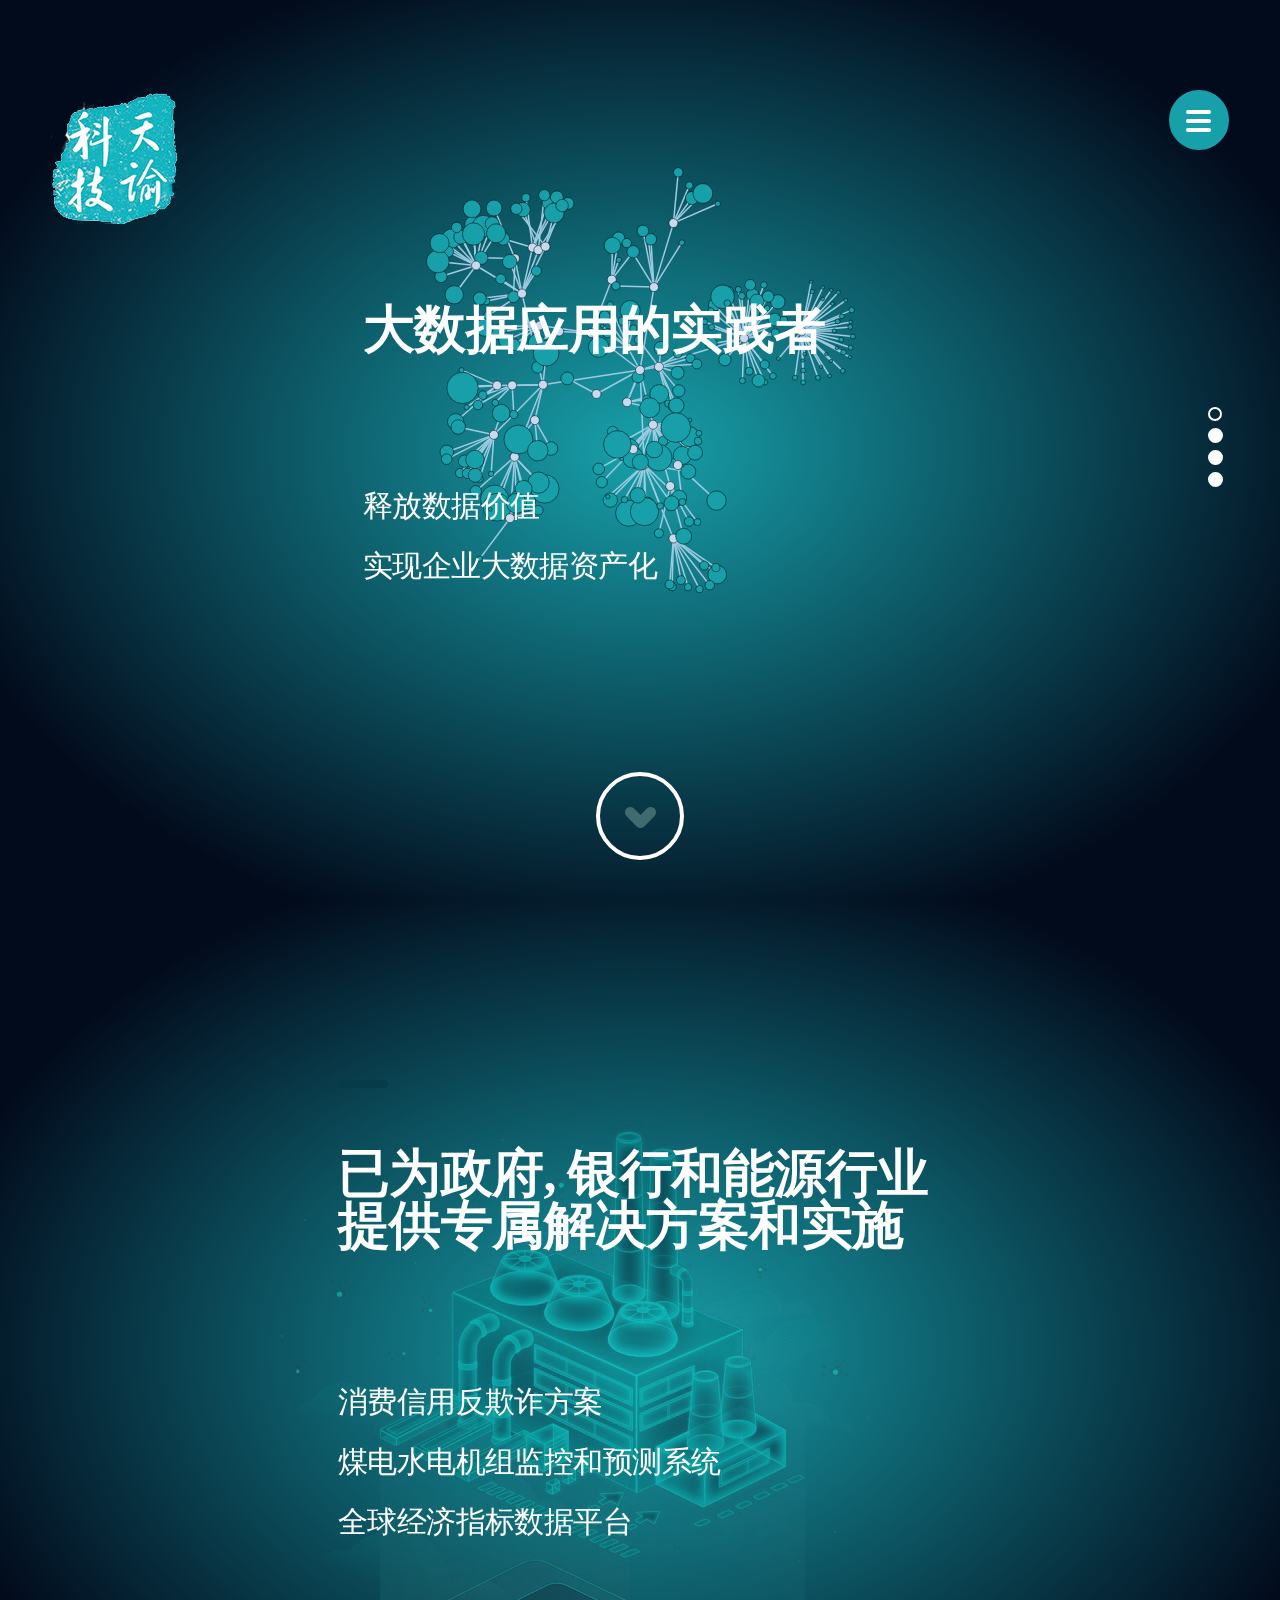
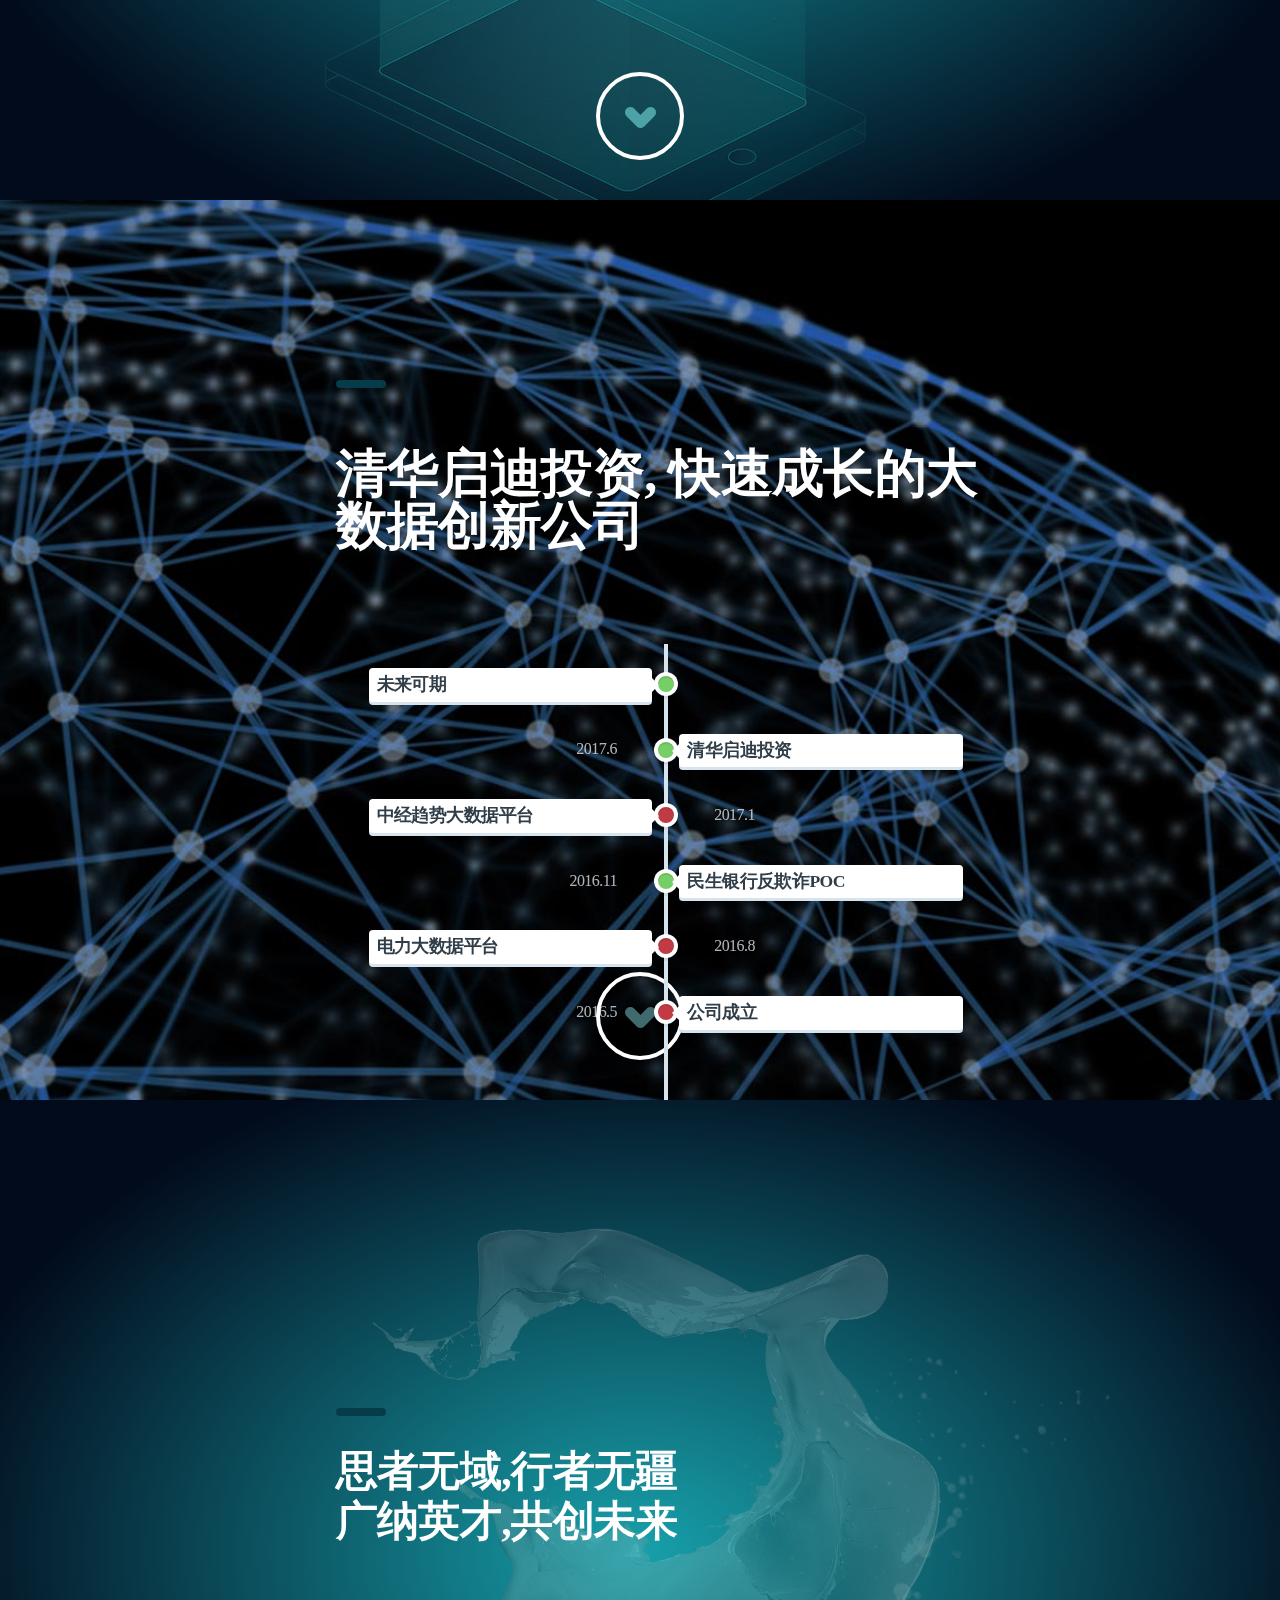
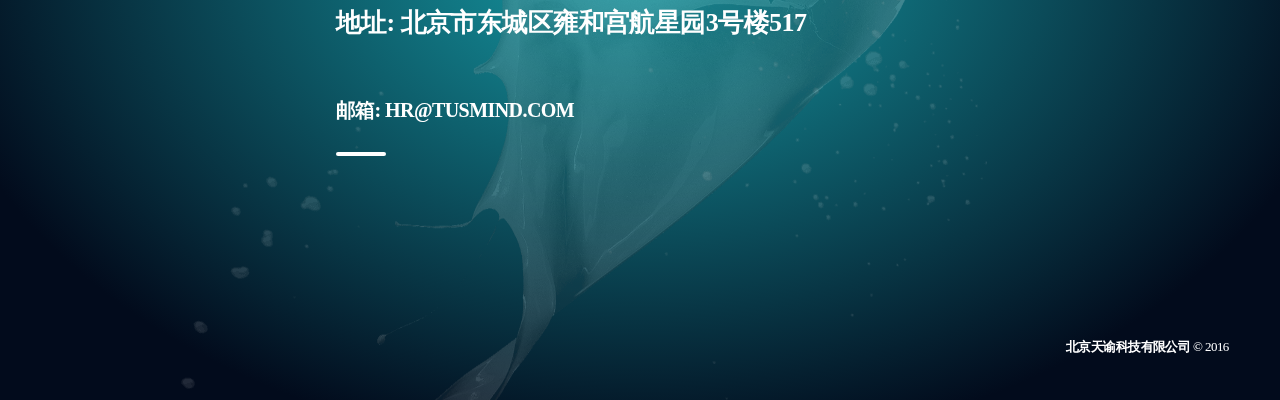
==== index.html @ 037a9b05 "第一次上传" ====
<!DOCTYPE html>
<html>

	<head>
		<meta http-equiv="Content-Type" content="text/html; charset=utf-8">
		<meta content="width=device-width; initial-scale=1.0; maximum-scale=1.0; user-scalable=0;" name="viewport">
		<title>北京天谕科技有限公司</title>

		<link href="css/reset.css" rel="stylesheet">
		<link href="css/css.css" rel="stylesheet">
		<link href="css/responsive.css" rel="stylesheet">
		<!--<link href="fonts/fonts.css" rel="stylesheet">-->
		<link rel="stylesheet" type="text/css" href="css/style.css" />
		<script src="js/jquery1.9.1.min.js"></script>
		<script src="js/jquery.easing.js"></script>
		<script src="js/jquery.flexslider-min.js"></script>
		<style type="text/css">
				body {
				font-family: "微软雅黑";
			}
			
			circle.node {
				cursor: pointer;
				stroke: #000;
				stroke-width: .5px;
			}
			
			line.link {
				fill: none;
				stroke: #9ecae1;
				stroke-width: 1.5px;
			}
			
			#header {
				width: 980px;
				height: 90px;
				margin: 0px auto;
				position: relative;
			}
			
			#logo {
				width: 240px;
				height: 90px;
				background: url(../images/logo_demo.gif) no-repeat
			}
			
			#logo h1 {
				text-indent: -999em
			}
			
			#logo h1 a {
				display: block;
				width: 240px;
				height: 90px
			}
			
			#main {
				width: 980px;
				min-height: 600px;
				margin: 30px auto 0 auto;
				border: 1px solid #d3d3d3;
				background: #fff;
				-moz-border-radius: 5px;
				-khtml-border-radius: 5px;
				-webkit-border-radius: 5px;
				border-radius: 5px;
			}
			
			h2.top_title {
				margin: 4px 20px;
				padding-top: 15px;
				padding-left: 20px;
				padding-bottom: 10px;
				border-bottom: 1px solid #d3d3d3;
				font-size: 18px;
				color: #a84c10;
				background: url(../images/arrL.gif) no-repeat 2px 16px
			}
			
			#footer {
				height: 60px;
			}
			
			#footer p {
				padding: 10px 2px;
				line-height: 24px;
				text-align: center
			}
			
			#footer p a:hover {
				color: #51555C
			}
			
			#stat {
				display: none
			}
			
			.google_ad {
				width: 728px;
				height: 90px;
				margin: 50px auto
			}
			
			.ad_76090,
			.ad_demo {
				width: 760px;
				height: 90px;
				margin: 40px auto
			}
			
			.demo_topad {
				position: absolute;
				top: 15px;
				right: 0px;
				width: 472px;
				height: 60px;
			}
			
			#cd-timeline {
				font-size: 16px;
			}
			
			@media screen and (min-width: 320px) and (max-width: 480px) {
				html {
					-webkit-text-size-adjust: none;
				}
				#header {
					width: 100%
				}
				#main {
					width: 100%;
					margin: 10px auto;
					-moz-border-radius: 0px;
					-khtml-border-radius: 0px;
					-webkit-border-radius: 0px;
					border-radius: 0px;
				}
				.demo_topad {
					display: none
				}
				.google_ad {
					width: 100%;
					margin: 40px auto;
					text-align: center
				}
				.ad_76090,
				.ad_demo {
					width: 100%;
					height: auto;
					margin: 40px auto;
					text-align: center
				}
				.demo {
					width: 98%;
					margin: 10px auto
				}
		</style>
	</head>

	<body id="home">
		<div id="loading" style="transform: scale(1.4); display: none;">
			<img src="img/loading.png" id="load">
			<div id="latido" class="loadingGlow"></div>
			<div id="circle"></div>
		</div>
		<header>
			<div class="logo">
				<a href="index.html">
					<img src="img/LOGO1.png" class="salmon">
					<img src="img/LOGO1.png" class="blue">
				</a>
			</div>
			<div class="btnMenu"><i></i><i></i><i></i></div>
			<nav>
				<div class="botonera">
					<i></i>
					<ul>
						<li>
							<a href="index.html" class="act">首页<i></i></a>
						</li>
						<li>
							<a href="#slide1">产品和解决方案<i></i></a>
						</li>
						<li>
							<a href="#slide2">公司动态<i></i></a>
						</li>
						<li>
							<a href="#slide3">加入我们<i></i></a>
						</li>
					</ul>
					<i></i>
				</div>
			</nav>
		</header>
		<div id="nav_main">
			<div class="nav-main active" data-section="inicio"></div>
			<div class="nav-main" data-section="slide1"></div>
			<div class="nav-main" data-section="slide2"></div>
			<div class="nav-main" data-section="slide3"></div>
		</div>
		<section id="inicio" class="blueGlow1" data-rel="#slide1" style="transform: translate3d(0px, 0px, 0px); transform-style: preserve-3d; backface-visibility: hidden;">
			<div class="splash layer" data-depth="0.60" style="z-index: 9999; margin-top: 10%; margin-left: 1%; transform: translate3d(-2.73125%, -3.04615%, 0px); transform-style: preserve-3d; backface-visibility: hidden; position: relative; display: block; height: 100%; width: 100%; left: 0px; top: 0px;">
				<div class="welcome" style="height:500px; width:580px; text-align:left"><br>
					<p>
						<strong>大数据应用的实践者</strong>
					</p>
					<p style="font-size: 30px;line-height: 2;">释放数据价值<br /> 实现企业大数据资产化</p>
				</div>
			</div>
			<div class="splash layer" data-depth="0" style="z-index: 2; transform: translate3d(-1.36562%, -1.52308%, 0px); transform-style: preserve-3d; backface-visibility: hidden; position: absolute; display: block; height: 100%; width: 100%; left: 0px; top: 0px;margin: 0;padding: 0;">
				<div id="chart2" class="chart " style=""></div>
			</div>

			<a href="#slide1" class="arrowDown"><img src="img/arrow-home.png"></a>
		</section>
		<section id="slide1" class="salmonGlow" data-rel="#slide2" style="transform: translate3d(0px, 0px, 0px); transform-style: preserve-3d; backface-visibility: hidden;">
			<div class="splash layer" data-depth="0.60" style="z-index: 9999; margin-left: 1%; transform: translate3d(-2.73125%, -3.04615%, 0px); transform-style: preserve-3d; backface-visibility: hidden; position: relative; display: block; height: 100%; width: 100%; left: 0px;margin-top: 5%;">
				<div class="welcome" style="height:500px; width:630px; text-align:left;"><br>
					<hr class="fat blue">
					<p>
						<strong>已为政府, 银行和能源行业提供专属解决方案和实施</strong>
					</p>
					<p style="font-size: 30px;line-height: 2;">
						消费信用反欺诈方案 <br /> 煤电水电机组监控和预测系统 <br /> 全球经济指标数据平台
						<br />
					</p>
				</div>
			</div>
			<div class="splash layer" data-depth="0.20" style="z-index: 2; transform: translate3d(-0.910417%, -1.01538%, 0px); transform-style: preserve-3d; backface-visibility: hidden; position: absolute; display: block; height: 100%; width: 100%; left: 0px; top: 0px;"><img src="img/dianchang.png" style="opacity:0.4"></div>
			<div class="splash layer" data-depth="0.30" style="z-index: 1; transform: translate3d(-1.36562%, -1.52308%, 0px); transform-style: preserve-3d; backface-visibility: hidden; position: absolute; display: block; height: 100%; width: 100%; left: 0px; top: 0px;margin: 20% auto;">
				<div id="chart1" class="chart " style="width: 65%;margin: 3% auto 0;max-height: 600px;"></div>
			</div>

			<a href="#slide2" class="arrowDown"><img src="img/arrow-home-salmon.png"></a>
		</section>
		<section id="slide2" class="salmonGlow" data-rel="#slide3" style="transform: translate3d(0px, 0px, 0px); transform-style: preserve-3d; backface-visibility: hidden;">
			<div class="splash layer" data-depth="0.60" style="z-index: 9999; margin-top: 5%; margin-left: 2%; transform: translate3d(-2.73125%, -3.04615%, 0px); transform-style: preserve-3d; backface-visibility: hidden; position: relative; display: block; height: 100%; width: 100%; left: 0px; top: 0px;">
				<div class="welcome" style="height:400px; width:660px; text-align:left; margin-top:0"><br>
					<hr class="fat blue">
					<p>
						<strong>清华启迪投资, 快速成长的大数据创新公司</strong>
					</p>
					<section id="cd-timeline" class="cd-container">
						<div class="cd-timeline-block">
							<div class="cd-timeline-img cd-picture">
								<!--<img src="img/cd-icon-picture.svg" alt="Picture">-->
							</div>

							<div class="cd-timeline-content">
								<h2>未来可期  </h2>
								<span class="cd-date"> </span>
							</div>
						</div>
						<div class="cd-timeline-block">
							<div class="cd-timeline-img cd-picture">
								<!--<img src="img/cd-icon-picture.svg" alt="Picture">-->
							</div>

							<div class="cd-timeline-content">
								<h2>清华启迪投资  </h2>
								<span class="cd-date">2017.6 </span>
							</div>
						</div>
						<div class="cd-timeline-block">
							<div class="cd-timeline-img cd-movie">
								<!--<img src="img/cd-icon-movie.svg" alt="Movie">-->
							</div>

							<div class="cd-timeline-content">
								<h2>中经趋势大数据平台</h2>
								<span class="cd-date">2017.1 </span>
							</div>
						</div>
						<div class="cd-timeline-block">
							<div class="cd-timeline-img cd-picture">
								<!--<img src="img/cd-icon-picture.svg" alt="Picture">-->
							</div>

							<div class="cd-timeline-content">
								<h2>民生银行反欺诈POC </h2>
								<span class="cd-date">2016.11 </span>
							</div>
						</div>
						<div class="cd-timeline-block">
							<div class="cd-timeline-img cd-movie">
								<!--<img src="img/cd-icon-movie.svg" alt="Movie">-->
							</div>

							<div class="cd-timeline-content">
								<h2>电力大数据平台</h2>
								<span class="cd-date">2016.8 </span>
							</div>
						</div>
						<div class="cd-timeline-block">
							<div class="cd-timeline-img cd-movie">
								<!--<img src="img/cd-icon-location.svg" alt="Location">-->
							</div>

							<div class="cd-timeline-content">
								<h2>公司成立</h2>
								<span class="cd-date">2016.5</span>
							</div>
						</div>
					</section>
					<hr>
				</div>
			</div>
			<div class="splash layer" data-depth="0.10" style="z-index: 1; margin-top: 20%; transform: translate3d(-0.910417%, -1.01538%, 0px); transform-style: preserve-3d; backface-visibility: hidden; position: absolute; display: block; height: 100%; width: 100%; left: 0px; top: 0px;margin: 0;padding: 0;">
				<!--<div id="chart3" class="chart " style=""></div>-->
				<img src="img/screen3.jpg" style="transform:scale(1.1,1.1)" />
			</div>

			<a href="#slide3" class="arrowDown"><img src="img/arrow-home.png"></a>
		</section>

		<section id="slide3" class="salmonGlow" style="transform: translate3d(0px, 0px, 0px); transform-style: preserve-3d; backface-visibility: hidden;">
			<div class="splash layer" data-depth="0.60" style="z-index: 9999; margin-top: 10%; margin-left: 2%; transform: translate3d(-2.73125%, -3.04615%, 0px); transform-style: preserve-3d; backface-visibility: hidden; position: relative; display: block; height: 100%; width: 100%; left: 0px; top: 0px;">
				<div class="welcome" style="height:400px; width:660px; text-align:left; margin-top:5%"><br>
					<hr class="fat blue">
					<p style="font-size: 42px;line-height: 1.2;padding: 30px 0;">
						<strong>思者无域,行者无疆</strong>
						<strong>广纳英才,共创未来</strong>
					</p>
					<p style="font-size: 26px;line-height: 1.2;padding: 30px 0;">
						<strong>地址: 北京市东城区雍和宫航星园3号楼517
</strong>
					</p>
					<p style="font-size: 20px;line-height: 1.2;padding: 30px 0;">
						<strong>邮箱: hr@tusmind.com
</strong>
					</p>
					<hr>
				</div>
			</div>
			<div class="splash layer" data-depth="0.50" style="margin-top: 15%; transform: translate3d(-2.27604%, -2.53846%, 0px); transform-style: preserve-3d; backface-visibility: hidden; position: relative; display: block; height: 100%; width: 100%; left: 0px; top: 0px;"><img src="img/particles-jobs.png"></div>
			<div class="splash layer" data-depth="0.20" style="margin-top: 5%; transform: translate3d(-0.910417%, -1.01538%, 0px); transform-style: preserve-3d; backface-visibility: hidden; position: absolute; display: block; height: 100%; width: 100%; left: 0px; top: 0px;"><img src="img/splash-jobs.png" width="600"></div>
		</section>

		<footer id="footer">
			<div class="legal"><strong>北京天谕科技有限公司</strong> &copy; 2016</div>
		</footer>
		<script src="js/parallax.js"></script>
		<script src="js/js.js"></script>
		<script src="js/echarts.min.js" type="text/javascript" charset="utf-8"></script>
		<script src="js/echarts-gl.min.js" type="text/javascript"></script>
		<script src="js/d3.js" type="text/javascript" charset="utf-8"></script>
		<script src="js/d3.geom.js" type="text/javascript" charset="utf-8"></script>
		<script src="js/d3.layout.js" type="text/javascript" charset="utf-8"></script>
		<script src="js/echart_public.js" type="text/javascript" charset="utf-8"></script>
		<script>
			$(document).ready(function() {
				var scene = document.getElementById('inicio');
				var scene1 = document.getElementById('slide1');
				var scene2 = document.getElementById('slide2');
				var scene3 = document.getElementById('slide3');
				var parallax = new Parallax(scene);
				var parallax = new Parallax(slide1);
				var parallax = new Parallax(slide2);
				var parallax = new Parallax(slide3);
				var cantSlide = $('.flexManifiesto ul.slides li').length;
				$('#cant').html('/' + cantSlide);
				$('.flexSivori').flexslider({
					animation: "fade"
				});
				$('.flexManifiesto').flexslider({
					animation: "slide"
				});
				lixue();
				$(window).scroll(function(e) {
					var scrol = $(window).scrollTop();
					var section = $('section').height() - 100;
					if(scrol >= section && scrol < (section * 2)) {
						$('#home header').addClass('headSalmon');
						$('nav').addClass('navBlue');
					} else if(scrol > (section * 3)) {
						$('#home header').addClass('headSalmon');
						$('nav').addClass('navBlue');
						lixue();
					} else {
						$('#home header').removeClass('headSalmon');
						$('nav').removeClass('navBlue');
					}
					navMainScroll()
				});
			});
			navMainScroll()

			$(".nav-main").on('click', function(e) {
				e.preventDefault();
				var newtop = $("#" + $(this).data("section")).offset().top;
				scrolling = true;
				$("html,body").stop(true, true).animate({
					scrollTop: newtop + "px"
				}, 300, function() {
					scrolling = false;
				});
			});

			function navMainScroll() {
				var scrol = $(window).scrollTop();
				$(".nav-main").each(function(e, i) {
					var sec = $("#" + $(this).data("section"));

					if(!sec.offset()) return
					if((scrol + $(window).height() / 2) >= sec.offset().top && (sec.offset().top + $(window).height()) > scrol && !sec.hasClass("active")) {
						$(".nav-main").removeClass("active");
						$(this).addClass("active");
					}
				});
			}
			if($(window).width() > 768) {

				var scrol = 0;
				var handleAvailable = true;

				function handle(delta) {

					if(handleAvailable == true) {

						if(delta < 0) {
							handleAvailable = false;

							if(scrol == 0) {
								playSection('slide1', 0);
								scrol = 1;
							} else if(scrol == 1) {
								playSection('slide2', 0);
								scrol = 2;

							} else if(scrol == 2) {
								playSection('slide3', 0);
								scrol = 3;

							} else if(scrol == 3) {
								window.onmousewheel = document.onmousewheel = null;
								window.removeEventListener('DOMMouseScroll', wheel, false);
								// sube();

								scrol = 4;
							} else if(scrol == 4) {
								playSection('footer', 0);
								scrol = 4;
							}
						} else if(delta > 0) {
							console.log(scrol);
							handleAvailable = false;

							if(scrol == 4) {
								playSection('slide3', 350);
								scrol = 3;
							} else if(scrol == 3) {
								playSection('slide3', 0);
								scrol = 2;
							} else if(scrol == 2) {
								playSection('slide2', 0);
								scrol = 1;
							} else if(scrol == 1) {
								playSection('slide1', 0);
								scrol = 0;
							} else if(scrol == 0) {
								playSection('inicio', 0);
								scrol = 0;
							}
						}
					}
				}

				function playSection(section, x) {
					$('html, body').animate({
						scrollTop: $('#' + section).offset().top + x
					}, 300);
					setTimeout(function() {
						handleAvailable = true;
					}, 1000);
				}

				function wheel(event) {
					var delta = 0;
					if(!event)
						event = window.event;
					if(event.wheelDelta) {
						delta = event.wheelDelta / 120;
					} else if(event.detail) {
						delta = -event.detail / 3;
					}
					if(delta)
						handle(delta);

					if(event.preventDefault)
						event.preventDefault();
					event.returnValue = false;
				}
				if(window.addEventListener)
					window.addEventListener('DOMMouseScroll', wheel, false);
				window.onmousewheel = document.onmousewheel = wheel;

			}
		</script>

		<div id="qq-sendUrl-btn"></div>
	</body>

</html>
---- css/css.css ----
@charset "UTF-8";
/* CSS Document */
body, html{margin: 0;padding: 0;height: 100%;width: 100%;font-family: "微软雅黑", sans-serif;color:#FFF;line-height:1;letter-spacing:-0.035em}
i{font-style:normal}
.overflow{overflow:hidden}
#home{background:#ff5859}
h1, h2, h3{font-family:"微软雅黑";text-transform:uppercase}
a {color:inherit;transition:all ease 0.3s;-webkit-transition:all ease 0.3s;text-decoration:none;-webkit-appearance:none;outline:none}
a:focus{outline:none;-webkit-appearance:none;}
.clear{clear:both}
strong{font-family: "微软雅黑";outline:none;}
section{min-height:100%;background-attachment:fixed;position:relative;overflow:hidden;transition:all ease-out 1s;-webkit-transition:all ease-out 1s;opacity:1}
section.in{transform:scale(0.5);-webkit-transform:scale(0.5);opacity:0}
.arrowIr{width:50px;height:50px;border:4px solid rgba(255,255,255,0.5);display:block;background-image:url(../img/arrow-ir.png);background-repeat:no-repeat;background-position:center;border-radius:50px;transition:all ease 0.3s;-webkit-transition:all ease 0.3s;}
/*LOADING*/
#loading{height:100%;background:#063c4a;display:;z-index:999;position:fixed;top:0;left:0;width:100%;height:100%;transition:all ease 0.5s;-webkit-transition:all ease 0.5s}
#latido{animation:5s latido infinite;-webkit-animation:5s latido infinite;height:500px;width:500px;position:absolute;left:50%;top:50%;margin-top:-250px;margin-left:-250px;}
#load{animation:0.4s load infinite;-webkit-animation:0.4s load infinite;position:absolute;position:absolute;left:50%;top:50%;margin-top:-81px;margin-left:-81px;z-index:1}
#circle{width:140px;height:140px;margin:-70px 0 0 -70px;top:50%;left:50%;position:absolute;background:url(../img/logo-load.png) no-repeat center #17a0aa;border-radius:140px;z-index:2}
/*HEADER*/
header .logo{position:fixed;top:10%;left:4%;z-index:9}
header .logo img{position:absolute;top:0;left:0;transition:all ease 0.3s;-webkit-transition:all ease 0.3s}
header .btnMenu{width:52px;height:41px;position:fixed;border:4px solid #17a0aa;border-radius:50px;background:#17a0aa;padding-top:11px;cursor:pointer;z-index:99;transition:all ease 0.3s;-webkit-transition:all ease 0.3s;top:10%;right:4%}
header .btnMenu i{width:25px;height:4px;background:#FFF;display:block;border-radius:4px;margin:5px auto;transition:all ease 0.3s;-webkit-transition:all ease 0.3s}
header .btnMenu.open{background:#17a0aa;border:4px solid #17a0aa;width:52px;height:41px;}
header .btnMenu.open i{position:absolute;transform:rotate(45deg);-webkit-transform:rotate(45deg);top:20px;left:12px;}
header .btnMenu.open i:first-child{transform:rotate(135deg);-webkit-transform:rotate(135deg);}
header .btnMenu.open i:last-child{opacity:0}
header .btnMenu:hover{background:none;border-color:#FFF}
header .btnMenu:hover i{background:#17a0aa}
header.headSalmon .btnMenu{background:#17a0aa;border:4px solid #17a0aa}
header.headSalmon .btnMenu.open{background:#17a0aa;border:4px solid #17a0aa}
header.headSalmon .btnMenu:hover{background:none;border:4px solid #FFF}
header.headSalmon .btnMenu:hover i{background:#17a0aa}
header.headSalmon img.blue{opacity:0}
header.headSalmon img.white{opacity:0}
header.headWhite .btnMenu{background:#FFF;border:4px solid #FFF}
header.headWhite .btnMenu.open{background:#FFF;border:4px solid #FFF}
header.headWhite .btnMenu:hover{background:none;border:4px solid #FFF}
header.headWhite .btnMenu:hover i{background:#FFF}
header.headWhite img.salmon{opacity:0}
/*nav*/
nav{position:fixed;width:100%;height:100%;top:0;left:0;z-index:98;background:rgba(23,160,170,0.8);display:none}
nav.navBlue{background:rgba(23,160,170,0.8)}
nav .botonera{width:100%;position:absolute}
nav ul{padding:50px 0;width:100%;text-align:center;font-size:30px;text-transform:uppercase;}
nav ul li{width:100%;display:inline-block;margin:22px 0;}
nav i{width:30px;height:1px;background:#FFF;margin:auto;display:block}
nav ul li.blur{text-shadow:#FFF 0 0 10px;color:rgba(255,255,255,0.1)}
nav a:hover,
nav a.act{font-family:"微软雅黑", sans-serif}
nav a:hover > i{opacity:1;right:-20px}
nav ul li a{position:relative}
nav ul li a i{width:10px;height:13px;position:absolute;top:7px;right:0;border:none;margin:0;background:none;opacity:0;transition:all ease 0.3s;-webkit-transition:all ease 0.3s;font-style:normal;background:url(../img/arrow-menu.png) no-repeat}
/*NAV MAIN*/
#nav_main{height: 100px;margin-top: -50px;position: fixed;right: 60px;top: 50%;width: 12px;z-index:9;}
#nav_main div{background:#fff;border: 2px solid #fff;border-radius: 100%;height: 11px;margin:7px auto;transition: all 0.3s ease 0s;-webkit-transition: all 0.3s ease 0s;width:11px;cursor:pointer}
#nav_main div.active{background:none;border-width: 2px;height: 10px;width: 10px;}
/*HOME*/
hr{width:50px;border-radius:4px;height:4px;background:#FFF;margin:0;border:0}
hr.fat{height:8px;background:#17a0aa}
hr.blue{background:#063c4a}
#inicio, #slide1, #slide2{cursor:pointer}
.welcome{font-size:52px;text-transform:uppercase;position:relative;width:735px;z-index:2;margin-left:auto;margin-right:auto}
.welcome p{display:block;padding:60px 0;font-family:"微软雅黑";line-height:1}
.welcome strong{display:block}
/*splash*/
.splash{width:80%;text-align:center;position:absolute;z-index:-1;left:0;padding:5% 0}
#inicio .splash{margin-left:-6%;margin-top:10%}
#slide1 .splash{margin-left:-4%;margin-top:8%}
#slide2 .splash{margin-left:-4%;margin-top:8%}
/*arrowDown*/
.arrowDown{position:absolute;width:80px;height:80px;border:4px solid #FFF;z-index:5;left:50%;margin-left:-44px;border-radius:80px;bottom:40px;font-family:"微软雅黑", sans-serif;font-size:32px;text-align:center;}
.arrowDown img{margin-top:39%}
.arrowDown:hover{background:#fff}
/*SLIDE 3*/
#slide3 .wpJobs{width:960px;margin:160px auto 0;position:relative;height:20px}
.job{position:absolute;border-radius:5px;}
.flexSivori{width:270px;height:760px;overflow:hidden;text-transform:uppercase;}
.flexSivori .flex-direction-nav{display:none;}
.flexSivori li{width:100%;height:760px;position:relative;background:#18aa9d;border-radius:5px;cursor:pointer;transition:0.3s all ease;-webkit-transition:0.3s all ease}
.flexSivori li:hover{background:#fc8782;}
#Sivori {background:#18aa9d;}
#Sivori:hover {background:#118177;}
#Rukan {background:#17bbe1;}
#Rukan:hover {background:#1299b8;}
#Legala {background:#f69b2f;}
#Legala:hover {background:#bb731e;}
.flexSivori li a{display:block;}
.flexSivori li img{position:absolute;bottom:0;left:0;z-index:4}
.flexSivori span{color:#FFF;font-size:14px;font-family:"微软雅黑", sans-serif;position:absolute;left:35px;top:40px;opacity:0.6}
.flexSivori p{font-size:30px;position:absolute;left:35px;top:85px;padding-right:30px; letter-spacing:-2px}
.flexSivori .flex-control-nav{position:absolute;bottom:40px;right:30px;z-index:9}
.flexSivori .flex-control-nav li{float:left;width:15px;height:15px;margin:0 2px;background:none}
.flexSivori .flex-control-nav li a{display:block;border-radius:100%;width:11px;height:11px;border:2px solid #FFF;opacity:0.7;transition:all ease 0.3s;-webkit-transition:all ease 0.3s;font-size:0;cursor:pointer}
.flexSivori .flex-control-nav li a.flex-active{opacity:1;background:#fff}
.flexAwwwards{background:#FFF url(../img/Awwward.png) no-repeat center;text-align:center;width:370px;height:370px;cursor:pointer;transition:0.3s all ease;-webkit-transition:0.3s all ease}
.flexAwwwards:hover{background:#fc8782 url(../img/Awwward-blanco.png) no-repeat center}
.flexAwwwards .copy{width:370px;height:370px;display:table-cell;vertical-align:middle}
.flexAwwwards h2{font-size:40px;color:#003a49;letter-spacing:-4px}
.flexAwwwards p{font-size:12px;color:#003a49;padding:0 20px;line-height:1.3}
.flexMole{border:1px solid #FFF;width:470px;height:265px;cursor:pointer;transition:0.3s all ease;-webkit-transition:0.3s all ease}
.flexMole:hover{background:#FFF;}
.flexMole:hover p, .flexMole:hover span{color:#ff5859 !important}
.flexMole:hover .arrowIr{background-image:url(../img/arrow-ir-salmon.png);border:4px solid rgba(255, 88, 89, 0.5);}
.flexMole .copy{width:270px;position:absolute;top:40px;text-align:right;font-size:30px;text-transform:uppercase}
.flexMole .copy p{letter-spacing:-2px;padding-left:30px}
.flexMole span{color:#FFF;font-size:14px;font-family:"微软雅黑", sans-serif;opacity:0.6;display:block;margin-bottom:15px}
.flexMole img.phone{position:absolute;right:-110px;top:-60px}
.flexMole .arrowIr{float:right;margin-top:20px}
.flexMole .arrowIr:hover{background-color:#FFF;background-image:url(../img/arrow-ir-salmon.png)}
.flexFoodpro{width:200px;height:570px;overflow:hidden;background:#282424;color:#FFF;cursor:pointer;transition:0.3s all ease;-webkit-transition:0.3s all ease}
.flexFoodpro img.caja{float:right;margin-top:45px}
.flexFoodpro .copy{text-transform:uppercase;padding:20px 0 0 25px;clear:both}
.flexFoodpro span{font-size:14px;font-family:"微软雅黑", sans-serif;opacity:0.6;display:block;margin-bottom:8px}
.flexFoodpro h2{font-size:48px;line-height:0.9;margin-bottom:10px;letter-spacing:-3px;}
.flexFoodpro .arrowIr{border-color:rgba(255,255,255,0.3);background-image:url(../img/arrow-ir.png);}
.flexFoodpro:hover{background:#171414;}
.flexFoodpro:hover h2, .flexFoodpro:hover span{color:#FFF !important}
.flexFoodpro:hover .arrowIr{border-color:rgba(255,255,255,0.5);background-image:url(../img/arrow-ir.png);}
.flexBehance{width:200px;height:245px;background:#003a49;text-transform:uppercase;transition:all ease 0.3s;-webkit-transition:all ease 0.3s}
.flexBehance img.behance{display:block;margin:25px auto 0}
.flexBehance .date{text-align:center;font-size:75px;color:#ff5859;letter-spacing:-3px;margin:15px 0}
.flexBehance .arrowIr{transform:scale(0.7);-webkit-transform:scale(0.7);margin-left:15px}
.flexBehance:hover .arrowIr{background-color:#FFF;background-image:url(../img/arrow-ir-blue.png)}
.flexBehance:hover .date{color:#003a49}
.flexBehance:hover{background:#ff5859;}
.flexBehance span{font-family:"微软雅黑", sans-serif;position:absolute;font-size:15px;bottom:36px;right:50px}
.flexManifiesto{width:277px;min-height:130px;border:1px solid #FFF;padding:40px;font-family:"微软雅黑", sans-serif;padding-bottom:80px;background:url(../img/bg-flexManifiesto.png) no-repeat;background-position:40px 70px}
.flexManifiesto span{color:#FFF;font-size:14px;font-family:"微软雅黑", sans-serif;opacity:0.6;display:block;margin-bottom:45px;text-transform:uppercase}
.flexManifiesto ul.slides li{font-size:28px;}
.flexManifiesto .flex-control-nav{position:absolute;font-family:"微软雅黑", sans-serif;opacity:0.6;font-size:17px;right:195px;bottom:45px}
.flexManifiesto .flex-control-nav li{position:absolute;top:0;left:0;}
.flexManifiesto .flex-control-nav a{opacity:0;display:block;}
.flexManifiesto .flex-control-nav a.flex-active{opacity:1;}
.flexManifiesto .flex-direction-nav{position:absolute;bottom:18px;right:65px;z-index:7;}
.flexManifiesto .flex-direction-nav li{float:left;margin:0 3px;}
.flexManifiesto .flex-direction-nav li:first-child{transform:rotate(180deg);-webkit-transform:rotate(180deg)}
.flexManifiesto .flex-direction-nav li a{display:block;border:4px solid #FFF;width:32px;height:32px;background-color:#FFF;border-radius:40px;background-image:url(../img/arrow-menu-salmon.png);background-repeat:no-repeat;background-position:center;font-size:0}
.flexManifiesto .flex-direction-nav li a:hover{background-color:transparent;background-image:url(../img/arrow-menu.png);}
#cant{position:absolute;right:165px;bottom:28px;font-family:"微软雅黑", sans-serif;opacity:0.6;font-size:17px;}
.flexManifiesto .plus{border:4px solid rgba(255,255,255,0.5);width:32px;height:32px;position:absolute;bottom:18px;right:22px;border-radius:40px}
.flexManifiesto .plus i{width:16px;height:4px;border-radius:4px;background:#FFF;position:absolute;left:8px;top:14px;}
.flexManifiesto .plus i:first-child{transform:rotate(90deg);-webkit-transform:rotate(90deg);}
.flexManifiesto .plus:hover{background:#FFF;transform:rotate(90deg);-webkit-transform:rotate(90deg)}
.flexManifiesto .plus:hover i{background:#17a0aa}
/*posision flex*/
.job.flexSivori{left:90px;top:70px;}
.job.flexAwwwards{left:390px;top:0px;}
.job.flexMole{left:390px;top:400px;}
.job.flexFoodpro{left:390px;top:700px;}
.job.flexBehance{left:620px;top:700px;}
.job.flexManifiesto{left:0px;top:860px;}
/*MANIFIESTO*/
#manifiesto .welcome{margin-top:12%;width:650px}
#manifiesto .boxManifiesto{width:650px;height:200px;margin:40px auto;position:relative;z-index:2}
#manifiesto .boxManifiesto .bgComillas{font-size:210px;font-family:"微软雅黑", sans-serif;opacity:0.15;position:absolute;bottom:20px;left:70px;transform:rotate(180deg);-webkit-transform:rotate(180deg);z-index:-1}
#manifiesto .boxManifiesto hr{position:absolute;bottom:0;left:0;}
#manifiesto .boxManifiesto .num{float:left;width:90px;font-family:"微软雅黑", sans-serif;font-size:100px;color:#063c4a;padding-top:38px}
#manifiesto .boxManifiesto .txt{overflow:hidden;}
#manifiesto .boxManifiesto .txt p{font-size:21px;line-height:1.6;}
.boxManifiesto .txt .comillas{font-size:85px;height:45px}
#manifiesto .splash{margin-top:40%}
.arrowsManifiesto{position:fixed;right:53px;top:50%;margin-top:-90px;z-index:10}
.arrowsManifiesto .arrowIr{background-image:url(../img/arrow-ir-blue.png);margin:20px 0;cursor:pointer}
.arrowsManifiesto .arrowIr:hover{background-color:#FFF}
.arrowsManifiesto .arrowIr.up{transform:rotate(-90deg);-webkit-transform:rotate(-90deg)}
.arrowsManifiesto .arrowIr.down{transform:rotate(90deg);-webkit-transform:rotate(90deg)}
.boxManifiesto a.arrowIr.m8{width:35px;height:35px;position:absolute;top:74px;right:295px;}
.boxManifiesto a.arrowIr.m8:hover{background-color:#FFF;background-image:url(../img/arrow-ir-blue.png);}
/*POLITICAS*/
#politicas .welcome{margin-top:12%;width:650px;margin-bottom:50px;}
#politicas .welcome p{line-height:0.9 !important}
#politicas .wpPolit{margin-bottom:100px}
#politicas p{width:650px;margin:auto;line-height:1.4}
#politicas h3{font-size:16px;margin:40px auto 10px;width:650px;}
#politicas .splash{margin-top:10%;}
/*ESTUDIO*/
.wp960{width:960px;margin:auto;position:relative;}
.number{position:absolute;font-family:"微软雅黑", sans-serif;font-size:170px;z-index:5}
.number hr{background:#FFF;width:76px;margin-bottom:70px;margin-left:12px;margin-right:12px}
#estudio_01{padding-bottom:70px}
#estudio_01 .welcome,
#estudio_01 .holaTxt{width:570px;margin-left:auto;margin-right:auto;padding:1px 0}
#estudio_01 .welcome{margin-top:12%;margin-bottom:50px}
#estudio_01 .holaTxt p{font-size:21px;line-height:1.4;margin:50px 0}
#estudio_01 .splash{margin-top:5%}
#estudio_01 .box01{position:absolute;border-radius:5px}
#estudio_01 .number{left:100px;top:0}
.box01.lucasNK{width:470px;top:150px;left:0;}
.box01.lucasNK .dataLucas{padding-left:100px;position:relative;top:-90px}
.box01.lucasNK img{border-radius:5px}
.box01.lucasNK span{color:#FFF;font-size:14px;font-family:"微软雅黑", sans-serif;opacity:0.6;display:block;margin-bottom:15px;text-transform:uppercase}
.box01.lucasNK h6{font-size:40px;text-transform:uppercase;margin-bottom:30px;font-family:"微软雅黑", sans-serif;}
.box01.lucasNK p{line-height:1.3;font-size:16px;font-family:"微软雅黑", sans-serif;}
.box01.lucasNK .redes{position:absolute;top:0;right:25px;}
.box01.lucasNK .redes a{display:inline-block;width:32px;height:32px;border-radius:30px;margin:0 3px}
.box01.lucasNK .redes a.tw{background:#FFF url(../img/twiiter-NK.png) center no-repeat;}
.box01.lucasNK .redes a.lin{background:#FFF url(../img/in-NK.png) center no-repeat;}
.box01.lucasNK .redes a.tw:hover{background:#FFF url(../img/twitter-NK-color.png) center no-repeat;}
.box01.lucasNK .redes a.lin:hover{background:#FFF url(../img/in-NK-color.png) center no-repeat;}
.box01.flexManifiesto{top:50px;left:490px}
.box01.flexManifiesto .flex-direction-nav li a{background-image:url(../img/arrow-menu-blue.png);}
.box01.flexManifiesto .flex-direction-nav li a:hover{background-image:url(../img/arrow-menu.png);}
.box01.flexManifiesto .plus:hover i{background:#003a49}
.box01.flexImages{width:470px;height:222px;overflow:hidden;left:490px;top:420px}
.box01.flexImages .slides img{border-radius:5px}
.box01.flexImages .flex-direction-nav{display:none}
.box01.flexImages .flex-control-nav{position:absolute;bottom:20px;left:20px}
.box01.flexImages .flex-control-nav li {float: left;height: 15px;margin: 0 2px;width: 15px;}
.box01.flexImages .flex-control-nav li a{cursor:pointer;border: 2px solid #fff;border-radius: 100%;display: block;font-size: 0;height: 11px;opacity: 0.7;transition: all 0.3s ease 0s;-webkit-transition: all 0.3s ease 0s;width: 11px;}
.box01.flexImages .flex-control-nav li a.flex-active {background:#fff;opacity: 1;}

#estudio_02{overflow:visible}
#estudio_02 .strip{height:315px;width:100%;background:#235a67}
#estudio_02 .number{right:100px;top:-140px;text-align:right;width:220px;}
#estudio_02 .number hr{float:right}
.number span{display:block;font-size:37px;text-transform:uppercase;line-height:1;letter-spacing: -1px;}
#estudio_02 .clientList{padding:70px 0;background:#003a49}
#estudio_02 .clientList h2{text-align:center;font-size:26px;margin-bottom:40px;}
#estudio_02 .clientList .columns{width:760px;margin:auto;column-gap:10px;columns:4;-moz-column-gap:10px;-moz-columns:4;-webkit-column-gap:10px;-webkit-columns:4;}
#estudio_02 .clientList .columns b{display:block;line-height:2.2;font-family:"微软雅黑", sans-serif;color:#FFF;font-size:14px;opacity:0.4;letter-spacing:0.01em}
#estudio_02 .textuales{height:270px;background:#FFF;widht:100%;text-align:center;}
#estudio_02 .slides{padding-top:70px}
#estudio_02 .slides li strong{color:#418595;font-size:36px;display:block;margin-bottom:15px;}
#estudio_02 .slides li small{font-family:"微软雅黑", sans-serif;color:#779198;font-size:14px;}
#estudio_02 .flex-direction-nav{display:none}
#estudio_02 .flex-control-nav{position:absolute;bottom:50px;left:0px;width:100%}
#estudio_02 .flex-control-nav li{display:inline-block;height: 15px;margin: 0 2px;width: 15px;}
#estudio_02 .flex-control-nav li a{border: 2px solid #418595;border-radius: 100%;display: block;font-size: 0;height: 11px;opacity: 0.7;transition: all 0.3s ease 0s;-webkit-transition: all 0.3s ease 0s;width: 11px;cursor:pointer}
#estudio_02 .flex-control-nav li a.flex-active {background:#418595;opacity: 1;}
#estudio_02 .carrusel .flex-control-nav{display:none}
#estudio_02 .carrusel{position:relative;width:450px;padding:30px 45px 0}
#estudio_02 .carrusel .flex-direction-nav{display:block;}
#estudio_02 .carrusel .flex-direction-nav li{position:absolute;font-size:0;right:0;bottom:35px;}
#estudio_02 .carrusel .flex-direction-nav li:first-child{left:0;right:auto;transform:scale(-1);-webkit-transform:scale(-1);}
#estudio_02 .carrusel .flex-direction-nav li a{display:block;width:32px;height:32px;border-radius:100%;border:4px solid #FFF;background:#FFF url(../img/arrow-menu-salmon.png) no-repeat center}
#estudio_02 .carrusel .flex-direction-nav li a:hover{background:url(../img/arrow-menu.png) no-repeat center;background-color:transparent}

#estudio_03 .wp960{padding-top:85px;}
#estudio_03 .number{float:left;width:200px;position:static;margin-right:30px;letter-spacing: -3px;}
.number span em{display:block;font-family:"微软雅黑", sans-serif;font-size:14px;opacity:0.6;font-style:normal;margin-bottom:15px}
#estudio_03 .box03{float:left;margin:90px 20px 50px;}
#estudio_03 .box03 strong{font-size:13px;text-transform:uppercase;opacity:0.6;}
#estudio_03 .box03 h2{font-size:30px;}
#estudio_03 .box03 ul{margin-top:40px;line-height:1.4;font-size:13px}
#estudio_03 .boxProceso{clear:both; margin-left:20px;}
#estudio_03 .boxProceso h3{font-size:17px;margin-bottom:30px}
#estudio_03 .boxProceso p{width:15%;font-size:13px;float:left;box-sizing:border-box;padding-right:30px; line-height: 16px;}

#estudio_04{padding:100px 0;background:#00303d}
#estudio_04 .number{width:330px;position:static;margin-left:230px}
#manchas{position:relative;padding:40px 0;height:755px}
#manchas .border{width:705px;height:705px;border-radius:100%;border:1px solid #FFF;margin:16px auto 0;transition:all ease 0.3s;-webkit-transition:all ease 0.3s;}
#manchas .circle{position:absolute;border-radius:100%;transition:all ease 0.5s;-webkit-transition:all ease 0.5s;}
#manchas .circle.blancoBig{width:310px;height:310px;background:rgba(255,255,255,0.3);top:0px;right:140px;z-index:1}
#manchas .circle.blanco{width:150px;height:150px;background:rgba(255,255,255,0.3);top:10px;right:380px;z-index:1}
#manchas .circle.rosa{width:100px;height:100px;background:rgba(255,88,89,0.3);top:520px;left:160px;z-index:6}
#manchas .circle.blanco.focus, #manchas .circle.blancoBig.focus{transform:scale(1.1);-webkit-transform:scale(1.3);background:rgba(255,255,255,0.7);}
#manchas .circle.rosa.focus{transform:scale(1.3);-webkit-transform:scale(1.3);background:rgba(255,88,89,0.9);}
#manchas .mancha{position:absolute;z-index:4;transition:all ease 0.5s;-webkit-transition:all ease 0.5s;}
#manchas .mancha.rosaBack{top:80px;left:100px}
#manchas .mancha.rosaFront{z-index:5;top:166px;left:103px}
#manchas .mancha.blanca{top:40px;left:185px;transition:all ease 0.3s;-webkit-transition:all ease 0.3s;}
#manchas .mancha.rosaBack.hidden,
#manchas .mancha.rosaFront.hidden{left:-150%}
#manchas .mancha.blanca.hidden{left:150%}

#manchas .boxInfo{position:absolute;top:170px;width:175px;font-family:"微软雅黑";transition:all ease 0.5s;-webkit-transition:all ease 0.5s;}
#manchas .boxInfo h2{font-size:54px;}
#manchas .boxInfo hr{margin:20px 0;width:20px;height:2px;display:inline-block}
#manchas .boxInfo strong, #manchas .boxInfo span{font-size:24px;text-transform:uppercase;display:block}
#manchas .boxInfo p{line-height:2.5;font-size:14px;}
#manchas .boxInfo.estudio{color:#ff5859;left:-100px;text-align:right}
#manchas .boxInfo.agencia{color:#dbdbdb;right:-100px}
#manchas .boxInfo.estudio p, #manchas .boxInfo.agencia p{color:#FFF}
#manchas .boxInfo.focusOff{opacity:0.5;transform:scale(0.8);-webkit-transform:scale(0.8)}
#manchas .boxInfo.hidden{opacity:0;top:300px}

#estudio_05{padding:100px 0;}
#estudio_05 .number{width:330px;position:static;color:#FFF;float:left}
#estudio_05 .number hr.fat{background:#FFF}
#estudio_05 .number span{color:#FFF}
#estudio_05 .instituciones{float:left;margin-left:100px;width:330px;margin-top:80px}
#estudio_05 .wpInst{margin-bottom:50px}
#estudio_05 .wpInst img{display:block;margin-bottom:25px;}
#estudio_05 .wpInst p{font-size:14px;opacity:0.4;line-height:1.5}
#estudio_05 hr{clear:both;width:76px}

#estudio_06{min-height:600px}
#estudio_06 .number{width:260px;right:0;top:0}
#estudio_06 .awards{margin-top:140px;margin-bottom:80px;}
#estudio_06 .awards .premio{width:180px;float:left}
#estudio_06 .awards .premio.mid{margin:0 45px}
#estudio_06 .awards .icoPremio{height:190px;display:table-cell;position:relative;vertical-align:bottom;width:180px;text-align:center}
#estudio_06 .awards .icoPremio span{position:absolute;width:100%;font-family:"微软雅黑";font-size:84px;bottom:-40px;left:0}
#estudio_06 .awards .logro{font-family:"微软雅黑";font-size:12px;margin-bottom:15px}
#estudio_06 .awards .logro small{float:right;font-family:"微软雅黑";opacity:0.6}
#estudio_06 .space{width:32px;height:32px;clear:both;margin:40px auto 25px;border:4px solid rgba(255,255,255,0.5);border-radius:100%;position:relative;cursor:pointer;transition:all ease 0.3s;-webkit-transition:all ease 0.3s}
#estudio_06 .space i{width:16px;height:4px;border-radius:4px;background:#FFF;position:absolute;top:14px;left:8px;transition:all ease 0.3s;-webkit-transition:all ease 0.3s}
#estudio_06 .space i:first-child{transform:rotate(90deg);-webkit-transform:rotate(90deg)}
#estudio_06 .space:hover{background:#FFF;transform:rotate(180deg);-webkit-transform:rotate(180deg)}
#estudio_06 .space:hover i{background:#ff5859;}
#estudio_06 .space.actv i:first-child{opacity:0}
#estudio_06 .awards .logros{display:none;line-height: 11px; padding-bottom: 50px;}
#estudio_06 .awards .logros a:hover{color:#063c4a}


/*CONTACTO*/
#contacto {padding-bottom:150px}
#contacto .welcome{margin-top:12%;width:490px;margin-bottom:50px}
#contacto .bajada{font-size:23px;width:480px;margin:50px auto;font-family:"微软雅黑";line-height:1.4}
#contacto .bajada a:hover{color:#ff5859}
#contacto .wpBoxCont{width:750px;margin:auto;padding:20px 0}
#contacto .wpBoxCont .boxCont{width:210px;margin:20px;float:left}
#contacto .boxCont h2{font-size:26px;margin-bottom:20px;}
#contacto .boxCont p{font-family:"微软雅黑";line-height:1.4;font-size:14px;opacity:0.6;margin-bottom:20px}
#contacto .boxCont .arrowIr{width:25px;height:25px;background-image:url(../img/arrow-menu-salmon.png);border-width:2px;float:left}
#contacto .boxCont span{margin-top:6px;font-family:"微软雅黑";line-height:1.4;font-size:14px;opacity:1;float:left;margin-left:10px}
#contacto .mailOver:hover a{color:#ff5859; opacity:1;}
#contacto .mailOver:hover .arrowIr{background-color:#FFF}
/*PROYECTOS*/
#proyectos .welcome{margin-bottom:50px;margin-top:12%;width:490px;}
#proyectos .wpProy{width:1020px;margin:auto;height:1500px;position:relative}
#proyectos .proy{display:block;border-radius:5px;overflow:hidden;position:absolute;}
#proyectos .proy .imgProy{position:absolute;transition:all ease 0.3s;-webkit-transition:all ease 0.3s;}
#proyectos .proy .copy{position:absolute;color:#FFF;width:100%;box-sizing:border-box;padding:0 30px;left:0;transition:all ease 0.5s;-webkit-transition:all ease 0.5s;text-transform:uppercase;font-family:"微软雅黑";}
#proyectos .proy span{font-family:"微软雅黑";font-size:14px;display:block;display:block;transition:all ease 0.5s;-webkit-transition:all ease 0.5s;transition-delay:0.4s;-webkit-transition-delay:0.4s;position:relative;top:-7px;opacity:0.3}
#proyectos .proy p{margin:10px 0;transition:all ease 0.5s;-webkit-transition:all ease 0.5s;transition-delay:0.2s;-webkit-transition-delay:0.2s;position:relative;top:-7px;opacity:0.7;letter-spacing:-0.07em}
#proyectos .proy strong{display:block}
#proyectos .proy .arrowIr{display:inline-block;overflow:hidden}
#proyectos .proy:hover .arrowIr{background:url(../img/arrow-ir-trans.png) center no-repeat;border-color:#FFF}

#proyectos .proy.omega{width:305px;height:455px;background:#e7bc1e;font-size:38px;left:280px}
#proyectos .proy.omega .imgProy{bottom:40px;right:0;}
#proyectos .proy.omega .copy{top:40px;}

#proyectos .proy.omega:hover{background:#e7b602}
#proyectos .proy.omega:hover .imgProy{bottom:0px}
#proyectos .proy.omega:hover p{top:0;opacity:1}
#proyectos .proy.omega:hover span{top:0;opacity:0.5}

#proyectos .proy.sivori{width:340px;height:525px;background:#18aa9d;font-size:47px;left:615px;top:150px}
#proyectos .proy.sivori .imgProy{bottom:0;left:-30px;}
#proyectos .proy.sivori .copy{top:40px;text-align:right}

#proyectos .proy.sivori:hover{background:#039c8e}
#proyectos .proy.sivori:hover .imgProy{left:0px}
#proyectos .proy.sivori:hover p{top:0;opacity:1}
#proyectos .proy.sivori:hover span{top:0;opacity:0.5}

#proyectos .proy.liderar{width:275px;height:420px;background:#733187;font-size:38px;top:480px;left:70px}
#proyectos .proy.liderar .imgProy{bottom:40px;left:-35px;}
#proyectos .proy.liderar .copy{top:40px;}
#proyectos .proy.liderar .arrowIr{transform:scale(0.85);-webkit-transform:scale(0.85)}

#proyectos .proy.liderar:hover{background:#63077f}
#proyectos .proy.liderar:hover .imgProy{left:0px}
#proyectos .proy.liderar:hover p{top:0;opacity:1}
#proyectos .proy.liderar:hover span{top:0;opacity:0.5}

#proyectos .proy.foodpro{width:210px;height:640px;background:#282424;font-size:47px;top:480px;left:375px}
#proyectos .proy.foodpro .imgProy{top:100px;right:0;}
#proyectos .proy.foodpro .copy{bottom:30px;}

#proyectos .proy.foodpro:hover{background:#171313}
#proyectos .proy.foodpro:hover .imgProy{top:50px}
#proyectos .proy.foodpro:hover p{top:0;opacity:1}
#proyectos .proy.foodpro:hover span{top:0;opacity:0.5}

#proyectos .proy.mole{width:400px;height:190px;background:#aacf42;font-size:47px;top:705px;left:615px}
#proyectos .proy.mole .imgProy{top:75px;right:0;}
#proyectos .proy.mole .copy{top:30px;z-index:1}
#proyectos .proy.mole .arrowIr{transform:scale(0.85);-webkit-transform:scale(0.85)}

#proyectos .proy.mole:hover{background:#93bc20}
#proyectos .proy.mole:hover .imgProy{right:-40px}
#proyectos .proy.mole:hover p{top:0;opacity:1}
#proyectos .proy.mole:hover span{top:0;opacity:0.5}

#proyectos .proy.emiliano{width:270px;height:345px;background:#c4002b;font-size:30px;left:615px;top:925px}
#proyectos .proy.emiliano .imgProy{bottom:-40px;right:0;}
#proyectos .proy.emiliano .copy{top:30px;z-index:1}
#proyectos .proy.emiliano .arrowIr{transform:scale(0.85);-webkit-transform:scale(0.85)}

#proyectos .proy.emiliano:hover{background:#b00127}
#proyectos .proy.emiliano:hover .imgProy{bottom:0px}
#proyectos .proy.emiliano:hover p{top:0;opacity:1}
#proyectos .proy.emiliano:hover span{top:0;opacity:0.5}

#proyectos .proy.salazar{width:250px;height:345px;background:#bfa966;font-size:38px;top:110px;left:0px}
#proyectos .proy.salazar .imgProy{bottom:0;right:-40px}
#proyectos .proy.salazar .copy{top:40px;z-index:1}

#proyectos .proy.salazar:hover{background:#b69f59}
#proyectos .proy.salazar:hover .imgProy{right:0}
#proyectos .proy.salazar:hover p{top:0;opacity:1}
#proyectos .proy.salazar:hover span{top:0;opacity:0.5}
/*PROYECTO DETALLE*/
.imgPrincipal .flex-control-nav,
.imgPrincipal .flex-direction-nav{position:absolute;width:100%;}
.imgPrincipal .flex-control-nav{text-align:center;bottom:-30px;left:0}
.imgPrincipal .flex-control-nav li{display:inline-block;width:14px;height:14px;margin:2px}
.imgPrincipal .flex-control-nav li a{display:block;width:12px;height:12px;opacity:0.5;border:1px solid #8c8c8c;border-radius:100%;font-size:0;cursor:pointer}
.imgPrincipal .flex-control-nav li a.flex-active{opacity:1;background:#8c8c8c}
.imgPrincipal .flex-direction-nav{top:50%;margin-top:-18px}
.imgPrincipal .flex-direction-nav li{position:absolute;top:50%;margin-top:-18px;width:36px;height:36px;right:-50px;}
.imgPrincipal .flex-direction-nav li:first-child{transform:scale(-1);-webkit-transform:scale(-1);right:auto;left:-50px}
.imgPrincipal .flex-direction-nav li a{width:32px;height:32px;display:block;border-radius:100%;border:2px solid rgba(140,140,140,0.6);background:url(../img/arrow-imgPrinc.png) no-repeat center;font-size:0}
.imgPrincipal .flex-direction-nav li:hover a{background-color:rgba(0,0,0,0.2)}

#casos hr{width:30px;margin:30px 0}
#casos .headCasos{height:790px;position:relative;}
#casos .headCasos hr{background:#FFF}
#casos .titCaso{width:400px;margin:auto;padding-top:10%;text-transform:uppercase}
#casos .titCaso span{font-family:"微软雅黑";font-size:12px;opacity:0.5;display:block;}
#casos .titCaso strong{display:block;margin-top:5px}
#casos .titCaso p{font-size:47px;font-family:"微软雅黑";line-height:0.8; letter-spacing: -4px;}
#casos .headCasos .arrowIr{position:absolute;bottom:40px;left:50%;margin-left:-27px;transform:rotate(90deg);-webkit-transform:rotate(90deg);cursor:pointer;}
#casos .headCasos .arrowIr:hover{background:url(../img/arrow-ir-trans.png) no-repeat center;border-color:#FFF}
#casos .drop{background:#000;padding:70px 0 110px;font-size:16px}
#casos .drop p{max-width:560px;text-align:center;margin:auto;color:#7f7f7f;line-height:1.9}
#casos .share{text-align:center;margin:30px auto}
#casos .share h3{text-transform:uppercase;}
#casos .share a{display:inline-block;width:32px;height:32px;margin:25px 2px 0;border:2px solid #FFF;border-radius:100%;transition:0.3s all ease;-webkit-transition:0.3s all ease;}
#casos .share a.fb{background:url(../img/caso-icon-face.png) no-repeat center;}
#casos .share a.tw{background:url(../img/caso-icon-tw.png) no-repeat center;}
#casos .share a.pi{background:url(../img/caso-icon-pint.png) no-repeat center;}
#casos .share a.in{background:url(../img/caso-icon-in.png) no-repeat center;}
#casos .share a.mail{background:url(../img/caso-icon-mail.png) no-repeat center;}
#casos .share a.fb:hover{background-color:#3b5998;border-color:#3b5998}
#casos .share a.tw:hover{background-color:#4099FF;border-color:#4099FF}
#casos .share a.pi:hover{background-color:#cb2027;border-color:#cb2027}
#casos .share a.in:hover{background-color:#007bb6;border-color:#007bb6}
#casos .share a.mail:hover{background-color:#dd4b39;border-color:#dd4b39}
#casos .share hr{display:inline-block;border-radius:0}
#casos .launch{min-height:980px}
#casos .launch .imgPrincipal{width:960px;margin:auto;position:relative;top:-125px}
#casos .launch p{color:#727272;font-size:15px;line-height:1.9;width:350px}
#casos .launch span{display:block;font-size:34px;font-family:"微软雅黑";margin-bottom:50px;text-transform:uppercase}
#casos .infoCase{padding-top:6%}
#casos .infoCase .imgBig{width:100%;display:block}
#casos .infoCase .wp960 p{color:#FFF;font-size:16px;line-height:1.9;width:430px}
#casos .infoCase .wp960 span{display:block;font-size:40px;font-family:"微软雅黑";margin-bottom:50px;text-transform:uppercase}
#casos .infoCase .wp960 strong{display:block; letter-spacing:-0.09em}
#casos .infoCase .wp960 .arrowIr{display:inline-block;transform:scale(0.75);-webkit-transform:scale(0.75);position:relative;top:24px}
#casos .infoCase .wp960 a:hover .arrowIr{background-color:rgba(255,255,255,0.3)}
#casos .infoCase .wp960 a{text-transform:uppercase;font-size:15px;font-family:"微软雅黑";}
#casos .placa hr{background:#FFF}
#casos .placa, #casos .placa .wp960{height:620px;}
#casos .placa .titCaso{position:absolute;padding:0;width:auto;left:0;top:50%;margin-top:-120px}
#casos .placa .share{position:absolute;margin:0;width:auto;right:0;top:50%;margin-top:-50px}
#casos .moreCase{background:#1d1d1d;padding-bottom:110px}
#casos .moreCase .wp960{top:-55px;height:465px}
#casos .moreCase .proy{width:270px;height:465px;border-radius:5px;overflow:hidden;position:absolute;bottom:0;font-size:35px}
#casos .moreCase .proy.left{right:642px;}
#casos .moreCase .proy.left .arrowIr{transform:rotate(-180deg);-webkit-transform:rotate(-180deg)}
#casos .moreCase .proy.right{left:642px;text-align:right}
#casos .moreCase .proy.mid{left:50%;margin-left:-135px;text-align:center;background:#003a49}
#casos .moreCase .proy.mid .circleBalls{border-radius:100%;border:4px solid rgba(255,255,255,0.5);width:50px;height:50px;position:absolute;left:50%;margin-left:-27px;bottom:30px}
#casos .moreCase .proy.mid .circleBalls i{width:6px;height:6px;background:#FFF;border-radius:3px;position:absolute;top:50%;left:50%;transition:all ease 0.2s;-webkit-transition:all ease 0.2s}
#casos .moreCase .proy.mid .circleBalls i:first-child{margin-left:-3px;margin-top:-3px;}
#casos .moreCase .proy.mid .circleBalls i:nth-child(2){margin-left:-10px;margin-top:-3px;}
#casos .moreCase .proy.mid .circleBalls i:nth-child(3){margin-left:4px;margin-top:-3px;}
#casos .moreCase .proy.mid .circleBalls i:nth-child(4){margin-left:-3px;margin-top:-10px;}
#casos .moreCase .proy.mid .circleBalls i:nth-child(5){margin-left:-3px;margin-top:4px;}
#casos .moreCase .proy.mid .circleBalls i:nth-child(6){margin-left:-10px;margin-top:-10px;}
#casos .moreCase .proy.mid .circleBalls i:nth-child(7){margin-left:-10px;margin-top:4px;}
#casos .moreCase .proy.mid .circleBalls i:nth-child(8){margin-left:4px;margin-top:-10px;}
#casos .moreCase .proy.mid .circleBalls i:last-child{margin-left:4px;margin-top:4px;}

#casos .moreCase .proy.mid:hover i:nth-child(2){margin-left:-14px;margin-top:-3px;}
#casos .moreCase .proy.mid:hover i:nth-child(3){margin-left:8px;margin-top:-3px;}
#casos .moreCase .proy.mid:hover i:nth-child(4){margin-left:-3px;margin-top:-14px;}
#casos .moreCase .proy.mid:hover i:nth-child(5){margin-left:-3px;margin-top:8px;}
#casos .moreCase .proy.mid:hover i:nth-child(6){margin-left:-14px;margin-top:-14px;}
#casos .moreCase .proy.mid:hover i:nth-child(7){margin-left:-14px;margin-top:8px;}
#casos .moreCase .proy.mid:hover i:nth-child(8){margin-left:8px;margin-top:-14px;}
#casos .moreCase .proy.mid:hover i:last-child{margin-left:8px;margin-top:8px;}

#casos .moreCase .proy .imgProy{position:absolute;transition:all ease 0.3s;-webkit-transition:all ease 0.3s;}
#casos .moreCase .proy.left:hover,
#casos .moreCase .proy.right:hover{width:300px}
#casos .moreCase .proy.mid:hover{height:510px}
#casos .moreCase .proy .copy{color:#FFF;width:100%;box-sizing:border-box;padding:40px 30px;transition:all ease 0.5s;-webkit-transition:all ease 0.5s;text-transform:uppercase;font-family:"微软雅黑";position:relative;z-index:1}
#casos .moreCase .proy span{font-family:"微软雅黑";font-size:14px;opacity:0.5;display:block;display:block;transition:all ease 0.5s;-webkit-transition:all ease 0.5s;transition-delay:0.4s;-webkit-transition-delay:0.4s;position:relative;top:-15px;}
#casos .moreCase .proy p{margin:10px 0;transition:all ease 0.5s;-webkit-transition:all ease 0.5s;transition-delay:0.2s;-webkit-transition-delay:0.2s;position:relative;top:-15px;letter-spacing:-0.07em}
#casos .moreCase .proy strong{display:block}
#casos .moreCase .proy .arrowIr{display:inline-block}

#casos .awards{position:absolute;bottom:80px;width:130px;right:30px;}
#casos .awards .bxAw{text-align:center;font-size:10px;text-transform:uppercase;font-family:"微软雅黑";}
#casos .awards .bxAw p{margin:5px 0 }
#casos .awards .bxAw strong{display:block}
#casos .awards .bxAw:nth-child(2){margin:40px 0}

/*caso sivori*/
header.headWhite.sivori .btnMenu i,
#casos.sivori .share hr,
#casos.sivori .infoCase{background:#18aa9d}
header.headWhite .btnMenu:hover i{background:#FFF}
#casos.sivori .headCasos{background:#18aa9d url(../img/caso-sivori-headbg.png) no-repeat center bottom}
#casos.sivori .launch span{color:#18aa9d}
#casos.sivori .launch img.thumb{position:absolute;top:-90px;right:-80px}
#casos.sivori .infoCase .wp960{top:70px;}
#casos.sivori .placa{background:url(../img/caso-sivori-placa.jpg) no-repeat center;background-size:cover}
#casos.sivori .premios{background:#128076;text-align:center;padding:50px 0}
#casos.sivori .premios .wpPremio{display:inline-block;margin:0 20px;text-align:center}
#casos.sivori .premios .wpPremio span{font-family:"微软雅黑";text-transform:uppercase;font-size:13px;margin-bottom:0px;display:block}
#casos.sivori .premios .wpPremio small{font-family:"微软雅黑";font-size:12px}

/*caso omega*/
header.headWhite.omega .btnMenu i,
#casos.omega .share hr,
#casos.omega .infoCase{background:#e7bc1e}
header.headWhite .btnMenu:hover i{background:#FFF}
#casos.omega .headCasos{background:#e7bc1e url(../img/caso-omega-headbg.png) no-repeat center}
#casos.omega .launch span{color:#e7bc1e}
#casos.omega .launch img.thumb{position:absolute;top:-90px;right:-80px}
#casos.omega .infoCase .wp960{top:-130px;}
#casos.omega .placa{background:url(../img/caso-omega-placa.jpg) no-repeat center;background-size:cover}

/*caso salazar*/
header.headWhite.salazar .btnMenu i,
#casos.salazar .share hr,
#casos.salazar .infoCase{background:#bfa966}
header.headWhite .btnMenu:hover i{background:#FFF}
#casos.salazar .headCasos{background:#bfa966 url(../img/caso-salazar-headbg.png) no-repeat bottom center}
#casos.salazar .launch span{color:#bfa966}
#casos.salazar .launch img.thumb{position:absolute;top:-90px;right:-80px}
#casos.salazar .infoCase .wp960{top:-130px;}
#casos.salazar .placa{background:url(../img/caso-salazar-placa.jpg) no-repeat center;background-size:cover}
#casos.salazar .imgBig{margin-top:-350px}
#casos.salazar .premios{background:#988753;text-align:center;padding:50px 0}
#casos.salazar .premios .wpPremio{display:inline-block;margin:0 20px;text-align:center}
#casos.salazar .premios .wpPremio span{font-family:"微软雅黑";text-transform:uppercase;font-size:13px;margin-bottom:0px;display:block}
#casos.salazar .premios .wpPremio small{font-family:"微软雅黑";font-size:12px}

/*caso emiliano*/
header.headWhite.emiliano .btnMenu i,
#casos.emiliano .share hr,
#casos.emiliano .infoCase{background:#c4002b}
header.headWhite .btnMenu:hover i{background:#FFF}
#casos.emiliano .headCasos{background:#c4002b url(../img/caso-emiliano-headbg.png) no-repeat center bottom}
#casos.emiliano .launch span{color:#c4002b;letter-spacing:-0.09em;}
#casos.emiliano .launch img.thumb{position:absolute;top:-170px;right:-80px}
#casos.emiliano .infoCase .wp960{top:70px;}
#casos.emiliano .infoCase .wp960.right{top:-120px;}
#casos.emiliano .infoCase .wp960.right p, #casos.emiliano .infoCase .wp960.right span{float:right;clear:both;text-align:right;}
#casos.emiliano .placa{background:url(../img/caso-emiliano-placa.jpg) no-repeat center;background-size:cover}

#casos.emiliano .premios{background:#970424;text-align:center;padding:50px 0}
#casos.emiliano .premios .wpPremio{display:inline-block;margin:0 20px;text-align:center}
#casos.emiliano .premios .wpPremio span{font-family:"微软雅黑";text-transform:uppercase;font-size:13px;margin-bottom:0px;display:block}
#casos.emiliano .premios .wpPremio small{font-family:"微软雅黑";font-size:12px}

/*caso foodpro*/
header.headWhite.foodpro .btnMenu i,
#casos.foodpro .share hr,
#casos.foodpro .infoCase{background:#db3643}
header.headWhite .btnMenu:hover i{background:#FFF}
#casos.foodpro .headCasos{background:#db3643 url(../img/caso-foodpro-headbg.png) no-repeat center bottom}
#casos.foodpro .launch{min-height:0}
#casos.foodpro .launch span{color:#db3643}
#casos.foodpro .launch .wp960.right{top:-120px;}
#casos.foodpro .launch .wp960.right p, #casos.foodpro .launch .wp960.right span{float:right;clear:both;text-align:right; letter-spacing:-0.05em;}
#casos.foodpro .infoCase{padding:0}
#casos.foodpro .infoCase .wp960{top:-110px;}
#casos.foodpro .placa{background:url(../img/caso-foodpro-placa.jpg) no-repeat center;background-size:cover}

/*caso liderar*/
header.headWhite.liderar .btnMenu i,
#casos.liderar .share hr,
#casos.liderar .infoCase{background:#763987}
header.headWhite .btnMenu:hover i{background:#FFF}
#casos.liderar .headCasos{background:#763987 url(../img/caso-liderar-headbg.jpg) no-repeat center bottom}
#casos.liderar .launch span{color:#763987;letter-spacing:-0.09em;}
#casos.liderar .launch .wp960{top:-90px}
#casos.liderar .launch .imgPrincipal{top:-117px}
#casos.liderar .launch img.thumb{position:absolute;top:0;right:0px}
#casos.liderar .infoCase .wp960{top:0px;padding:50px 0 90px}
#casos.liderar .infoCase img.thumb{position:absolute;top:-60px;right:0px}
#casos.liderar .infoCase .imgBig{width:auto;margin:60px auto}
#casos.liderar .placa{background:url(../img/caso-liderar-placa.jpg) no-repeat center;background-size:cover}

/*caso mole*/
header.headWhite.mole .btnMenu i,
#casos.mole .share hr,
#casos.mole .infoCase{background:#aaca41}
header.headWhite .btnMenu:hover i{background:#FFF}
#casos.mole .headCasos{background:#aaca41 url(../img/caso-mole-headbg.png) no-repeat center bottom}
#casos.mole .launch span{color:#aaca41;letter-spacing:-0.09em;}
#casos.mole .launch img.thumb{position:absolute;top:-175px;right:-80px}
#casos.mole .infoCase{padding:0 0 100px}
#casos.mole .infoCase .wp960{top:-80px;}
#casos.mole .placa{background:url(../img/caso-mole-placa.jpg) no-repeat center;background-size:cover}
#casos.mole .launch.mole{background:#89ae21;min-height:480px}
#casos.mole .launch.mole .imgBig2{position:absolute;right:230px;bottom:0}
#casos.mole .launch.mole .wp960{box-sizing:border-box;height:480px;padding:130px 0}
#casos.mole .launch.mole .wp960.right p, #casos.mole .launch.mole .wp960.right span{float:right;clear:both;text-align:right;color:#FFF !important;width:260px}

/*more cases*/
#casos .moreCase .proy.omega{background:#e7bc1e;}
#casos .moreCase .proy.omega.left .imgProy,
#casos .moreCase .proy.omega.mid .imgProy,
#casos .moreCase .proy.omega.right .imgProy{left:0px;bottom:40px}
#casos .moreCase .proy:hover .arrowIr{background:url(../img/arrow-ir-trans.png) center no-repeat;border-color:#FFF}

#casos .moreCase .proy.sivori{background:#18aa9d;}
#casos .moreCase .proy.sivori .imgProy{left:-55px;top:40px}
#casos .moreCase .proy.sivori.left .imgProy{left:55px;top:40px;transform:scaleX(-1);-webkit-transform:scaleX(-1);}

#casos .moreCase .proy.liderar{background:#733187;}
#casos .moreCase .proy.liderar.right .imgProy{right:60px;bottom:30px}
#casos .moreCase .proy.liderar.left .imgProy,
#casos .moreCase .proy.liderar.mid .imgProy{left:0px;bottom:30px}

#casos .moreCase .proy.emiliano{background:#c4002b;}
#casos .moreCase .proy.emiliano.left .imgProy,
#casos .moreCase .proy.emiliano.mid .imgProy,
#casos .moreCase .proy.emiliano.right .imgProy{right:0px;bottom:0px}

#casos .moreCase .proy.mole{background:#aacf42;}
#casos .moreCase .proy.mole.left .imgProy,
#casos .moreCase .proy.mole.mid .imgProy{left:30px;bottom:-20px}
#casos .moreCase .proy.mole.right .imgProy{right:30px;bottom:-20px;}

#casos .moreCase .proy.foodpro{background:#db3643;}
#casos .moreCase .proy.foodpro.mid .imgProy{left:-45px;bottom:20px}
#casos .moreCase .proy.foodpro.right .imgProy,
#casos .moreCase .proy.foodpro.left .imgProy{right:33px;bottom:20px}

#casos .moreCase .proy.salazar{background:#bfa966;}
#casos .moreCase .proy.salazar.mid .imgProy{left:-45px;bottom:0px}
#casos .moreCase .proy.salazar.right .imgProy,
#casos .moreCase .proy.salazar.left .imgProy{right:-45px;bottom:0px}

/*HEADERS*/
header.omega.headSalmon .btnMenu{background:#e7bc1e;border-color:#e7bc1e}
header.sivori.headSalmon .btnMenu{background:#18aa9d;border-color:#18aa9d}
header.liderar.headSalmon .btnMenu{background:#733187;border-color:#733187}
header.foodpro.headSalmon .btnMenu{background:#db3643;border-color:#db3643}
header.mole.headSalmon .btnMenu{background:#aacf42;border-color:#aacf42}
header.emiliano.headSalmon .btnMenu{background:#c4002b;border-color:#c4002b}
header.salazar.headSalmon .btnMenu{background:#bfa966;border-color:#bfa966}

/*FOOTER*/
footer{margin-top:-70px}
footer .legal{line-height:33px;font-size:13px;position:absolute;right:4%;}
footer .politicas{margin:0 -30px;top:-28px; left: 155px;font-family:"微软雅黑";font-size:12px;opacity:0.6;position:relative}
footer .politicas:hover{opacity:1}
/*social*/
.social{-webkit-transform: translate3d(0, 0, 0);-moz-transform: translate3d(0, 0, 0);-o-transform: translate3d(0, 0, 0);-ms-transform: translate3d(0, 0, 0);transform: translate3d(0, 0, 0);-webkit-backface-visibility: hidden;-webkit-perspective: 1000;position:absolute;left:4%;width:110px}
.pastille {display: inline-block;-webkit-transform: translate3d(0, 0, 0);-moz-transform: translate3d(0, 0, 0);-o-transform: translate3d(0, 0, 0);-ms-transform: translate3d(0, 0, 0);transform: translate3d(0, 0, 0);-webkit-backface-visibility: hidden;-webkit-perspective: 1000;}
.pastille, .pastille .icon {height: 33px;width: 33px;}
.pastille .icon {display: block;background: url(../img/social-normal.png) no-repeat;position: absolute;text-indent: -5000px;-webkit-transform: translate3d(0, 0, 0);-moz-transform: translate3d(0, 0, 0);-o-transform: translate3d(0, 0, 0);-ms-transform: translate3d(0, 0, 0);transform: translate3d(0, 0, 0);-webkit-backface-visibility: hidden;-webkit-perspective: 1000;-webkit-transition: all 0.3s ease-in-out;-moz-transition: all 0.3s ease-in-out;	-ms-transition: all 0.3s ease-in-out;-o-transition: all 0.3s ease-in-out;transition: all 0.3s ease-in-out;}
.pastille .icon.roll {opacity: 0;-webkit-transform: translate3d(0, 0, 0);-moz-transform: translate3d(0, 0, 0);-o-transform: translate3d(0, 0, 0);-ms-transform: translate3d(0, 0, 0);transform: translate3d(0, 0, 0);-webkit-backface-visibility: hidden;-webkit-perspective: 1000;-webkit-transform: rotate(-90deg) scale(0) skew(0deg) translate(0px);-moz-transform: rotate(-90deg);-o-transform: rotate(-90deg) scale(0) skew(0deg) translate(0px);-ms-transform: rotate(-90deg) scale(0) skew(0deg) translate(0px);transform: rotate(-90deg) scale(0) skew(0deg) translate(0px);}
.pastille:hover .icon, .pastille.active .icon {opacity: 0;-webkit-transform: rotate(90deg) scale(0.5) skew(0deg) translate(0px);-moz-transform: rotate(90deg) scale(0.5) skew(0deg) translate(0px);-o-transform: rotate(90deg) scale(0.5) skew(0deg) translate(0px);-ms-transform: rotate(90deg) scale(0.5) skew(0deg) translate(0px);transform: rotate(90deg) scale(0.5) skew(0deg) translate(0px);-webkit-backface-visibility: hidden;-webkit-perspective: 1000;}
.pastille:hover .icon.roll, .pastille.active .icon.roll {-webkit-transform: rotate(0deg) scale(1) skew(0deg) translate(0px);-moz-transform: rotate(0deg) scale(1) skew(0deg) translate(0px);-o-transform: rotate(0deg) scale(1) skew(0deg) translate(0px);-ms-transform: rotate(0deg) scale(1) skew(0deg) translate(0px);transform: rotate(0deg) scale(1) skew(0deg) translate(0px);-webkit-backface-visibility: hidden;-webkit-perspective: 1000;opacity: 1;}
.pastille.facebook span {background-position: 0px 0px;}
.pastille.facebook span.roll {background-position: 0px -33px;}
.pastille.twitter span {background-position: -33px 0px;}
.pastille.twitter span.roll {background-position: -33px -33px;}
.pastille.instagram span {background-position: -66px 0px;}
.pastille.instagram span.roll {background-position: -66px -33px;}
/*ANIMATIONS*/
@keyframes latido{
   0%{transform:scale(1);-webkit-transform:scale(1)}
   25%{transform:scale(1.2);-webkit-transform:scale(1.2)}
   50%{transform:scale(.9);-webkit-transform:scale(.9)}
   75%{transform:scale(1.2);-webkit-transform:scale(1.2)}
   100%{transform:scale(1);-webkit-transform:scale(1)}
}
@keyframes load{
   0%{transform:rotate(0deg);-webkit-transform:rotate(0deg)}   
   25%{transform:rotate(90deg);-webkit-transform:rotate(90deg)}
   50%{transform:rotate(180deg);-webkit-transform:rotate(180deg)}
   75%{transform:rotate(270deg);-webkit-transform:rotate(270deg)}
   100%{transform:rotate(360deg);-webkit-transform:rotate(360deg);}
}
@-webkit-keyframes latido{
   0%{transform:scale(1);-webkit-transform:scale(1)}
   25%{transform:scale(1.2);-webkit-transform:scale(1.2)}
   50%{transform:scale(.9);-webkit-transform:scale(.9)}
   75%{transform:scale(1.2);-webkit-transform:scale(1.2)}
   100%{transform:scale(1);-webkit-transform:scale(1)}
}
@-webkit-keyframes load{
   0%{transform:rotate(0deg);-webkit-transform:rotate(0deg)}   
   25%{transform:rotate(90deg);-webkit-transform:rotate(90deg)}
   50%{transform:rotate(180deg);-webkit-transform:rotate(180deg)}
   75%{transform:rotate(270deg);-webkit-transform:rotate(270deg)}
   100%{transform:rotate(360deg);-webkit-transform:rotate(360deg);}
}
/*GRADIENTS*/
.blueGlow{background: #020b1c;
background: -moz-radial-gradient(center, ellipse cover,  #020b1ce 0%, #000 100%); /* FF3.6+ */
background: -webkit-gradient(radial, center center, 0px, center center, 100%, color-stop(0%,#020b1c), color-stop(100%,#000)); /* Chrome,Safari4+ */
background: -webkit-radial-gradient(center, ellipse cover,  #020b1c 0%,#000 100%); /* Chrome10+,Safari5.1+ */
background: -o-radial-gradient(center, ellipse cover,  #020b1c 0%,#000 100%); /* Opera 12+ */
background: -ms-radial-gradient(center, ellipse cover,  #020b1c 0%,#000 100%); /* IE10+ */
background: radial-gradient(ellipse at center,  #020b1c 0%,#000 100%); /* W3C */}
.blueGlow1{background: #020b1c;
background: -moz-radial-gradient(center, ellipse cover,  #17a0aa 0%, #020b1c 80%); /* FF3.6+ */
background: -webkit-gradient(radial, center center, 0px, center center, 80%, color-stop(0%,#17a0aa), color-stop(80%,#020b1c)); /* Chrome,Safari4+ */
background: -webkit-radial-gradient(center, ellipse cover,  #17a0aa 0%,#020b1c 80%); /* Chrome10+,Safari5.1+ */
background: -o-radial-gradient(center, ellipse cover,  #17a0aa 0%,#020b1c 80%); /* Opera 12+ */
background: -ms-radial-gradient(center, ellipse cover,  #17a0aa 0%,#020b1c 80%); /* IE10+ */
background: radial-gradient(ellipse at center,  #17a0aa 0%,#020b1c 80%); /* W3C */}
.salmonGlow{background: #020b1c;
background: -moz-radial-gradient(center, ellipse cover,  #17a0aa 0%, #020b1c 80%); /* FF3.6+ */
background: -webkit-gradient(radial, center center, 0px, center center, 80%, color-stop(0%,#17a0aa), color-stop(80%,#020b1c)); /* Chrome,Safari4+ */
background: -webkit-radial-gradient(center, ellipse cover,  #17a0aa 0%,#020b1c 80%); /* Chrome10+,Safari5.1+ */
background: -o-radial-gradient(center, ellipse cover,  #17a0aa 0%,#020b1c 80%); /* Opera 12+ */
background: -ms-radial-gradient(center, ellipse cover,  #17a0aa 0%,#020b1c 80%); /* IE10+ */
background: radial-gradient(ellipse at center,  #17a0aa 0%,#020b1c 80%); /* W3C */}
.loadingGlow{background: rgb(124,73,81); /* Old browsers */
background: -moz-radial-gradient(center, ellipse cover,  rgba(124,73,81,1) 0%, rgba(6,60,74,1) 50%); /* FF3.6+ */
background: -webkit-gradient(radial, center center, 0px, center center, 50%, color-stop(0%,rgba(124,73,81,1)), color-stop(50%,rgba(6,60,74,1))); /* Chrome,Safari4+ */
background: -webkit-radial-gradient(center, ellipse cover,  rgba(124,73,81,1) 0%,rgba(6,60,74,1) 50%); /* Chrome10+,Safari5.1+ */
background: -o-radial-gradient(center, ellipse cover,  rgba(124,73,81,1) 0%,rgba(6,60,74,1) 50%); /* Opera 12+ */
background: -ms-radial-gradient(center, ellipse cover,  rgba(124,73,81,1) 0%,rgba(6,60,74,1) 50%); /* IE10+ */
background: radial-gradient(ellipse at center,  rgba(124,73,81,1) 0%,rgba(6,60,74,1) 50%); /* W3C */}
.gradientManchas{background: -moz-radial-gradient(center, ellipse cover,  rgba(255,88,89,1) 0%, rgba(130,83,92,0) 70%, rgba(15,78,94,0) 100%); /* FF3.6+ */
background: -webkit-gradient(radial, center center, 0px, center center, 100%, color-stop(0%,rgba(255,88,89,1)), color-stop(70%,rgba(130,83,92,0)), color-stop(100%,rgba(15,78,94,0))); /* Chrome,Safari4+ */
background: -webkit-radial-gradient(center, ellipse cover,  rgba(255,88,89,1) 0%,rgba(130,83,92,0) 70%,rgba(15,78,94,0) 100%); /* Chrome10+,Safari5.1+ */
background: -o-radial-gradient(center, ellipse cover,  rgba(255,88,89,1) 0%,rgba(130,83,92,0) 70%,rgba(15,78,94,0) 100%); /* Opera 12+ */
background: -ms-radial-gradient(center, ellipse cover,  rgba(255,88,89,1) 0%,rgba(130,83,92,0) 70%,rgba(15,78,94,0) 100%); /* IE10+ */
background: radial-gradient(ellipse at center,  rgba(255,88,89,1) 0%,rgba(130,83,92,0) 70%,rgba(15,78,94,0) 100%); /* W3C */}

.chart{
	width: 100%;
	height: 100%;
}
---- css/responsive.css ----
@media screen and (max-width: 768px){
	
	#estudio_02 .carrusel, #estudio_02 .textuales .slides li {box-sizing: border-box;}
	#estudio_02 {min-height: initial;}

	header .logo {top: 6.5%; left: 10%;}
		header .logo img {width: 100px;}
	header .btnMenu {top: 6%; right: 10%;}

	#nav_main, #estudio_02 .clientList, #manchas .border, #manchas .circle, #manchas .mancha, .arrowsManifiesto, .arrowDown, .job ul li img, #casos.salazar .launch img.thumb, #casos .moreCase .proy .imgProy, #casos .moreCase .proy .arrowIr, #casos .moreCase .proy.mid .circleBalls {display: none !important;}
		#slide3 .wpJobs {height: initial; width: 100%;}
			.job {position: relative !important; left: 0 !important; right: 0 !important; top: 0 !important; margin:0 auto; margin-bottom: 20px;}
			.job.flexBehance {padding: 10px 0;}
				.flexBehance span {bottom: 46px;}
			.job.flexMole {width: 370px; height: 235px;}
				.flexMole .copy {width: 220px; top: 25px;}
				.flexMole img.phone {width: 230px; top: -30px;}

		#slide3 .splash {display: none !important;}
	
	 #inicio .welcome, #slide1 .welcome, #slide2 .welcome {margin-top: 0 !important; width: 80% !important; margin-left: 10%; height: initial !important}
	.welcome {margin-top: 180px !important; margin-bottom: 0 !important;} 
	#inicio .splash {margin-top: 35% !important;}
	#slide1 .splash, #slide2 .splash {margin-top: 25% !important;}
	.flexSivori li, .flexSivori {height: 320px;}
	#slide3 {padding-bottom: 120px;}
	#estudio_01 {padding-bottom: 200px;}
	#estudio_01 .welcome, #estudio_01 .holaTxt, .wp960 {width: 80%;}
	#estudio_02 .strip {height: 230px;}
		#estudio_02 .number {right: 0;}
		#estudio_02 .strip .slides {padding: 0;}
		#estudio_02 .carrusel {width: 240px; margin-left: 10%; padding: 65px 45px 0;}
	#estudio_02 .textuales .slides li {padding: 0 10%;}

	#estudio_03 {padding-bottom: 100px;}
	#estudio_03 .number {float: none; width: 40%;}
	#estudio_03 .overflow {margin:0 auto; width: 100%;}
	#estudio_03 .box03 {width: 29.3%; margin: 60px 3%;}
	#estudio_03 .box03:nth-of-type(1) {margin-left:0;}
	#estudio_03 .box03:nth-of-type(3) {margin-right:0;}
	#estudio_03 .boxProceso {margin-left: 0;}
		#estudio_03 .boxProceso p {width: 50%; float: none; border-bottom: solid 1px rgba(256,256,256,.4); padding: 5px 0;}
	#estudio_05 {padding-bottom: 130px;}
	#estudio_04 {padding-bottom: 0;}
	.gradientManchas {background: initial !important;}
	#estudio_04 .number {margin-left: 0;}
	#manchas {height: initial; overflow: hidden;}
	#manchas .boxInfo {position: relative; top: 0 !important; left: 0 !important; float: left; width: 50%; text-align: left !important; opacity: 1 !important; transform: initial !important;}

	#estudio_06 {padding-top: 100px; padding-bottom: 30px;}
		#estudio_06 .number {width: 100%; position: relative; text-align: center;}
			#estudio_06 .number hr {margin-left: auto; margin-right: auto;}
		#estudio_06 .awards {text-align: center; margin: 80px 0;}
			#estudio_06 .awards .premio {width: 100%; float: none; margin:0 auto !important; margin-bottom: 60px !important; text-align: center;}
				#estudio_06 .awards .icoPremio {width: 100%; display: block;}
			#estudio_06 .awards .logros {text-align: left; width: 300px; margin:0 auto;}

	#proyectos, #manifiesto {padding-bottom: 100px;}

	#estudio_05 .instituciones {margin-left: 0;}

	#contacto .welcome, #contacto .bajada, #contacto .wpBoxCont, #manifiesto .welcome, #casos .titCaso, #casos .drop p, #casos .launch p, #proyectos .wpProy, #proyectos .welcome, #manifiesto .boxManifiesto {width: 80%;}
		#contacto .wpBoxCont .boxCont {width: 70%;  margin: 20px 0;}
	
	#manifiesto .boxManifiesto:last-of-type .num {margin-right: 50px;}

	#proyectos .wpProy {margin: 50px auto; height: initial !important}
		#proyectos .proy {position: relative !important; top: 0 !important; left: 0 !important; margin:0 auto; margin-bottom: 20px !important;}
	
	#casos.omega .headCasos {background-size: 800px; background-position: center 70%;}
		#casos .titCaso {padding-top: 200px;}
	#casos .launch {padding-bottom: 80px; min-height: initial !important}
	#casos .launch .imgPrincipal, #casos .infoCase .wp960 p {width: 100%;}
	#casos.omega .launch img.thumb {width: 130%; position: relative; top: 0; right: 0; display: block;}
	#casos .launch span {margin-bottom: 20px;}
	#casos .infoCase {padding: 80px 0;}
	#casos.omega .infoCase .wp960, #casos.salazar .infoCase .wp960 {top: 0;}
	#casos .placa .wp960 {height: initial !important; padding-top: 220px;}
		#casos .placa .titCaso {position: relative !important; text-align: center; margin-bottom: 40px;}
			#casos .placa .titCaso hr {margin: 30px auto;}
		#casos .placa .share {position: relative !important; margin-top: 0;}
	#casos .moreCase .wp960 {height: initial !important;}
		#casos .moreCase .proy {position: relative !important; display: block; top: 0 !important; text-align: center !important; left: 0 !important; height: 145px !important; right: 0 !important; width: 100%; margin:0 auto !important; margin-bottom: 20px !important;}
	#casos.salazar .imgBig {margin-top: -200px;}
	#casos.emiliano .launch img.thumb, #casos.mole .launch img.thumb, #casos.liderar .infoCase .imgBig {position: relative; top: 0; right: 0; width: 100%;}
	#casos.emiliano .infoCase .wp960.right {top: 10px;}
	#casos.mole .infoCase .wp960 {top: 20px;}
	#casos.mole .launch.mole .imgBig2 {bottom: initial; top: 0;}
	#casos.mole .launch.mole .wp960 {height: 390px;}
	#casos.foodpro .headCasos {background-size: 440px;}
	#casos.foodpro .launch .wp960.right {top: -70px;}
	#casos.foodpro .infoCase .wp960 {top: -50px;}
	#casos.liderar .launch img.thumb {position: relative; margin-bottom: 30px; width: 100%;}
	#casos.liderar .infoCase img.thumb {position: relative; width: 300px; display: block; margin:0 auto;}
	#casos.sivori .headCasos {background-size: 67%}
	#casos.sivori .launch img.thumb {top: -20px; position: relative; right: 0; width: 100%;}
	#politicas > div > h3, #politicas > div > p,  #politicas .welcome {width: 80%;}
	#politicas .wpPolit {margin-bottom: 150px;}
	#politicas .welcome {margin-bottom: 50px !important;}

	#casos + footer, #contacto + footer, #politicas + footer {margin-top: -90px !important;}
	footer .legal {right: 10%;}
	footer .social {left: 10%;}

}

@media screen and (max-width:640px){

	#estudio_02 .carrusel {margin-left: 0;}

}

@media screen and (max-width:480px){

	.number {font-size: 130px;}
		.number hr {width: 65px; margin-bottom: 40px;}
		.number span {font-size: 30px;}
		hr.fat {height: 5px;}

	.layer {position: relative !important;}
	.splash.layer {position: absolute !important;}

	#estudio_01 {min-height: 1300px; padding-bottom: 100px;}

	#estudio_02 .strip {height: 310px;}
		#estudio_02 .number {top: -90px;}
		#estudio_02 .carrusel {padding-top: 185px; margin:0 auto !important;}
	#estudio_02 .textuales {height: 310px;}

	#estudio_03 .box03 {width: 100%; margin: 20px 0;}
	#estudio_03 .box03:nth-of-type(1) {margin-top: 50px;}
	#estudio_03 .box03:nth-of-type(3) {margin-bottom: 50px;}
		#estudio_03 .box03 ul {margin-top: 10px;}
	#estudio_03 .boxProceso h3 {margin-bottom: 15px;}
	#estudio_03 .boxProceso p {width: 100%;}

	#manchas .boxInfo {width: 100%; margin-bottom: 50px;}

	#estudio_05 .instituciones {width: 100%;}
		#estudio_05 .wpInst img {max-width: 100%;}

	#contacto .wpBoxCont .boxCont {width: 100%;}

	footer {margin-top: -90px; height: 75px;}
	footer .politicas {top: -65px; left: 0; width: 150px; display: block; margin:0 auto;}
	footer .legal {line-height: 15px;}
	footer strong {display: block;}

}

@media screen and (max-width: 360px){

	.flexMole img.phone, .flexFoodpro img.caja {display: none !important;}
	
	.welcome {margin-bottom: 0; margin-top: 130px !important;}
		.welcome p {font-size: 40px; padding: 30px 0;}
	
	#slide3 .wpJobs {margin-top: 70px;}
	.job {width: 95% !important;}
		.flexMole .copy {width: 290px;}
		.flexFoodpro {height: 170px;}
			.flexFoodpro .copy {padding-left: 15px;}
		.flexBehance .arrowIr {margin-left: 85px;}
		.flexBehance span {right: 100px;}
		.job.flexManifiesto {width: 90% !important; padding: 40px 10px; background-position: 40px 50px;}
			.flexManifiesto span {margin-bottom: 20px;}

	#estudio_02 .textuales {height: 370px;}

	#proyectos .proy {width: 100% !important;}

	#casos .titCaso {padding-top: 150px;}

	#casos .launch .imgPrincipal {top: -65px;}

	#casos.sivori .headCasos {background-size: 100%}

	#estudio_06 .awards .logros {width: 100%;}

	footer {position: relative;}
		footer .social {left: 0; right: 0; margin:0 auto;}
			footer .politicas {left: -15px;}
		footer .legal {left: 0; right: 0; margin:0 auto; display: block; text-align: center; bottom: 0;}

}

@media screen and (max-width: 320px){

	.flexMole .copy {width: 260px;}
	.flexBehance .arrowIr {margin-left: 75px;}
	.flexBehance span {right: 80px;}

}
---- fonts/fonts.css ----
/*Medium*/
@font-face {
	font-family: 'Gotham-Medium';
	src: url('GothamRounded-Medium.eot');
	src: url('GothamRounded-Medium.ttf') format('woff'), url('GothamRounded-Medium.ttf') format('truetype'), url('GothamRounded-Medium.svg') format('svg');
	font-style: normal;
}
/*Light*/
@font-face {
	font-family: 'Gotham-Light';
	src: url('GothamRounded-Light.eot');
	src: url('GothamRounded-Light.ttf') format('woff'), url('GothamRounded-Light.ttf') format('truetype'), url('GothamRounded-Light.svg') format('svg');
	font-style: normal;
}
/*Bold*/
@font-face {
	font-family: 'Gotham-Bold';
	src: url('GothamRounded-Bold.eot');
	src: url('GothamRounded-Bold.ttf') format('woff'), url('GothamRounded-Bold.ttf') format('truetype'), url('GothamRounded-Bold.svg') format('svg');
	font-style: normal;
}
/*Book*/
@font-face {
	font-family: 'Gotham-Book';
	src: url('GothamRounded-Book.eot');
	src: url('GothamRounded-Book.ttf') format('woff'), url('GothamRounded-Book.ttf') format('truetype'), url('GothamRounded-Book.svg') format('svg');
	font-style: normal;
}
---- css/style.css ----
/* -------------------------------- 

Modules - reusable parts of our design

-------------------------------- */

.cd-container {
	/* this class is used to give a max-width to the element it is applied to, and center it horizontally when it reaches that max-width */
	width: 90%;
	max-width: 1170px;
	margin: 0 auto;
}

.cd-container::after {
	/* clearfix */
	content: '';
	display: table;
	clear: both;
}


/* -------------------------------- 

Main components 

-------------------------------- */

#cd-timeline {
	position: relative;
	padding: 2em 0;
	margin-top: 2em;
	margin-bottom: 2em;
}

#cd-timeline::before {
	/* this is the vertical line */
	content: '';
	position: absolute;
	top: 0;
	left: 18px;
	height: 100%;
	width: 4px;
	background: #d7e4ed;
}

@media only screen and (min-width: 1170px) {
	#cd-timeline::before {
		left: 50%;
		margin-left: -2px;
	}
}

.cd-timeline-block {
	position: relative;
	margin: 2em 0;
}

.cd-timeline-block:after {
	content: "";
	display: table;
	clear: both;
}

.cd-timeline-block:first-child {
	margin-top: 0;
}

.cd-timeline-block:last-child {
	margin-bottom: 0;
}

@media only screen and (min-width: 1170px) {
	.cd-timeline-block {
		margin: 2em 0;
	}
	.cd-timeline-block:first-child {
		margin-top: 0;
	}
	.cd-timeline-block:last-child {
		margin-bottom: 0;
	}
}

.cd-timeline-img {
	position: absolute;
	top: 0;
	left: 0;
	width: 40px;
	height: 40px;
	border-radius: 50%;
	box-shadow: 0 0 0 4px white, inset 0 2px 0 rgba(0, 0, 0, 0.08), 0 3px 0 4px rgba(0, 0, 0, 0.05);
}

.cd-timeline-img img {
	display: block;
	width: 24px;
	height: 24px;
	position: relative;
	left: 50%;
	top: 50%;
	margin-left: -12px;
	margin-top: -12px;
}

.cd-timeline-img.cd-picture {
	background: #75ce66;
}

.cd-timeline-img.cd-movie {
	background: #c03b44;
}

.cd-timeline-img.cd-location {
	background: #f0ca45;
}

@media only screen and (min-width: 1170px) {
	.cd-timeline-img {
		width: 16px;
		height: 16px;
		left: 50%;
		margin-left: -8px;
		/* Force Hardware Acceleration in WebKit */
		-webkit-transform: translateZ(0);
		-webkit-backface-visibility: hidden;
	}
	.cssanimations .cd-timeline-img.is-hidden {
		visibility: hidden;
	}
	.cssanimations .cd-timeline-img.bounce-in {
		visibility: visible;
		-webkit-animation: cd-bounce-1 0.6s;
		-moz-animation: cd-bounce-1 0.6s;
		animation: cd-bounce-1 0.6s;
	}
}

.cd-timeline-content {
	position: relative;
	margin-left: 60px;
	background: white;
	border-radius: 0.25em;
	padding: .5em;
	box-shadow: 0 3px 0 #d7e4ed;
	top: -.5em;
}

.cd-timeline-content:after {
	content: "";
	display: table;
	clear: both;
}

.cd-timeline-content h2 {
	color: #303e49;
}

.cd-timeline-content p,
.cd-timeline-content .cd-read-more,
.cd-timeline-content .cd-date {
	font-size: 13px;
	font-size: 0.8125rem;
}

.cd-timeline-content .cd-read-more,
.cd-timeline-content .cd-date {
	display: inline-block;
}

.cd-timeline-content p {
	margin: 1em 0;
	line-height: 1.6;
}

.cd-timeline-content .cd-read-more {
	float: right;
	padding: .8em 1em;
	background: #acb7c0;
	color: white;
	border-radius: 0.25em;
}

.no-touch .cd-timeline-content .cd-read-more:hover {
	background-color: #bac4cb;
}

a.cd-read-more:hover {
	text-decoration: none;
	background-color: #424242;
}

.cd-timeline-content .cd-date {
	float: left;
	padding: .8em 0;
	opacity: .7;
}

.cd-timeline-content::before {
	content: '';
	position: absolute;
	top: 16px;
	right: 100%;
	height: 0;
	width: 0;
	border: 7px solid transparent;
	border-right: 7px solid white;
}

@media only screen and (min-width: 768px) {
	.cd-timeline-content h2 {
		font-size: 20px;
		font-size: 1.1rem;
	}
	.cd-timeline-content p {
		font-size: 16px;
		font-size: 1rem;
	}
	.cd-timeline-content .cd-read-more,
	.cd-timeline-content .cd-date {
		font-size: 14px;
		font-size: 0.875rem;
	}
}

@media only screen and (min-width: 1170px) {
	.cd-timeline-content {
		margin-left: 0;
		width: 45%;
	}
	.cd-timeline-content::before {
		top: 10px;
		left: 100%;
		border-color: transparent;
		border-left-color: white;
	}
	.cd-timeline-content .cd-read-more {
		float: left;
	}
	.cd-timeline-content .cd-date {
		position: absolute;
		width: 100%;
		left: 122%;
		top: -5px;
		font-size: 16px;
		font-size: 1rem;
		color: #fff;
	}
	.cd-timeline-block:nth-child(even) .cd-timeline-content {
		float: right;
	}
	.cd-timeline-block:nth-child(even) .cd-timeline-content::before {
		top: 10px;
		left: auto;
		right: 100%;
		border-color: transparent;
		border-right-color: white;
	}
	.cd-timeline-block:nth-child(even) .cd-timeline-content .cd-read-more {
		float: right;
	}
	.cd-timeline-block:nth-child(even) .cd-timeline-content .cd-date {
		left: auto;
		right: 122%;
		text-align: right;
	}
	.cssanimations .cd-timeline-content.is-hidden {
		visibility: hidden;
	}
	.cssanimations .cd-timeline-content.bounce-in {
		visibility: visible;
		-webkit-animation: cd-bounce-2 0.6s;
		-moz-animation: cd-bounce-2 0.6s;
		animation: cd-bounce-2 0.6s;
	}
}

@media only screen and (min-width: 1170px) {
	/* inverse bounce effect on even content blocks */
	.cssanimations .cd-timeline-block:nth-child(even) .cd-timeline-content.bounce-in {
		-webkit-animation: cd-bounce-2-inverse 0.6s;
		-moz-animation: cd-bounce-2-inverse 0.6s;
		animation: cd-bounce-2-inverse 0.6s;
	}
}
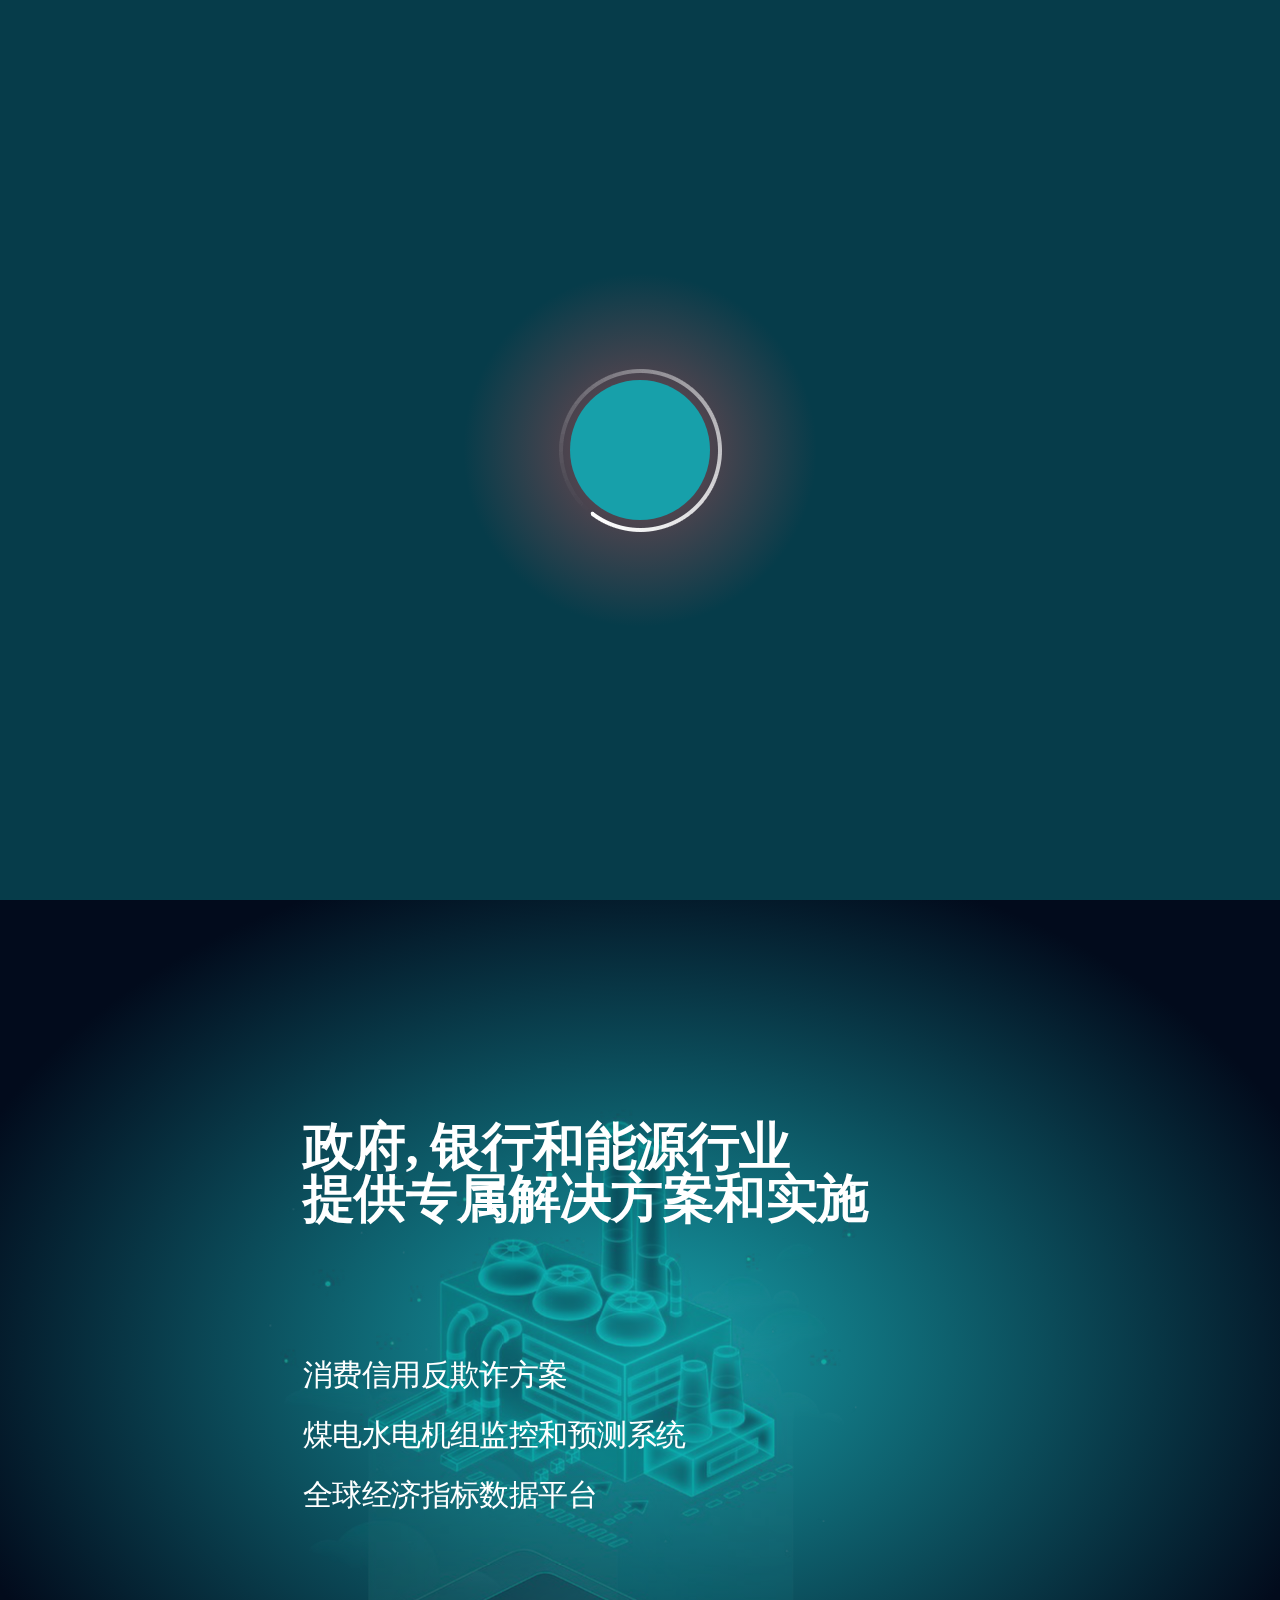
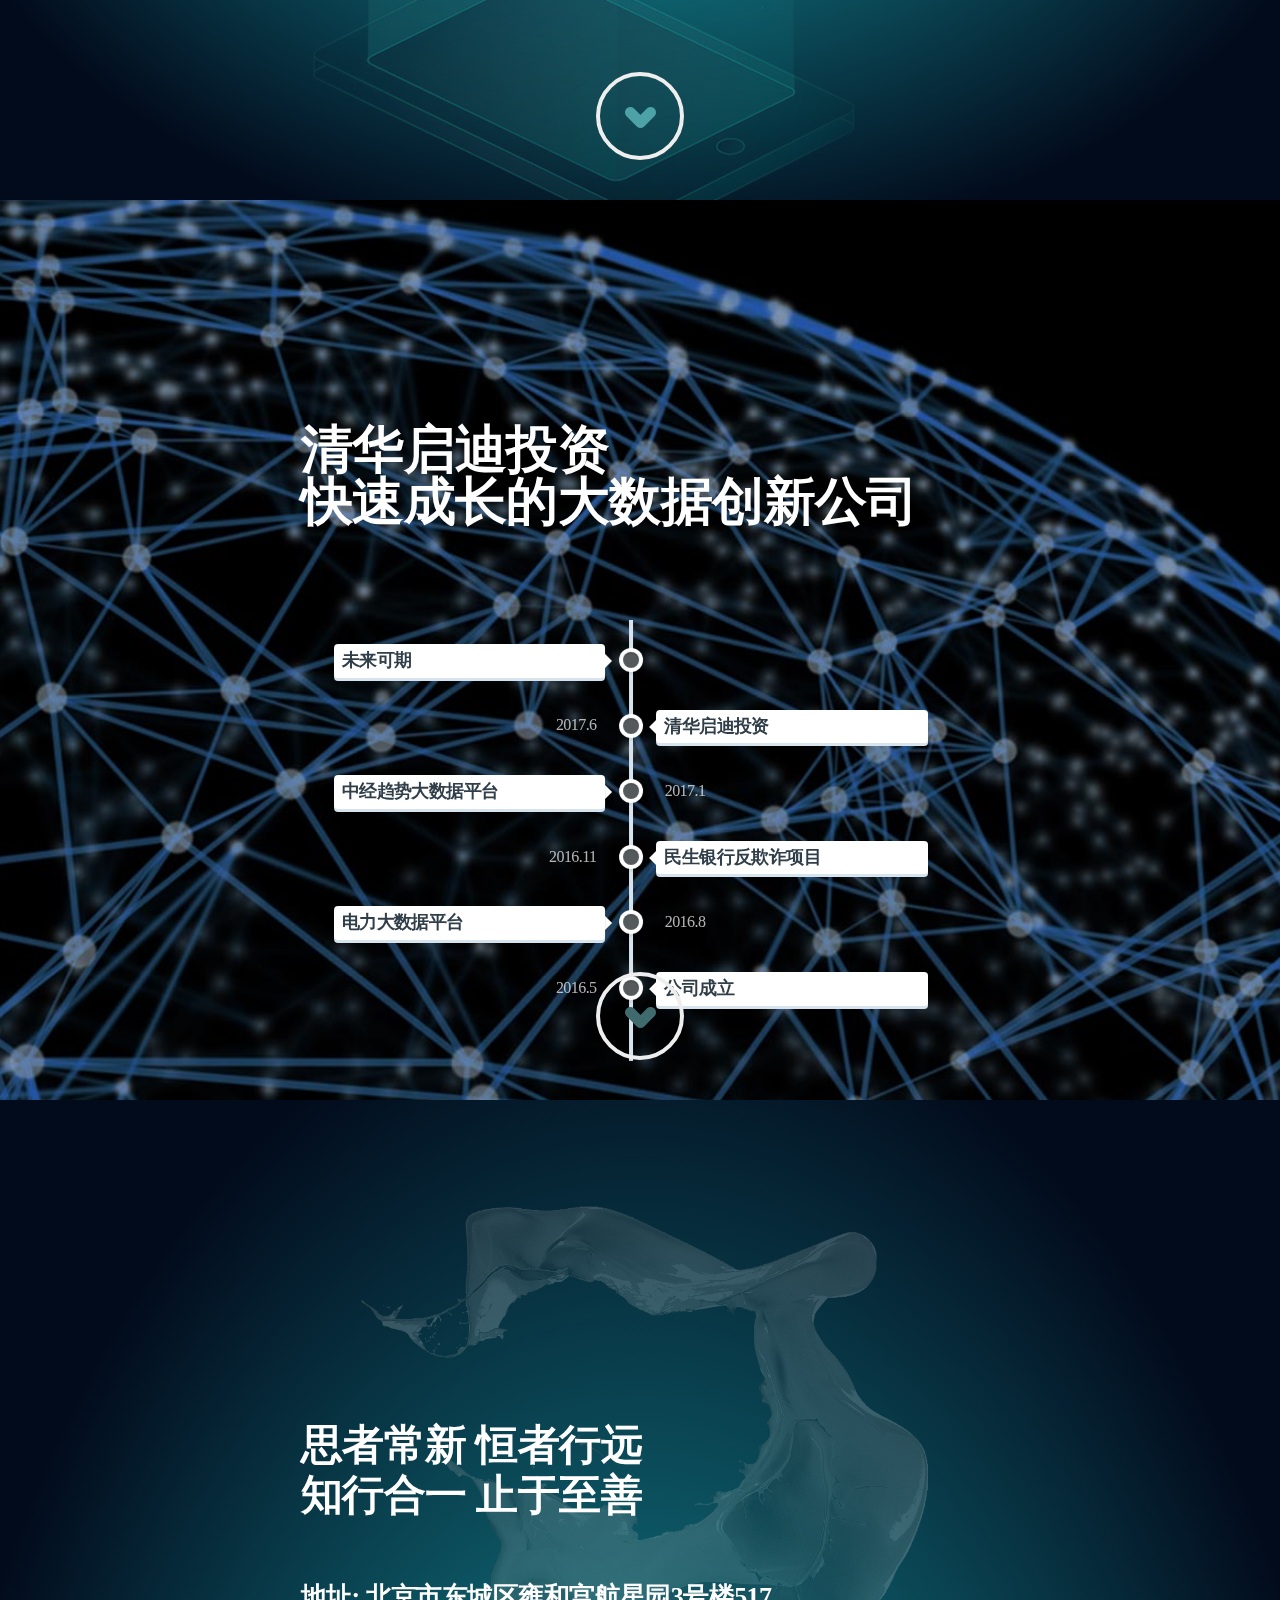
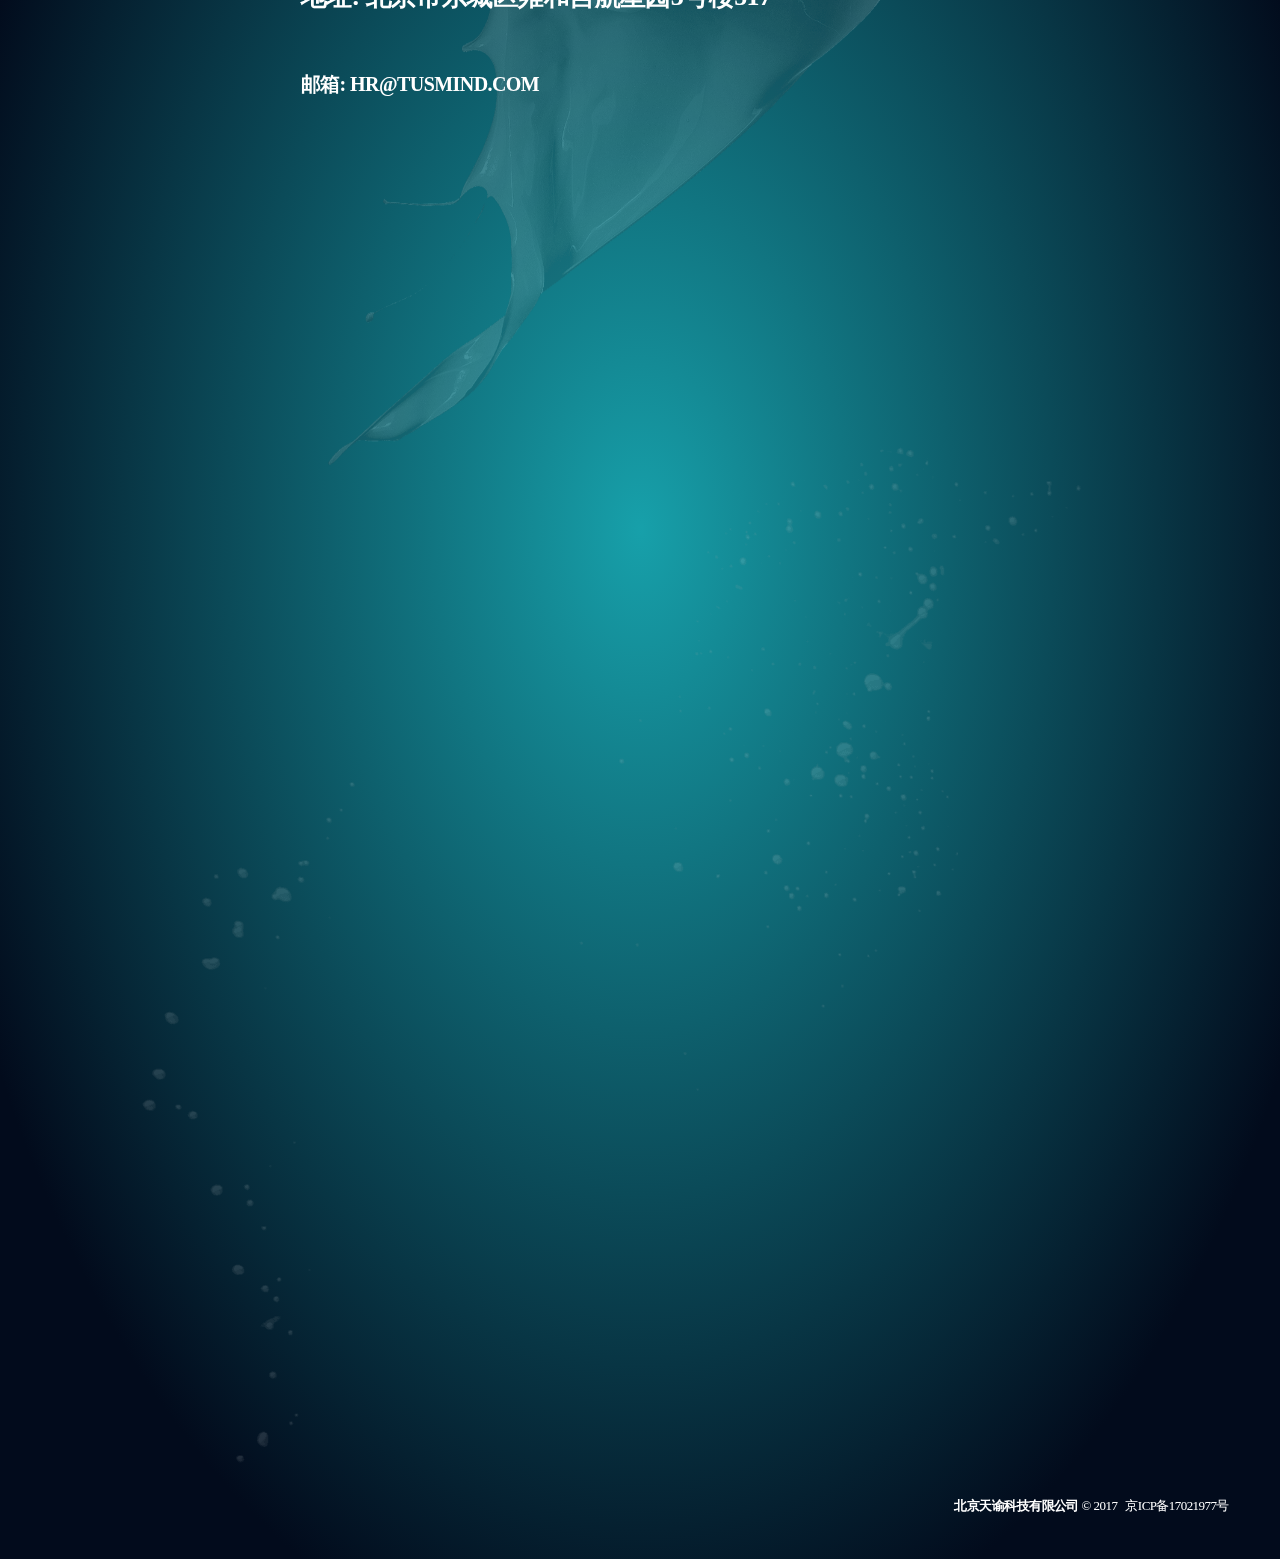
==== commit 09dd51a0: "修改" ====
--- a/index.html
+++ b/index.html
@@ -154,11 +154,15 @@
 					width: 98%;
 					margin: 10px auto
 				}
+			#loading{
+				transform: scale(1.4); display: none;
+			}
+				
 		</style>
 	</head>
 
 	<body id="home">
-		<div id="loading" style="transform: scale(1.4); display: none;">
+		<div id="loading">
 			<img src="img/loading.png" id="load">
 			<div id="latido" class="loadingGlow"></div>
 			<div id="circle"></div>
@@ -176,7 +180,7 @@
 					<i></i>
 					<ul>
 						<li>
-							<a href="index.html" class="act">首页<i></i></a>
+							<a href="#inicio" class="act">首页<i></i></a>
 						</li>
 						<li>
 							<a href="#slide1">产品和解决方案<i></i></a>
@@ -204,7 +208,7 @@
 					<p>
 						<strong>大数据应用的实践者</strong>
 					</p>
-					<p style="font-size: 30px;line-height: 2;">释放数据价值<br /> 实现企业大数据资产化</p>
+					<p style="font-size: 30px;line-height: 2;">整合行业数据需求<br> 释放数据内在价值<br> 专注技术落地和数据运营</p>
 				</div>
 			</div>
 			<div class="splash layer" data-depth="0" style="z-index: 2; transform: translate3d(-1.36562%, -1.52308%, 0px); transform-style: preserve-3d; backface-visibility: hidden; position: absolute; display: block; height: 100%; width: 100%; left: 0px; top: 0px;margin: 0;padding: 0;">
@@ -216,9 +220,8 @@
 		<section id="slide1" class="salmonGlow" data-rel="#slide2" style="transform: translate3d(0px, 0px, 0px); transform-style: preserve-3d; backface-visibility: hidden;">
 			<div class="splash layer" data-depth="0.60" style="z-index: 9999; margin-left: 1%; transform: translate3d(-2.73125%, -3.04615%, 0px); transform-style: preserve-3d; backface-visibility: hidden; position: relative; display: block; height: 100%; width: 100%; left: 0px;margin-top: 5%;">
 				<div class="welcome" style="height:500px; width:630px; text-align:left;"><br>
-					<hr class="fat blue">
 					<p>
-						<strong>已为政府, 银行和能源行业提供专属解决方案和实施</strong>
+						<strong>政府, 银行和能源行业<br/>提供专属解决方案和实施</strong>
 					</p>
 					<p style="font-size: 30px;line-height: 2;">
 						消费信用反欺诈方案 <br /> 煤电水电机组监控和预测系统 <br /> 全球经济指标数据平台
@@ -234,11 +237,10 @@
 			<a href="#slide2" class="arrowDown"><img src="img/arrow-home-salmon.png"></a>
 		</section>
 		<section id="slide2" class="salmonGlow" data-rel="#slide3" style="transform: translate3d(0px, 0px, 0px); transform-style: preserve-3d; backface-visibility: hidden;">
-			<div class="splash layer" data-depth="0.60" style="z-index: 9999; margin-top: 5%; margin-left: 2%; transform: translate3d(-2.73125%, -3.04615%, 0px); transform-style: preserve-3d; backface-visibility: hidden; position: relative; display: block; height: 100%; width: 100%; left: 0px; top: 0px;">
+			<div class="splash layer" data-depth="0.60" style="z-index: 3; margin-top: 5%; margin-left: 2%; transform: translate3d(-2.73125%, -3.04615%, 0px); transform-style: preserve-3d; backface-visibility: hidden; position: relative; display: block; height: 100%; width: 100%; left: 0px; top: 0px;">
 				<div class="welcome" style="height:400px; width:660px; text-align:left; margin-top:0"><br>
-					<hr class="fat blue">
 					<p>
-						<strong>清华启迪投资, 快速成长的大数据创新公司</strong>
+						<strong>清华启迪投资<br />快速成长的大数据创新公司</strong>
 					</p>
 					<section id="cd-timeline" class="cd-container">
 						<div class="cd-timeline-block">
@@ -277,7 +279,7 @@
 							</div>
 
 							<div class="cd-timeline-content">
-								<h2>民生银行反欺诈POC </h2>
+								<h2>民生银行反欺诈项目</h2>
 								<span class="cd-date">2016.11 </span>
 							</div>
 						</div>
@@ -302,10 +304,9 @@
 							</div>
 						</div>
 					</section>
-					<hr>
-				</div>
-			</div>
-			<div class="splash layer" data-depth="0.10" style="z-index: 1; margin-top: 20%; transform: translate3d(-0.910417%, -1.01538%, 0px); transform-style: preserve-3d; backface-visibility: hidden; position: absolute; display: block; height: 100%; width: 100%; left: 0px; top: 0px;margin: 0;padding: 0;">
+				</div>
+			</div>
+			<div class="splash layer" data-depth="0.10" style="z-index: 2; margin-top: 20%; transform: translate3d(-0.910417%, -1.01538%, 0px); transform-style: preserve-3d; backface-visibility: hidden; position: absolute; display: block; height: 100%; width: 100%; left: 0px; top: 0px;margin: 0;padding: 0;">
 				<!--<div id="chart3" class="chart " style=""></div>-->
 				<img src="img/screen3.jpg" style="transform:scale(1.1,1.1)" />
 			</div>
@@ -316,10 +317,9 @@
 		<section id="slide3" class="salmonGlow" style="transform: translate3d(0px, 0px, 0px); transform-style: preserve-3d; backface-visibility: hidden;">
 			<div class="splash layer" data-depth="0.60" style="z-index: 9999; margin-top: 10%; margin-left: 2%; transform: translate3d(-2.73125%, -3.04615%, 0px); transform-style: preserve-3d; backface-visibility: hidden; position: relative; display: block; height: 100%; width: 100%; left: 0px; top: 0px;">
 				<div class="welcome" style="height:400px; width:660px; text-align:left; margin-top:5%"><br>
-					<hr class="fat blue">
 					<p style="font-size: 42px;line-height: 1.2;padding: 30px 0;">
-						<strong>思者无域,行者无疆</strong>
-						<strong>广纳英才,共创未来</strong>
+						<strong>思者常新 恒者行远</strong>
+						<strong>知行合一 止于至善</strong>
 					</p>
 					<p style="font-size: 26px;line-height: 1.2;padding: 30px 0;">
 						<strong>地址: 北京市东城区雍和宫航星园3号楼517
@@ -329,7 +329,6 @@
 						<strong>邮箱: hr@tusmind.com
 </strong>
 					</p>
-					<hr>
 				</div>
 			</div>
 			<div class="splash layer" data-depth="0.50" style="margin-top: 15%; transform: translate3d(-2.27604%, -2.53846%, 0px); transform-style: preserve-3d; backface-visibility: hidden; position: relative; display: block; height: 100%; width: 100%; left: 0px; top: 0px;"><img src="img/particles-jobs.png"></div>
@@ -337,167 +336,21 @@
 		</section>
 
 		<footer id="footer">
-			<div class="legal"><strong>北京天谕科技有限公司</strong> &copy; 2016</div>
+			<div class="legal"><strong>北京天谕科技有限公司</strong> &copy; 2017 &nbsp; 京ICP备17021977号</div>
 		</footer>
-		<script src="js/parallax.js"></script>
-		<script src="js/js.js"></script>
+		<script src="js/parallax.min.js"></script>
+		<script src="js/js.min.js"></script>
 		<script src="js/echarts.min.js" type="text/javascript" charset="utf-8"></script>
 		<script src="js/echarts-gl.min.js" type="text/javascript"></script>
-		<script src="js/d3.js" type="text/javascript" charset="utf-8"></script>
-		<script src="js/d3.geom.js" type="text/javascript" charset="utf-8"></script>
-		<script src="js/d3.layout.js" type="text/javascript" charset="utf-8"></script>
-		<script src="js/echart_public.js" type="text/javascript" charset="utf-8"></script>
+		<script src="js/d3.min.js" type="text/javascript" charset="utf-8"></script>
+		<script src="js/d3.geom.min.js" type="text/javascript" charset="utf-8"></script>
+		<script src="js/d3.layout.min.js" type="text/javascript" charset="utf-8"></script>
+		<script src="js/echart_public.min.js" type="text/javascript" charset="utf-8"></script>
 		<script>
-			$(document).ready(function() {
-				var scene = document.getElementById('inicio');
-				var scene1 = document.getElementById('slide1');
-				var scene2 = document.getElementById('slide2');
-				var scene3 = document.getElementById('slide3');
-				var parallax = new Parallax(scene);
-				var parallax = new Parallax(slide1);
-				var parallax = new Parallax(slide2);
-				var parallax = new Parallax(slide3);
-				var cantSlide = $('.flexManifiesto ul.slides li').length;
-				$('#cant').html('/' + cantSlide);
-				$('.flexSivori').flexslider({
-					animation: "fade"
-				});
-				$('.flexManifiesto').flexslider({
-					animation: "slide"
-				});
-				lixue();
-				$(window).scroll(function(e) {
-					var scrol = $(window).scrollTop();
-					var section = $('section').height() - 100;
-					if(scrol >= section && scrol < (section * 2)) {
-						$('#home header').addClass('headSalmon');
-						$('nav').addClass('navBlue');
-					} else if(scrol > (section * 3)) {
-						$('#home header').addClass('headSalmon');
-						$('nav').addClass('navBlue');
-						lixue();
-					} else {
-						$('#home header').removeClass('headSalmon');
-						$('nav').removeClass('navBlue');
-					}
-					navMainScroll()
-				});
-			});
-			navMainScroll()
-
-			$(".nav-main").on('click', function(e) {
-				e.preventDefault();
-				var newtop = $("#" + $(this).data("section")).offset().top;
-				scrolling = true;
-				$("html,body").stop(true, true).animate({
-					scrollTop: newtop + "px"
-				}, 300, function() {
-					scrolling = false;
-				});
-			});
-
-			function navMainScroll() {
-				var scrol = $(window).scrollTop();
-				$(".nav-main").each(function(e, i) {
-					var sec = $("#" + $(this).data("section"));
-
-					if(!sec.offset()) return
-					if((scrol + $(window).height() / 2) >= sec.offset().top && (sec.offset().top + $(window).height()) > scrol && !sec.hasClass("active")) {
-						$(".nav-main").removeClass("active");
-						$(this).addClass("active");
-					}
-				});
-			}
-			if($(window).width() > 768) {
-
-				var scrol = 0;
-				var handleAvailable = true;
-
-				function handle(delta) {
-
-					if(handleAvailable == true) {
-
-						if(delta < 0) {
-							handleAvailable = false;
-
-							if(scrol == 0) {
-								playSection('slide1', 0);
-								scrol = 1;
-							} else if(scrol == 1) {
-								playSection('slide2', 0);
-								scrol = 2;
-
-							} else if(scrol == 2) {
-								playSection('slide3', 0);
-								scrol = 3;
-
-							} else if(scrol == 3) {
-								window.onmousewheel = document.onmousewheel = null;
-								window.removeEventListener('DOMMouseScroll', wheel, false);
-								// sube();
-
-								scrol = 4;
-							} else if(scrol == 4) {
-								playSection('footer', 0);
-								scrol = 4;
-							}
-						} else if(delta > 0) {
-							console.log(scrol);
-							handleAvailable = false;
-
-							if(scrol == 4) {
-								playSection('slide3', 350);
-								scrol = 3;
-							} else if(scrol == 3) {
-								playSection('slide3', 0);
-								scrol = 2;
-							} else if(scrol == 2) {
-								playSection('slide2', 0);
-								scrol = 1;
-							} else if(scrol == 1) {
-								playSection('slide1', 0);
-								scrol = 0;
-							} else if(scrol == 0) {
-								playSection('inicio', 0);
-								scrol = 0;
-							}
-						}
-					}
-				}
-
-				function playSection(section, x) {
-					$('html, body').animate({
-						scrollTop: $('#' + section).offset().top + x
-					}, 300);
-					setTimeout(function() {
-						handleAvailable = true;
-					}, 1000);
-				}
-
-				function wheel(event) {
-					var delta = 0;
-					if(!event)
-						event = window.event;
-					if(event.wheelDelta) {
-						delta = event.wheelDelta / 120;
-					} else if(event.detail) {
-						delta = -event.detail / 3;
-					}
-					if(delta)
-						handle(delta);
-
-					if(event.preventDefault)
-						event.preventDefault();
-					event.returnValue = false;
-				}
-				if(window.addEventListener)
-					window.addEventListener('DOMMouseScroll', wheel, false);
-				window.onmousewheel = document.onmousewheel = wheel;
-
-			}
+			
 		</script>
 
 		<div id="qq-sendUrl-btn"></div>
 	</body>
 
-</html>+</html>
--- a/css/css.css
+++ b/css/css.css
@@ -1,734 +1,3841 @@
-@charset "UTF-8";
+	@charset "UTF-8";
+
 /* CSS Document */
-body, html{margin: 0;padding: 0;height: 100%;width: 100%;font-family: "微软雅黑", sans-serif;color:#FFF;line-height:1;letter-spacing:-0.035em}
-i{font-style:normal}
-.overflow{overflow:hidden}
-#home{background:#ff5859}
-h1, h2, h3{font-family:"微软雅黑";text-transform:uppercase}
-a {color:inherit;transition:all ease 0.3s;-webkit-transition:all ease 0.3s;text-decoration:none;-webkit-appearance:none;outline:none}
-a:focus{outline:none;-webkit-appearance:none;}
-.clear{clear:both}
-strong{font-family: "微软雅黑";outline:none;}
-section{min-height:100%;background-attachment:fixed;position:relative;overflow:hidden;transition:all ease-out 1s;-webkit-transition:all ease-out 1s;opacity:1}
-section.in{transform:scale(0.5);-webkit-transform:scale(0.5);opacity:0}
-.arrowIr{width:50px;height:50px;border:4px solid rgba(255,255,255,0.5);display:block;background-image:url(../img/arrow-ir.png);background-repeat:no-repeat;background-position:center;border-radius:50px;transition:all ease 0.3s;-webkit-transition:all ease 0.3s;}
+
+body,
+html {
+	margin: 0;
+	padding: 0;
+	height: 100%;
+	width: 100%;
+	font-family: "微软雅黑", sans-serif;
+	color: #FFF;
+	line-height: 1;
+	letter-spacing: -0.035em
+}
+
+i {
+	font-style: normal
+}
+
+.overflow {
+	overflow: hidden
+}
+
+#home {
+	background: #ff5859
+}
+
+h1,
+h2,
+h3 {
+	font-family: "微软雅黑";
+	text-transform: uppercase
+}
+
+a {
+	color: inherit;
+	transition: all ease 0.3s;
+	-webkit-transition: all ease 0.3s;
+	text-decoration: none;
+	-webkit-appearance: none;
+	outline: none
+}
+
+a:focus {
+	outline: none;
+	-webkit-appearance: none;
+}
+
+.clear {
+	clear: both
+}
+
+strong {
+	font-family: "微软雅黑";
+	outline: none;
+}
+
+section {
+	min-height: 100%;
+	background-attachment: fixed;
+	position: relative;
+	overflow: hidden;
+	transition: all ease-out 1s;
+	-webkit-transition: all ease-out 1s;
+	opacity: 1
+}
+
+section.in {
+	transform: scale(0.5);
+	-webkit-transform: scale(0.5);
+	opacity: 0
+}
+
+.arrowIr {
+	width: 50px;
+	height: 50px;
+	border: 4px solid rgba(255, 255, 255, 0.5);
+	display: block;
+	background-image: url(../img/arrow-ir.png);
+	background-repeat: no-repeat;
+	background-position: center;
+	border-radius: 50px;
+	transition: all ease 0.3s;
+	-webkit-transition: all ease 0.3s;
+}
+
+
 /*LOADING*/
-#loading{height:100%;background:#063c4a;display:;z-index:999;position:fixed;top:0;left:0;width:100%;height:100%;transition:all ease 0.5s;-webkit-transition:all ease 0.5s}
-#latido{animation:5s latido infinite;-webkit-animation:5s latido infinite;height:500px;width:500px;position:absolute;left:50%;top:50%;margin-top:-250px;margin-left:-250px;}
-#load{animation:0.4s load infinite;-webkit-animation:0.4s load infinite;position:absolute;position:absolute;left:50%;top:50%;margin-top:-81px;margin-left:-81px;z-index:1}
-#circle{width:140px;height:140px;margin:-70px 0 0 -70px;top:50%;left:50%;position:absolute;background:url(../img/logo-load.png) no-repeat center #17a0aa;border-radius:140px;z-index:2}
+
+#loading {
+	height: 100%;
+	background: #063c4a;
+	display: ;
+	z-index: 999;
+	position: fixed;
+	top: 0;
+	left: 0;
+	width: 100%;
+	height: 100%;
+	transition: all ease 0.5s;
+	-webkit-transition: all ease 0.5s
+}
+
+#latido {
+	animation: 5s latido infinite;
+	-webkit-animation: 5s latido infinite;
+	height: 500px;
+	width: 500px;
+	position: absolute;
+	left: 50%;
+	top: 50%;
+	margin-top: -250px;
+	margin-left: -250px;
+}
+
+#load {
+	animation: 0.4s load infinite;
+	-webkit-animation: 0.4s load infinite;
+	position: absolute;
+	position: absolute;
+	left: 50%;
+	top: 50%;
+	margin-top: -81px;
+	margin-left: -81px;
+	z-index: 1
+}
+
+#circle {
+	width: 140px;
+	height: 140px;
+	margin: -70px 0 0 -70px;
+	top: 50%;
+	left: 50%;
+	position: absolute;
+	background: url(../img/logo-load.png) no-repeat center #17a0aa;
+	border-radius: 140px;
+	z-index: 2
+}
+
+
 /*HEADER*/
-header .logo{position:fixed;top:10%;left:4%;z-index:9}
-header .logo img{position:absolute;top:0;left:0;transition:all ease 0.3s;-webkit-transition:all ease 0.3s}
-header .btnMenu{width:52px;height:41px;position:fixed;border:4px solid #17a0aa;border-radius:50px;background:#17a0aa;padding-top:11px;cursor:pointer;z-index:99;transition:all ease 0.3s;-webkit-transition:all ease 0.3s;top:10%;right:4%}
-header .btnMenu i{width:25px;height:4px;background:#FFF;display:block;border-radius:4px;margin:5px auto;transition:all ease 0.3s;-webkit-transition:all ease 0.3s}
-header .btnMenu.open{background:#17a0aa;border:4px solid #17a0aa;width:52px;height:41px;}
-header .btnMenu.open i{position:absolute;transform:rotate(45deg);-webkit-transform:rotate(45deg);top:20px;left:12px;}
-header .btnMenu.open i:first-child{transform:rotate(135deg);-webkit-transform:rotate(135deg);}
-header .btnMenu.open i:last-child{opacity:0}
-header .btnMenu:hover{background:none;border-color:#FFF}
-header .btnMenu:hover i{background:#17a0aa}
-header.headSalmon .btnMenu{background:#17a0aa;border:4px solid #17a0aa}
-header.headSalmon .btnMenu.open{background:#17a0aa;border:4px solid #17a0aa}
-header.headSalmon .btnMenu:hover{background:none;border:4px solid #FFF}
-header.headSalmon .btnMenu:hover i{background:#17a0aa}
-header.headSalmon img.blue{opacity:0}
-header.headSalmon img.white{opacity:0}
-header.headWhite .btnMenu{background:#FFF;border:4px solid #FFF}
-header.headWhite .btnMenu.open{background:#FFF;border:4px solid #FFF}
-header.headWhite .btnMenu:hover{background:none;border:4px solid #FFF}
-header.headWhite .btnMenu:hover i{background:#FFF}
-header.headWhite img.salmon{opacity:0}
+
+header .logo {
+	position: fixed;
+	top: 10%;
+	left: 4%;
+	z-index: 9
+}
+
+header .logo img {
+	position: absolute;
+	top: 0;
+	left: 0;
+	transition: all ease 0.3s;
+	-webkit-transition: all ease 0.3s
+}
+
+header .btnMenu {
+	width: 52px;
+	height: 41px;
+	position: fixed;
+	border: 4px solid #17a0aa;
+	border-radius: 50px;
+	background: #17a0aa;
+	padding-top: 11px;
+	cursor: pointer;
+	z-index: 99;
+	transition: all ease 0.3s;
+	-webkit-transition: all ease 0.3s;
+	top: 10%;
+	right: 4%
+}
+
+header .btnMenu i {
+	width: 25px;
+	height: 4px;
+	background: #FFF;
+	display: block;
+	border-radius: 4px;
+	margin: 5px auto;
+	transition: all ease 0.3s;
+	-webkit-transition: all ease 0.3s
+}
+
+header .btnMenu.open {
+	background: #17a0aa;
+	border: 4px solid #17a0aa;
+	width: 52px;
+	height: 41px;
+}
+
+header .btnMenu.open i {
+	position: absolute;
+	transform: rotate(45deg);
+	-webkit-transform: rotate(45deg);
+	top: 20px;
+	left: 12px;
+}
+
+header .btnMenu.open i:first-child {
+	transform: rotate(135deg);
+	-webkit-transform: rotate(135deg);
+}
+
+header .btnMenu.open i:last-child {
+	opacity: 0
+}
+
+header .btnMenu:hover {
+	background: none;
+	border-color: #FFF
+}
+
+header .btnMenu:hover i {
+	background: #17a0aa
+}
+
+header.headSalmon .btnMenu {
+	background: #17a0aa;
+	border: 4px solid #17a0aa
+}
+
+header.headSalmon .btnMenu.open {
+	background: #17a0aa;
+	border: 4px solid #17a0aa
+}
+
+header.headSalmon .btnMenu:hover {
+	background: none;
+	border: 4px solid #FFF
+}
+
+header.headSalmon .btnMenu:hover i {
+	background: #17a0aa
+}
+
+header.headSalmon img.blue {
+	opacity: 0
+}
+
+header.headSalmon img.white {
+	opacity: 0
+}
+
+header.headWhite .btnMenu {
+	background: #FFF;
+	border: 4px solid #FFF
+}
+
+header.headWhite .btnMenu.open {
+	background: #FFF;
+	border: 4px solid #FFF
+}
+
+header.headWhite .btnMenu:hover {
+	background: none;
+	border: 4px solid #FFF
+}
+
+header.headWhite .btnMenu:hover i {
+	background: #FFF
+}
+
+header.headWhite img.salmon {
+	opacity: 0
+}
+
+
 /*nav*/
-nav{position:fixed;width:100%;height:100%;top:0;left:0;z-index:98;background:rgba(23,160,170,0.8);display:none}
-nav.navBlue{background:rgba(23,160,170,0.8)}
-nav .botonera{width:100%;position:absolute}
-nav ul{padding:50px 0;width:100%;text-align:center;font-size:30px;text-transform:uppercase;}
-nav ul li{width:100%;display:inline-block;margin:22px 0;}
-nav i{width:30px;height:1px;background:#FFF;margin:auto;display:block}
-nav ul li.blur{text-shadow:#FFF 0 0 10px;color:rgba(255,255,255,0.1)}
+
+nav {
+	position: fixed;
+	width: 100%;
+	height: 100%;
+	top: 0;
+	left: 0;
+	z-index: 98;
+	background: rgba(23, 160, 170, 0.8);
+	display: none
+}
+
+nav.navBlue {
+	background: rgba(23, 160, 170, 0.8)
+}
+
+nav .botonera {
+	width: 100%;
+	position: absolute
+}
+
+nav ul {
+	padding: 50px 0;
+	width: 100%;
+	text-align: center;
+	font-size: 30px;
+	text-transform: uppercase;
+}
+
+nav ul li {
+	width: 100%;
+	display: inline-block;
+	margin: 22px 0;
+}
+
+nav i {
+	width: 30px;
+	height: 1px;
+	background: #FFF;
+	margin: auto;
+	display: block
+}
+
+nav ul li.blur {
+	text-shadow: #FFF 0 0 10px;
+	color: rgba(255, 255, 255, 0.1)
+}
+
 nav a:hover,
-nav a.act{font-family:"微软雅黑", sans-serif}
-nav a:hover > i{opacity:1;right:-20px}
-nav ul li a{position:relative}
-nav ul li a i{width:10px;height:13px;position:absolute;top:7px;right:0;border:none;margin:0;background:none;opacity:0;transition:all ease 0.3s;-webkit-transition:all ease 0.3s;font-style:normal;background:url(../img/arrow-menu.png) no-repeat}
+nav a.act {
+	font-family: "微软雅黑", sans-serif
+}
+
+nav a:hover>i {
+	opacity: 1;
+	right: -20px
+}
+
+nav ul li a {
+	position: relative
+}
+
+nav ul li a i {
+	width: 10px;
+	height: 13px;
+	position: absolute;
+	top: 15px;
+	right: 0;
+	border: none;
+	margin: 0;
+	background: none;
+	opacity: 0;
+	transition: all ease 0.3s;
+	-webkit-transition: all ease 0.3s;
+	font-style: normal;
+	background: url(../img/arrow-menu.png) no-repeat
+}
+
+
 /*NAV MAIN*/
-#nav_main{height: 100px;margin-top: -50px;position: fixed;right: 60px;top: 50%;width: 12px;z-index:9;}
-#nav_main div{background:#fff;border: 2px solid #fff;border-radius: 100%;height: 11px;margin:7px auto;transition: all 0.3s ease 0s;-webkit-transition: all 0.3s ease 0s;width:11px;cursor:pointer}
-#nav_main div.active{background:none;border-width: 2px;height: 10px;width: 10px;}
+
+#nav_main {
+	height: 100px;
+	margin-top: -50px;
+	position: fixed;
+	right: 60px;
+	top: 50%;
+	width: 12px;
+	z-index: 9;
+}
+
+#nav_main div {
+	background: #fff;
+	border: 2px solid #fff;
+	border-radius: 100%;
+	height: 11px;
+	margin: 7px auto;
+	transition: all 0.3s ease 0s;
+	-webkit-transition: all 0.3s ease 0s;
+	width: 11px;
+	cursor: pointer
+}
+
+#nav_main div.active {
+	background: none;
+	border-width: 2px;
+	height: 10px;
+	width: 10px;
+}
+
+
 /*HOME*/
-hr{width:50px;border-radius:4px;height:4px;background:#FFF;margin:0;border:0}
-hr.fat{height:8px;background:#17a0aa}
-hr.blue{background:#063c4a}
-#inicio, #slide1, #slide2{cursor:pointer}
-.welcome{font-size:52px;text-transform:uppercase;position:relative;width:735px;z-index:2;margin-left:auto;margin-right:auto}
-.welcome p{display:block;padding:60px 0;font-family:"微软雅黑";line-height:1}
-.welcome strong{display:block}
+
+hr {
+	width: 50px;
+	border-radius: 4px;
+	height: 4px;
+	background: #FFF;
+	margin: 0;
+	border: 0
+}
+
+hr.fat {
+	height: 8px;
+	background: #17a0aa
+}
+
+hr.blue {
+	background: #063c4a
+}
+
+#inicio,
+#slide1,
+#slide2 {
+	cursor: pointer
+}
+
+.welcome {
+	font-size: 52px;
+	text-transform: uppercase;
+	position: relative;
+	width: 735px;
+	z-index: 2;
+	margin-left: auto;
+	margin-right: auto
+}
+
+.welcome p {
+	display: block;
+	padding: 60px 0;
+	font-family: "微软雅黑";
+	line-height: 1
+}
+
+.welcome strong {
+	display: block
+}
+
+
 /*splash*/
-.splash{width:80%;text-align:center;position:absolute;z-index:-1;left:0;padding:5% 0}
-#inicio .splash{margin-left:-6%;margin-top:10%}
-#slide1 .splash{margin-left:-4%;margin-top:8%}
-#slide2 .splash{margin-left:-4%;margin-top:8%}
+
+.splash {
+	width: 80%;
+	text-align: center;
+	position: absolute;
+	z-index: -1;
+	left: 0;
+	padding: 5% 0
+}
+
+#inicio .splash {
+	margin-left: -6%;
+	margin-top: 10%
+}
+
+#slide1 .splash {
+	margin-left: -4%;
+	margin-top: 8%
+}
+
+#slide2 .splash {
+	margin-left: -4%;
+	margin-top: 8%
+}
+
+
 /*arrowDown*/
-.arrowDown{position:absolute;width:80px;height:80px;border:4px solid #FFF;z-index:5;left:50%;margin-left:-44px;border-radius:80px;bottom:40px;font-family:"微软雅黑", sans-serif;font-size:32px;text-align:center;}
-.arrowDown img{margin-top:39%}
-.arrowDown:hover{background:#fff}
+
+.arrowDown {
+	position: absolute;
+	width: 80px;
+	height: 80px;
+	border: 4px solid #eee;
+	z-index: 15;
+	left: 50%;
+	margin-left: -44px;
+	border-radius: 80px;
+	bottom: 40px;
+	font-family: "微软雅黑", sans-serif;
+	font-size: 32px;
+	text-align: center;
+}
+
+.arrowDown img {
+	margin-top: 39%
+}
+
+.arrowDown:hover {
+	background: #fff
+}
+
+
 /*SLIDE 3*/
-#slide3 .wpJobs{width:960px;margin:160px auto 0;position:relative;height:20px}
-.job{position:absolute;border-radius:5px;}
-.flexSivori{width:270px;height:760px;overflow:hidden;text-transform:uppercase;}
-.flexSivori .flex-direction-nav{display:none;}
-.flexSivori li{width:100%;height:760px;position:relative;background:#18aa9d;border-radius:5px;cursor:pointer;transition:0.3s all ease;-webkit-transition:0.3s all ease}
-.flexSivori li:hover{background:#fc8782;}
-#Sivori {background:#18aa9d;}
-#Sivori:hover {background:#118177;}
-#Rukan {background:#17bbe1;}
-#Rukan:hover {background:#1299b8;}
-#Legala {background:#f69b2f;}
-#Legala:hover {background:#bb731e;}
-.flexSivori li a{display:block;}
-.flexSivori li img{position:absolute;bottom:0;left:0;z-index:4}
-.flexSivori span{color:#FFF;font-size:14px;font-family:"微软雅黑", sans-serif;position:absolute;left:35px;top:40px;opacity:0.6}
-.flexSivori p{font-size:30px;position:absolute;left:35px;top:85px;padding-right:30px; letter-spacing:-2px}
-.flexSivori .flex-control-nav{position:absolute;bottom:40px;right:30px;z-index:9}
-.flexSivori .flex-control-nav li{float:left;width:15px;height:15px;margin:0 2px;background:none}
-.flexSivori .flex-control-nav li a{display:block;border-radius:100%;width:11px;height:11px;border:2px solid #FFF;opacity:0.7;transition:all ease 0.3s;-webkit-transition:all ease 0.3s;font-size:0;cursor:pointer}
-.flexSivori .flex-control-nav li a.flex-active{opacity:1;background:#fff}
-.flexAwwwards{background:#FFF url(../img/Awwward.png) no-repeat center;text-align:center;width:370px;height:370px;cursor:pointer;transition:0.3s all ease;-webkit-transition:0.3s all ease}
-.flexAwwwards:hover{background:#fc8782 url(../img/Awwward-blanco.png) no-repeat center}
-.flexAwwwards .copy{width:370px;height:370px;display:table-cell;vertical-align:middle}
-.flexAwwwards h2{font-size:40px;color:#003a49;letter-spacing:-4px}
-.flexAwwwards p{font-size:12px;color:#003a49;padding:0 20px;line-height:1.3}
-.flexMole{border:1px solid #FFF;width:470px;height:265px;cursor:pointer;transition:0.3s all ease;-webkit-transition:0.3s all ease}
-.flexMole:hover{background:#FFF;}
-.flexMole:hover p, .flexMole:hover span{color:#ff5859 !important}
-.flexMole:hover .arrowIr{background-image:url(../img/arrow-ir-salmon.png);border:4px solid rgba(255, 88, 89, 0.5);}
-.flexMole .copy{width:270px;position:absolute;top:40px;text-align:right;font-size:30px;text-transform:uppercase}
-.flexMole .copy p{letter-spacing:-2px;padding-left:30px}
-.flexMole span{color:#FFF;font-size:14px;font-family:"微软雅黑", sans-serif;opacity:0.6;display:block;margin-bottom:15px}
-.flexMole img.phone{position:absolute;right:-110px;top:-60px}
-.flexMole .arrowIr{float:right;margin-top:20px}
-.flexMole .arrowIr:hover{background-color:#FFF;background-image:url(../img/arrow-ir-salmon.png)}
-.flexFoodpro{width:200px;height:570px;overflow:hidden;background:#282424;color:#FFF;cursor:pointer;transition:0.3s all ease;-webkit-transition:0.3s all ease}
-.flexFoodpro img.caja{float:right;margin-top:45px}
-.flexFoodpro .copy{text-transform:uppercase;padding:20px 0 0 25px;clear:both}
-.flexFoodpro span{font-size:14px;font-family:"微软雅黑", sans-serif;opacity:0.6;display:block;margin-bottom:8px}
-.flexFoodpro h2{font-size:48px;line-height:0.9;margin-bottom:10px;letter-spacing:-3px;}
-.flexFoodpro .arrowIr{border-color:rgba(255,255,255,0.3);background-image:url(../img/arrow-ir.png);}
-.flexFoodpro:hover{background:#171414;}
-.flexFoodpro:hover h2, .flexFoodpro:hover span{color:#FFF !important}
-.flexFoodpro:hover .arrowIr{border-color:rgba(255,255,255,0.5);background-image:url(../img/arrow-ir.png);}
-.flexBehance{width:200px;height:245px;background:#003a49;text-transform:uppercase;transition:all ease 0.3s;-webkit-transition:all ease 0.3s}
-.flexBehance img.behance{display:block;margin:25px auto 0}
-.flexBehance .date{text-align:center;font-size:75px;color:#ff5859;letter-spacing:-3px;margin:15px 0}
-.flexBehance .arrowIr{transform:scale(0.7);-webkit-transform:scale(0.7);margin-left:15px}
-.flexBehance:hover .arrowIr{background-color:#FFF;background-image:url(../img/arrow-ir-blue.png)}
-.flexBehance:hover .date{color:#003a49}
-.flexBehance:hover{background:#ff5859;}
-.flexBehance span{font-family:"微软雅黑", sans-serif;position:absolute;font-size:15px;bottom:36px;right:50px}
-.flexManifiesto{width:277px;min-height:130px;border:1px solid #FFF;padding:40px;font-family:"微软雅黑", sans-serif;padding-bottom:80px;background:url(../img/bg-flexManifiesto.png) no-repeat;background-position:40px 70px}
-.flexManifiesto span{color:#FFF;font-size:14px;font-family:"微软雅黑", sans-serif;opacity:0.6;display:block;margin-bottom:45px;text-transform:uppercase}
-.flexManifiesto ul.slides li{font-size:28px;}
-.flexManifiesto .flex-control-nav{position:absolute;font-family:"微软雅黑", sans-serif;opacity:0.6;font-size:17px;right:195px;bottom:45px}
-.flexManifiesto .flex-control-nav li{position:absolute;top:0;left:0;}
-.flexManifiesto .flex-control-nav a{opacity:0;display:block;}
-.flexManifiesto .flex-control-nav a.flex-active{opacity:1;}
-.flexManifiesto .flex-direction-nav{position:absolute;bottom:18px;right:65px;z-index:7;}
-.flexManifiesto .flex-direction-nav li{float:left;margin:0 3px;}
-.flexManifiesto .flex-direction-nav li:first-child{transform:rotate(180deg);-webkit-transform:rotate(180deg)}
-.flexManifiesto .flex-direction-nav li a{display:block;border:4px solid #FFF;width:32px;height:32px;background-color:#FFF;border-radius:40px;background-image:url(../img/arrow-menu-salmon.png);background-repeat:no-repeat;background-position:center;font-size:0}
-.flexManifiesto .flex-direction-nav li a:hover{background-color:transparent;background-image:url(../img/arrow-menu.png);}
-#cant{position:absolute;right:165px;bottom:28px;font-family:"微软雅黑", sans-serif;opacity:0.6;font-size:17px;}
-.flexManifiesto .plus{border:4px solid rgba(255,255,255,0.5);width:32px;height:32px;position:absolute;bottom:18px;right:22px;border-radius:40px}
-.flexManifiesto .plus i{width:16px;height:4px;border-radius:4px;background:#FFF;position:absolute;left:8px;top:14px;}
-.flexManifiesto .plus i:first-child{transform:rotate(90deg);-webkit-transform:rotate(90deg);}
-.flexManifiesto .plus:hover{background:#FFF;transform:rotate(90deg);-webkit-transform:rotate(90deg)}
-.flexManifiesto .plus:hover i{background:#17a0aa}
+
+#slide3 .wpJobs {
+	width: 960px;
+	margin: 160px auto 0;
+	position: relative;
+	height: 20px
+}
+
+.job {
+	position: absolute;
+	border-radius: 5px;
+}
+
+.flexSivori {
+	width: 270px;
+	height: 760px;
+	overflow: hidden;
+	text-transform: uppercase;
+}
+
+.flexSivori .flex-direction-nav {
+	display: none;
+}
+
+.flexSivori li {
+	width: 100%;
+	height: 760px;
+	position: relative;
+	background: #18aa9d;
+	border-radius: 5px;
+	cursor: pointer;
+	transition: 0.3s all ease;
+	-webkit-transition: 0.3s all ease
+}
+
+.flexSivori li:hover {
+	background: #fc8782;
+}
+
+#Sivori {
+	background: #18aa9d;
+}
+
+#Sivori:hover {
+	background: #118177;
+}
+
+#Rukan {
+	background: #17bbe1;
+}
+
+#Rukan:hover {
+	background: #1299b8;
+}
+
+#Legala {
+	background: #f69b2f;
+}
+
+#Legala:hover {
+	background: #bb731e;
+}
+
+.flexSivori li a {
+	display: block;
+}
+
+.flexSivori li img {
+	position: absolute;
+	bottom: 0;
+	left: 0;
+	z-index: 4
+}
+
+.flexSivori span {
+	color: #FFF;
+	font-size: 14px;
+	font-family: "微软雅黑", sans-serif;
+	position: absolute;
+	left: 35px;
+	top: 40px;
+	opacity: 0.6
+}
+
+.flexSivori p {
+	font-size: 30px;
+	position: absolute;
+	left: 35px;
+	top: 85px;
+	padding-right: 30px;
+	letter-spacing: -2px
+}
+
+.flexSivori .flex-control-nav {
+	position: absolute;
+	bottom: 40px;
+	right: 30px;
+	z-index: 9
+}
+
+.flexSivori .flex-control-nav li {
+	float: left;
+	width: 15px;
+	height: 15px;
+	margin: 0 2px;
+	background: none
+}
+
+.flexSivori .flex-control-nav li a {
+	display: block;
+	border-radius: 100%;
+	width: 11px;
+	height: 11px;
+	border: 2px solid #FFF;
+	opacity: 0.7;
+	transition: all ease 0.3s;
+	-webkit-transition: all ease 0.3s;
+	font-size: 0;
+	cursor: pointer
+}
+
+.flexSivori .flex-control-nav li a.flex-active {
+	opacity: 1;
+	background: #fff
+}
+
+.flexAwwwards {
+	background: #FFF url(../img/Awwward.png) no-repeat center;
+	text-align: center;
+	width: 370px;
+	height: 370px;
+	cursor: pointer;
+	transition: 0.3s all ease;
+	-webkit-transition: 0.3s all ease
+}
+
+.flexAwwwards:hover {
+	background: #fc8782 url(../img/Awwward-blanco.png) no-repeat center
+}
+
+.flexAwwwards .copy {
+	width: 370px;
+	height: 370px;
+	display: table-cell;
+	vertical-align: middle
+}
+
+.flexAwwwards h2 {
+	font-size: 40px;
+	color: #003a49;
+	letter-spacing: -4px
+}
+
+.flexAwwwards p {
+	font-size: 12px;
+	color: #003a49;
+	padding: 0 20px;
+	line-height: 1.3
+}
+
+.flexMole {
+	border: 1px solid #FFF;
+	width: 470px;
+	height: 265px;
+	cursor: pointer;
+	transition: 0.3s all ease;
+	-webkit-transition: 0.3s all ease
+}
+
+.flexMole:hover {
+	background: #FFF;
+}
+
+.flexMole:hover p,
+.flexMole:hover span {
+	color: #ff5859 !important
+}
+
+.flexMole:hover .arrowIr {
+	background-image: url(../img/arrow-ir-salmon.png);
+	border: 4px solid rgba(255, 88, 89, 0.5);
+}
+
+.flexMole .copy {
+	width: 270px;
+	position: absolute;
+	top: 40px;
+	text-align: right;
+	font-size: 30px;
+	text-transform: uppercase
+}
+
+.flexMole .copy p {
+	letter-spacing: -2px;
+	padding-left: 30px
+}
+
+.flexMole span {
+	color: #FFF;
+	font-size: 14px;
+	font-family: "微软雅黑", sans-serif;
+	opacity: 0.6;
+	display: block;
+	margin-bottom: 15px
+}
+
+.flexMole img.phone {
+	position: absolute;
+	right: -110px;
+	top: -60px
+}
+
+.flexMole .arrowIr {
+	float: right;
+	margin-top: 20px
+}
+
+.flexMole .arrowIr:hover {
+	background-color: #FFF;
+	background-image: url(../img/arrow-ir-salmon.png)
+}
+
+.flexFoodpro {
+	width: 200px;
+	height: 570px;
+	overflow: hidden;
+	background: #282424;
+	color: #FFF;
+	cursor: pointer;
+	transition: 0.3s all ease;
+	-webkit-transition: 0.3s all ease
+}
+
+.flexFoodpro img.caja {
+	float: right;
+	margin-top: 45px
+}
+
+.flexFoodpro .copy {
+	text-transform: uppercase;
+	padding: 20px 0 0 25px;
+	clear: both
+}
+
+.flexFoodpro span {
+	font-size: 14px;
+	font-family: "微软雅黑", sans-serif;
+	opacity: 0.6;
+	display: block;
+	margin-bottom: 8px
+}
+
+.flexFoodpro h2 {
+	font-size: 48px;
+	line-height: 0.9;
+	margin-bottom: 10px;
+	letter-spacing: -3px;
+}
+
+.flexFoodpro .arrowIr {
+	border-color: rgba(255, 255, 255, 0.3);
+	background-image: url(../img/arrow-ir.png);
+}
+
+.flexFoodpro:hover {
+	background: #171414;
+}
+
+.flexFoodpro:hover h2,
+.flexFoodpro:hover span {
+	color: #FFF !important
+}
+
+.flexFoodpro:hover .arrowIr {
+	border-color: rgba(255, 255, 255, 0.5);
+	background-image: url(../img/arrow-ir.png);
+}
+
+.flexBehance {
+	width: 200px;
+	height: 245px;
+	background: #003a49;
+	text-transform: uppercase;
+	transition: all ease 0.3s;
+	-webkit-transition: all ease 0.3s
+}
+
+.flexBehance img.behance {
+	display: block;
+	margin: 25px auto 0
+}
+
+.flexBehance .date {
+	text-align: center;
+	font-size: 75px;
+	color: #ff5859;
+	letter-spacing: -3px;
+	margin: 15px 0
+}
+
+.flexBehance .arrowIr {
+	transform: scale(0.7);
+	-webkit-transform: scale(0.7);
+	margin-left: 15px
+}
+
+.flexBehance:hover .arrowIr {
+	background-color: #FFF;
+	background-image: url(../img/arrow-ir-blue.png)
+}
+
+.flexBehance:hover .date {
+	color: #003a49
+}
+
+.flexBehance:hover {
+	background: #ff5859;
+}
+
+.flexBehance span {
+	font-family: "微软雅黑", sans-serif;
+	position: absolute;
+	font-size: 15px;
+	bottom: 36px;
+	right: 50px
+}
+
+.flexManifiesto {
+	width: 277px;
+	min-height: 130px;
+	border: 1px solid #FFF;
+	padding: 40px;
+	font-family: "微软雅黑", sans-serif;
+	padding-bottom: 80px;
+	background: url(../img/bg-flexManifiesto.png) no-repeat;
+	background-position: 40px 70px
+}
+
+.flexManifiesto span {
+	color: #FFF;
+	font-size: 14px;
+	font-family: "微软雅黑", sans-serif;
+	opacity: 0.6;
+	display: block;
+	margin-bottom: 45px;
+	text-transform: uppercase
+}
+
+.flexManifiesto ul.slides li {
+	font-size: 28px;
+}
+
+.flexManifiesto .flex-control-nav {
+	position: absolute;
+	font-family: "微软雅黑", sans-serif;
+	opacity: 0.6;
+	font-size: 17px;
+	right: 195px;
+	bottom: 45px
+}
+
+.flexManifiesto .flex-control-nav li {
+	position: absolute;
+	top: 0;
+	left: 0;
+}
+
+.flexManifiesto .flex-control-nav a {
+	opacity: 0;
+	display: block;
+}
+
+.flexManifiesto .flex-control-nav a.flex-active {
+	opacity: 1;
+}
+
+.flexManifiesto .flex-direction-nav {
+	position: absolute;
+	bottom: 18px;
+	right: 65px;
+	z-index: 7;
+}
+
+.flexManifiesto .flex-direction-nav li {
+	float: left;
+	margin: 0 3px;
+}
+
+.flexManifiesto .flex-direction-nav li:first-child {
+	transform: rotate(180deg);
+	-webkit-transform: rotate(180deg)
+}
+
+.flexManifiesto .flex-direction-nav li a {
+	display: block;
+	border: 4px solid #FFF;
+	width: 32px;
+	height: 32px;
+	background-color: #FFF;
+	border-radius: 40px;
+	background-image: url(../img/arrow-menu-salmon.png);
+	background-repeat: no-repeat;
+	background-position: center;
+	font-size: 0
+}
+
+.flexManifiesto .flex-direction-nav li a:hover {
+	background-color: transparent;
+	background-image: url(../img/arrow-menu.png);
+}
+
+#cant {
+	position: absolute;
+	right: 165px;
+	bottom: 28px;
+	font-family: "微软雅黑", sans-serif;
+	opacity: 0.6;
+	font-size: 17px;
+}
+
+.flexManifiesto .plus {
+	border: 4px solid rgba(255, 255, 255, 0.5);
+	width: 32px;
+	height: 32px;
+	position: absolute;
+	bottom: 18px;
+	right: 22px;
+	border-radius: 40px
+}
+
+.flexManifiesto .plus i {
+	width: 16px;
+	height: 4px;
+	border-radius: 4px;
+	background: #FFF;
+	position: absolute;
+	left: 8px;
+	top: 14px;
+}
+
+.flexManifiesto .plus i:first-child {
+	transform: rotate(90deg);
+	-webkit-transform: rotate(90deg);
+}
+
+.flexManifiesto .plus:hover {
+	background: #FFF;
+	transform: rotate(90deg);
+	-webkit-transform: rotate(90deg)
+}
+
+.flexManifiesto .plus:hover i {
+	background: #17a0aa
+}
+
+
 /*posision flex*/
-.job.flexSivori{left:90px;top:70px;}
-.job.flexAwwwards{left:390px;top:0px;}
-.job.flexMole{left:390px;top:400px;}
-.job.flexFoodpro{left:390px;top:700px;}
-.job.flexBehance{left:620px;top:700px;}
-.job.flexManifiesto{left:0px;top:860px;}
+
+.job.flexSivori {
+	left: 90px;
+	top: 70px;
+}
+
+.job.flexAwwwards {
+	left: 390px;
+	top: 0px;
+}
+
+.job.flexMole {
+	left: 390px;
+	top: 400px;
+}
+
+.job.flexFoodpro {
+	left: 390px;
+	top: 700px;
+}
+
+.job.flexBehance {
+	left: 620px;
+	top: 700px;
+}
+
+.job.flexManifiesto {
+	left: 0px;
+	top: 860px;
+}
+
+
 /*MANIFIESTO*/
-#manifiesto .welcome{margin-top:12%;width:650px}
-#manifiesto .boxManifiesto{width:650px;height:200px;margin:40px auto;position:relative;z-index:2}
-#manifiesto .boxManifiesto .bgComillas{font-size:210px;font-family:"微软雅黑", sans-serif;opacity:0.15;position:absolute;bottom:20px;left:70px;transform:rotate(180deg);-webkit-transform:rotate(180deg);z-index:-1}
-#manifiesto .boxManifiesto hr{position:absolute;bottom:0;left:0;}
-#manifiesto .boxManifiesto .num{float:left;width:90px;font-family:"微软雅黑", sans-serif;font-size:100px;color:#063c4a;padding-top:38px}
-#manifiesto .boxManifiesto .txt{overflow:hidden;}
-#manifiesto .boxManifiesto .txt p{font-size:21px;line-height:1.6;}
-.boxManifiesto .txt .comillas{font-size:85px;height:45px}
-#manifiesto .splash{margin-top:40%}
-.arrowsManifiesto{position:fixed;right:53px;top:50%;margin-top:-90px;z-index:10}
-.arrowsManifiesto .arrowIr{background-image:url(../img/arrow-ir-blue.png);margin:20px 0;cursor:pointer}
-.arrowsManifiesto .arrowIr:hover{background-color:#FFF}
-.arrowsManifiesto .arrowIr.up{transform:rotate(-90deg);-webkit-transform:rotate(-90deg)}
-.arrowsManifiesto .arrowIr.down{transform:rotate(90deg);-webkit-transform:rotate(90deg)}
-.boxManifiesto a.arrowIr.m8{width:35px;height:35px;position:absolute;top:74px;right:295px;}
-.boxManifiesto a.arrowIr.m8:hover{background-color:#FFF;background-image:url(../img/arrow-ir-blue.png);}
+
+#manifiesto .welcome {
+	margin-top: 12%;
+	width: 650px
+}
+
+#manifiesto .boxManifiesto {
+	width: 650px;
+	height: 200px;
+	margin: 40px auto;
+	position: relative;
+	z-index: 2
+}
+
+#manifiesto .boxManifiesto .bgComillas {
+	font-size: 210px;
+	font-family: "微软雅黑", sans-serif;
+	opacity: 0.15;
+	position: absolute;
+	bottom: 20px;
+	left: 70px;
+	transform: rotate(180deg);
+	-webkit-transform: rotate(180deg);
+	z-index: -1
+}
+
+#manifiesto .boxManifiesto hr {
+	position: absolute;
+	bottom: 0;
+	left: 0;
+}
+
+#manifiesto .boxManifiesto .num {
+	float: left;
+	width: 90px;
+	font-family: "微软雅黑", sans-serif;
+	font-size: 100px;
+	color: #063c4a;
+	padding-top: 38px
+}
+
+#manifiesto .boxManifiesto .txt {
+	overflow: hidden;
+}
+
+#manifiesto .boxManifiesto .txt p {
+	font-size: 21px;
+	line-height: 1.6;
+}
+
+.boxManifiesto .txt .comillas {
+	font-size: 85px;
+	height: 45px
+}
+
+#manifiesto .splash {
+	margin-top: 40%
+}
+
+.arrowsManifiesto {
+	position: fixed;
+	right: 53px;
+	top: 50%;
+	margin-top: -90px;
+	z-index: 10
+}
+
+.arrowsManifiesto .arrowIr {
+	background-image: url(../img/arrow-ir-blue.png);
+	margin: 20px 0;
+	cursor: pointer
+}
+
+.arrowsManifiesto .arrowIr:hover {
+	background-color: #FFF
+}
+
+.arrowsManifiesto .arrowIr.up {
+	transform: rotate(-90deg);
+	-webkit-transform: rotate(-90deg)
+}
+
+.arrowsManifiesto .arrowIr.down {
+	transform: rotate(90deg);
+	-webkit-transform: rotate(90deg)
+}
+
+.boxManifiesto a.arrowIr.m8 {
+	width: 35px;
+	height: 35px;
+	position: absolute;
+	top: 74px;
+	right: 295px;
+}
+
+.boxManifiesto a.arrowIr.m8:hover {
+	background-color: #FFF;
+	background-image: url(../img/arrow-ir-blue.png);
+}
+
+
 /*POLITICAS*/
-#politicas .welcome{margin-top:12%;width:650px;margin-bottom:50px;}
-#politicas .welcome p{line-height:0.9 !important}
-#politicas .wpPolit{margin-bottom:100px}
-#politicas p{width:650px;margin:auto;line-height:1.4}
-#politicas h3{font-size:16px;margin:40px auto 10px;width:650px;}
-#politicas .splash{margin-top:10%;}
+
+#politicas .welcome {
+	margin-top: 12%;
+	width: 650px;
+	margin-bottom: 50px;
+}
+
+#politicas .welcome p {
+	line-height: 0.9 !important
+}
+
+#politicas .wpPolit {
+	margin-bottom: 100px
+}
+
+#politicas p {
+	width: 650px;
+	margin: auto;
+	line-height: 1.4
+}
+
+#politicas h3 {
+	font-size: 16px;
+	margin: 40px auto 10px;
+	width: 650px;
+}
+
+#politicas .splash {
+	margin-top: 10%;
+}
+
+
 /*ESTUDIO*/
-.wp960{width:960px;margin:auto;position:relative;}
-.number{position:absolute;font-family:"微软雅黑", sans-serif;font-size:170px;z-index:5}
-.number hr{background:#FFF;width:76px;margin-bottom:70px;margin-left:12px;margin-right:12px}
-#estudio_01{padding-bottom:70px}
+
+.wp960 {
+	width: 960px;
+	margin: auto;
+	position: relative;
+}
+
+.number {
+	position: absolute;
+	font-family: "微软雅黑", sans-serif;
+	font-size: 170px;
+	z-index: 5
+}
+
+.number hr {
+	background: #FFF;
+	width: 76px;
+	margin-bottom: 70px;
+	margin-left: 12px;
+	margin-right: 12px
+}
+
+#estudio_01 {
+	padding-bottom: 70px
+}
+
 #estudio_01 .welcome,
-#estudio_01 .holaTxt{width:570px;margin-left:auto;margin-right:auto;padding:1px 0}
-#estudio_01 .welcome{margin-top:12%;margin-bottom:50px}
-#estudio_01 .holaTxt p{font-size:21px;line-height:1.4;margin:50px 0}
-#estudio_01 .splash{margin-top:5%}
-#estudio_01 .box01{position:absolute;border-radius:5px}
-#estudio_01 .number{left:100px;top:0}
-.box01.lucasNK{width:470px;top:150px;left:0;}
-.box01.lucasNK .dataLucas{padding-left:100px;position:relative;top:-90px}
-.box01.lucasNK img{border-radius:5px}
-.box01.lucasNK span{color:#FFF;font-size:14px;font-family:"微软雅黑", sans-serif;opacity:0.6;display:block;margin-bottom:15px;text-transform:uppercase}
-.box01.lucasNK h6{font-size:40px;text-transform:uppercase;margin-bottom:30px;font-family:"微软雅黑", sans-serif;}
-.box01.lucasNK p{line-height:1.3;font-size:16px;font-family:"微软雅黑", sans-serif;}
-.box01.lucasNK .redes{position:absolute;top:0;right:25px;}
-.box01.lucasNK .redes a{display:inline-block;width:32px;height:32px;border-radius:30px;margin:0 3px}
-.box01.lucasNK .redes a.tw{background:#FFF url(../img/twiiter-NK.png) center no-repeat;}
-.box01.lucasNK .redes a.lin{background:#FFF url(../img/in-NK.png) center no-repeat;}
-.box01.lucasNK .redes a.tw:hover{background:#FFF url(../img/twitter-NK-color.png) center no-repeat;}
-.box01.lucasNK .redes a.lin:hover{background:#FFF url(../img/in-NK-color.png) center no-repeat;}
-.box01.flexManifiesto{top:50px;left:490px}
-.box01.flexManifiesto .flex-direction-nav li a{background-image:url(../img/arrow-menu-blue.png);}
-.box01.flexManifiesto .flex-direction-nav li a:hover{background-image:url(../img/arrow-menu.png);}
-.box01.flexManifiesto .plus:hover i{background:#003a49}
-.box01.flexImages{width:470px;height:222px;overflow:hidden;left:490px;top:420px}
-.box01.flexImages .slides img{border-radius:5px}
-.box01.flexImages .flex-direction-nav{display:none}
-.box01.flexImages .flex-control-nav{position:absolute;bottom:20px;left:20px}
-.box01.flexImages .flex-control-nav li {float: left;height: 15px;margin: 0 2px;width: 15px;}
-.box01.flexImages .flex-control-nav li a{cursor:pointer;border: 2px solid #fff;border-radius: 100%;display: block;font-size: 0;height: 11px;opacity: 0.7;transition: all 0.3s ease 0s;-webkit-transition: all 0.3s ease 0s;width: 11px;}
-.box01.flexImages .flex-control-nav li a.flex-active {background:#fff;opacity: 1;}
-
-#estudio_02{overflow:visible}
-#estudio_02 .strip{height:315px;width:100%;background:#235a67}
-#estudio_02 .number{right:100px;top:-140px;text-align:right;width:220px;}
-#estudio_02 .number hr{float:right}
-.number span{display:block;font-size:37px;text-transform:uppercase;line-height:1;letter-spacing: -1px;}
-#estudio_02 .clientList{padding:70px 0;background:#003a49}
-#estudio_02 .clientList h2{text-align:center;font-size:26px;margin-bottom:40px;}
-#estudio_02 .clientList .columns{width:760px;margin:auto;column-gap:10px;columns:4;-moz-column-gap:10px;-moz-columns:4;-webkit-column-gap:10px;-webkit-columns:4;}
-#estudio_02 .clientList .columns b{display:block;line-height:2.2;font-family:"微软雅黑", sans-serif;color:#FFF;font-size:14px;opacity:0.4;letter-spacing:0.01em}
-#estudio_02 .textuales{height:270px;background:#FFF;widht:100%;text-align:center;}
-#estudio_02 .slides{padding-top:70px}
-#estudio_02 .slides li strong{color:#418595;font-size:36px;display:block;margin-bottom:15px;}
-#estudio_02 .slides li small{font-family:"微软雅黑", sans-serif;color:#779198;font-size:14px;}
-#estudio_02 .flex-direction-nav{display:none}
-#estudio_02 .flex-control-nav{position:absolute;bottom:50px;left:0px;width:100%}
-#estudio_02 .flex-control-nav li{display:inline-block;height: 15px;margin: 0 2px;width: 15px;}
-#estudio_02 .flex-control-nav li a{border: 2px solid #418595;border-radius: 100%;display: block;font-size: 0;height: 11px;opacity: 0.7;transition: all 0.3s ease 0s;-webkit-transition: all 0.3s ease 0s;width: 11px;cursor:pointer}
-#estudio_02 .flex-control-nav li a.flex-active {background:#418595;opacity: 1;}
-#estudio_02 .carrusel .flex-control-nav{display:none}
-#estudio_02 .carrusel{position:relative;width:450px;padding:30px 45px 0}
-#estudio_02 .carrusel .flex-direction-nav{display:block;}
-#estudio_02 .carrusel .flex-direction-nav li{position:absolute;font-size:0;right:0;bottom:35px;}
-#estudio_02 .carrusel .flex-direction-nav li:first-child{left:0;right:auto;transform:scale(-1);-webkit-transform:scale(-1);}
-#estudio_02 .carrusel .flex-direction-nav li a{display:block;width:32px;height:32px;border-radius:100%;border:4px solid #FFF;background:#FFF url(../img/arrow-menu-salmon.png) no-repeat center}
-#estudio_02 .carrusel .flex-direction-nav li a:hover{background:url(../img/arrow-menu.png) no-repeat center;background-color:transparent}
-
-#estudio_03 .wp960{padding-top:85px;}
-#estudio_03 .number{float:left;width:200px;position:static;margin-right:30px;letter-spacing: -3px;}
-.number span em{display:block;font-family:"微软雅黑", sans-serif;font-size:14px;opacity:0.6;font-style:normal;margin-bottom:15px}
-#estudio_03 .box03{float:left;margin:90px 20px 50px;}
-#estudio_03 .box03 strong{font-size:13px;text-transform:uppercase;opacity:0.6;}
-#estudio_03 .box03 h2{font-size:30px;}
-#estudio_03 .box03 ul{margin-top:40px;line-height:1.4;font-size:13px}
-#estudio_03 .boxProceso{clear:both; margin-left:20px;}
-#estudio_03 .boxProceso h3{font-size:17px;margin-bottom:30px}
-#estudio_03 .boxProceso p{width:15%;font-size:13px;float:left;box-sizing:border-box;padding-right:30px; line-height: 16px;}
-
-#estudio_04{padding:100px 0;background:#00303d}
-#estudio_04 .number{width:330px;position:static;margin-left:230px}
-#manchas{position:relative;padding:40px 0;height:755px}
-#manchas .border{width:705px;height:705px;border-radius:100%;border:1px solid #FFF;margin:16px auto 0;transition:all ease 0.3s;-webkit-transition:all ease 0.3s;}
-#manchas .circle{position:absolute;border-radius:100%;transition:all ease 0.5s;-webkit-transition:all ease 0.5s;}
-#manchas .circle.blancoBig{width:310px;height:310px;background:rgba(255,255,255,0.3);top:0px;right:140px;z-index:1}
-#manchas .circle.blanco{width:150px;height:150px;background:rgba(255,255,255,0.3);top:10px;right:380px;z-index:1}
-#manchas .circle.rosa{width:100px;height:100px;background:rgba(255,88,89,0.3);top:520px;left:160px;z-index:6}
-#manchas .circle.blanco.focus, #manchas .circle.blancoBig.focus{transform:scale(1.1);-webkit-transform:scale(1.3);background:rgba(255,255,255,0.7);}
-#manchas .circle.rosa.focus{transform:scale(1.3);-webkit-transform:scale(1.3);background:rgba(255,88,89,0.9);}
-#manchas .mancha{position:absolute;z-index:4;transition:all ease 0.5s;-webkit-transition:all ease 0.5s;}
-#manchas .mancha.rosaBack{top:80px;left:100px}
-#manchas .mancha.rosaFront{z-index:5;top:166px;left:103px}
-#manchas .mancha.blanca{top:40px;left:185px;transition:all ease 0.3s;-webkit-transition:all ease 0.3s;}
+#estudio_01 .holaTxt {
+	width: 570px;
+	margin-left: auto;
+	margin-right: auto;
+	padding: 1px 0
+}
+
+#estudio_01 .welcome {
+	margin-top: 12%;
+	margin-bottom: 50px
+}
+
+#estudio_01 .holaTxt p {
+	font-size: 21px;
+	line-height: 1.4;
+	margin: 50px 0
+}
+
+#estudio_01 .splash {
+	margin-top: 5%
+}
+
+#estudio_01 .box01 {
+	position: absolute;
+	border-radius: 5px
+}
+
+#estudio_01 .number {
+	left: 100px;
+	top: 0
+}
+
+.box01.lucasNK {
+	width: 470px;
+	top: 150px;
+	left: 0;
+}
+
+.box01.lucasNK .dataLucas {
+	padding-left: 100px;
+	position: relative;
+	top: -90px
+}
+
+.box01.lucasNK img {
+	border-radius: 5px
+}
+
+.box01.lucasNK span {
+	color: #FFF;
+	font-size: 14px;
+	font-family: "微软雅黑", sans-serif;
+	opacity: 0.6;
+	display: block;
+	margin-bottom: 15px;
+	text-transform: uppercase
+}
+
+.box01.lucasNK h6 {
+	font-size: 40px;
+	text-transform: uppercase;
+	margin-bottom: 30px;
+	font-family: "微软雅黑", sans-serif;
+}
+
+.box01.lucasNK p {
+	line-height: 1.3;
+	font-size: 16px;
+	font-family: "微软雅黑", sans-serif;
+}
+
+.box01.lucasNK .redes {
+	position: absolute;
+	top: 0;
+	right: 25px;
+}
+
+.box01.lucasNK .redes a {
+	display: inline-block;
+	width: 32px;
+	height: 32px;
+	border-radius: 30px;
+	margin: 0 3px
+}
+
+.box01.lucasNK .redes a.tw {
+	background: #FFF url(../img/twiiter-NK.png) center no-repeat;
+}
+
+.box01.lucasNK .redes a.lin {
+	background: #FFF url(../img/in-NK.png) center no-repeat;
+}
+
+.box01.lucasNK .redes a.tw:hover {
+	background: #FFF url(../img/twitter-NK-color.png) center no-repeat;
+}
+
+.box01.lucasNK .redes a.lin:hover {
+	background: #FFF url(../img/in-NK-color.png) center no-repeat;
+}
+
+.box01.flexManifiesto {
+	top: 50px;
+	left: 490px
+}
+
+.box01.flexManifiesto .flex-direction-nav li a {
+	background-image: url(../img/arrow-menu-blue.png);
+}
+
+.box01.flexManifiesto .flex-direction-nav li a:hover {
+	background-image: url(../img/arrow-menu.png);
+}
+
+.box01.flexManifiesto .plus:hover i {
+	background: #003a49
+}
+
+.box01.flexImages {
+	width: 470px;
+	height: 222px;
+	overflow: hidden;
+	left: 490px;
+	top: 420px
+}
+
+.box01.flexImages .slides img {
+	border-radius: 5px
+}
+
+.box01.flexImages .flex-direction-nav {
+	display: none
+}
+
+.box01.flexImages .flex-control-nav {
+	position: absolute;
+	bottom: 20px;
+	left: 20px
+}
+
+.box01.flexImages .flex-control-nav li {
+	float: left;
+	height: 15px;
+	margin: 0 2px;
+	width: 15px;
+}
+
+.box01.flexImages .flex-control-nav li a {
+	cursor: pointer;
+	border: 2px solid #fff;
+	border-radius: 100%;
+	display: block;
+	font-size: 0;
+	height: 11px;
+	opacity: 0.7;
+	transition: all 0.3s ease 0s;
+	-webkit-transition: all 0.3s ease 0s;
+	width: 11px;
+}
+
+.box01.flexImages .flex-control-nav li a.flex-active {
+	background: #fff;
+	opacity: 1;
+}
+
+#estudio_02 {
+	overflow: visible
+}
+
+#estudio_02 .strip {
+	height: 315px;
+	width: 100%;
+	background: #235a67
+}
+
+#estudio_02 .number {
+	right: 100px;
+	top: -140px;
+	text-align: right;
+	width: 220px;
+}
+
+#estudio_02 .number hr {
+	float: right
+}
+
+.number span {
+	display: block;
+	font-size: 37px;
+	text-transform: uppercase;
+	line-height: 1;
+	letter-spacing: -1px;
+}
+
+#estudio_02 .clientList {
+	padding: 70px 0;
+	background: #003a49
+}
+
+#estudio_02 .clientList h2 {
+	text-align: center;
+	font-size: 26px;
+	margin-bottom: 40px;
+}
+
+#estudio_02 .clientList .columns {
+	width: 760px;
+	margin: auto;
+	column-gap: 10px;
+	columns: 4;
+	-moz-column-gap: 10px;
+	-moz-columns: 4;
+	-webkit-column-gap: 10px;
+	-webkit-columns: 4;
+}
+
+#estudio_02 .clientList .columns b {
+	display: block;
+	line-height: 2.2;
+	font-family: "微软雅黑", sans-serif;
+	color: #FFF;
+	font-size: 14px;
+	opacity: 0.4;
+	letter-spacing: 0.01em
+}
+
+#estudio_02 .textuales {
+	height: 270px;
+	background: #FFF;
+	widht: 100%;
+	text-align: center;
+}
+
+#estudio_02 .slides {
+	padding-top: 70px
+}
+
+#estudio_02 .slides li strong {
+	color: #418595;
+	font-size: 36px;
+	display: block;
+	margin-bottom: 15px;
+}
+
+#estudio_02 .slides li small {
+	font-family: "微软雅黑", sans-serif;
+	color: #779198;
+	font-size: 14px;
+}
+
+#estudio_02 .flex-direction-nav {
+	display: none
+}
+
+#estudio_02 .flex-control-nav {
+	position: absolute;
+	bottom: 50px;
+	left: 0px;
+	width: 100%
+}
+
+#estudio_02 .flex-control-nav li {
+	display: inline-block;
+	height: 15px;
+	margin: 0 2px;
+	width: 15px;
+}
+
+#estudio_02 .flex-control-nav li a {
+	border: 2px solid #418595;
+	border-radius: 100%;
+	display: block;
+	font-size: 0;
+	height: 11px;
+	opacity: 0.7;
+	transition: all 0.3s ease 0s;
+	-webkit-transition: all 0.3s ease 0s;
+	width: 11px;
+	cursor: pointer
+}
+
+#estudio_02 .flex-control-nav li a.flex-active {
+	background: #418595;
+	opacity: 1;
+}
+
+#estudio_02 .carrusel .flex-control-nav {
+	display: none
+}
+
+#estudio_02 .carrusel {
+	position: relative;
+	width: 450px;
+	padding: 30px 45px 0
+}
+
+#estudio_02 .carrusel .flex-direction-nav {
+	display: block;
+}
+
+#estudio_02 .carrusel .flex-direction-nav li {
+	position: absolute;
+	font-size: 0;
+	right: 0;
+	bottom: 35px;
+}
+
+#estudio_02 .carrusel .flex-direction-nav li:first-child {
+	left: 0;
+	right: auto;
+	transform: scale(-1);
+	-webkit-transform: scale(-1);
+}
+
+#estudio_02 .carrusel .flex-direction-nav li a {
+	display: block;
+	width: 32px;
+	height: 32px;
+	border-radius: 100%;
+	border: 4px solid #FFF;
+	background: #FFF url(../img/arrow-menu-salmon.png) no-repeat center
+}
+
+#estudio_02 .carrusel .flex-direction-nav li a:hover {
+	background: url(../img/arrow-menu.png) no-repeat center;
+	background-color: transparent
+}
+
+#estudio_03 .wp960 {
+	padding-top: 85px;
+}
+
+#estudio_03 .number {
+	float: left;
+	width: 200px;
+	position: static;
+	margin-right: 30px;
+	letter-spacing: -3px;
+}
+
+.number span em {
+	display: block;
+	font-family: "微软雅黑", sans-serif;
+	font-size: 14px;
+	opacity: 0.6;
+	font-style: normal;
+	margin-bottom: 15px
+}
+
+#estudio_03 .box03 {
+	float: left;
+	margin: 90px 20px 50px;
+}
+
+#estudio_03 .box03 strong {
+	font-size: 13px;
+	text-transform: uppercase;
+	opacity: 0.6;
+}
+
+#estudio_03 .box03 h2 {
+	font-size: 30px;
+}
+
+#estudio_03 .box03 ul {
+	margin-top: 40px;
+	line-height: 1.4;
+	font-size: 13px
+}
+
+#estudio_03 .boxProceso {
+	clear: both;
+	margin-left: 20px;
+}
+
+#estudio_03 .boxProceso h3 {
+	font-size: 17px;
+	margin-bottom: 30px
+}
+
+#estudio_03 .boxProceso p {
+	width: 15%;
+	font-size: 13px;
+	float: left;
+	box-sizing: border-box;
+	padding-right: 30px;
+	line-height: 16px;
+}
+
+#estudio_04 {
+	padding: 100px 0;
+	background: #00303d
+}
+
+#estudio_04 .number {
+	width: 330px;
+	position: static;
+	margin-left: 230px
+}
+
+#manchas {
+	position: relative;
+	padding: 40px 0;
+	height: 755px
+}
+
+#manchas .border {
+	width: 705px;
+	height: 705px;
+	border-radius: 100%;
+	border: 1px solid #FFF;
+	margin: 16px auto 0;
+	transition: all ease 0.3s;
+	-webkit-transition: all ease 0.3s;
+}
+
+#manchas .circle {
+	position: absolute;
+	border-radius: 100%;
+	transition: all ease 0.5s;
+	-webkit-transition: all ease 0.5s;
+}
+
+#manchas .circle.blancoBig {
+	width: 310px;
+	height: 310px;
+	background: rgba(255, 255, 255, 0.3);
+	top: 0px;
+	right: 140px;
+	z-index: 1
+}
+
+#manchas .circle.blanco {
+	width: 150px;
+	height: 150px;
+	background: rgba(255, 255, 255, 0.3);
+	top: 10px;
+	right: 380px;
+	z-index: 1
+}
+
+#manchas .circle.rosa {
+	width: 100px;
+	height: 100px;
+	background: rgba(255, 88, 89, 0.3);
+	top: 520px;
+	left: 160px;
+	z-index: 6
+}
+
+#manchas .circle.blanco.focus,
+#manchas .circle.blancoBig.focus {
+	transform: scale(1.1);
+	-webkit-transform: scale(1.3);
+	background: rgba(255, 255, 255, 0.7);
+}
+
+#manchas .circle.rosa.focus {
+	transform: scale(1.3);
+	-webkit-transform: scale(1.3);
+	background: rgba(255, 88, 89, 0.9);
+}
+
+#manchas .mancha {
+	position: absolute;
+	z-index: 4;
+	transition: all ease 0.5s;
+	-webkit-transition: all ease 0.5s;
+}
+
+#manchas .mancha.rosaBack {
+	top: 80px;
+	left: 100px
+}
+
+#manchas .mancha.rosaFront {
+	z-index: 5;
+	top: 166px;
+	left: 103px
+}
+
+#manchas .mancha.blanca {
+	top: 40px;
+	left: 185px;
+	transition: all ease 0.3s;
+	-webkit-transition: all ease 0.3s;
+}
+
 #manchas .mancha.rosaBack.hidden,
-#manchas .mancha.rosaFront.hidden{left:-150%}
-#manchas .mancha.blanca.hidden{left:150%}
-
-#manchas .boxInfo{position:absolute;top:170px;width:175px;font-family:"微软雅黑";transition:all ease 0.5s;-webkit-transition:all ease 0.5s;}
-#manchas .boxInfo h2{font-size:54px;}
-#manchas .boxInfo hr{margin:20px 0;width:20px;height:2px;display:inline-block}
-#manchas .boxInfo strong, #manchas .boxInfo span{font-size:24px;text-transform:uppercase;display:block}
-#manchas .boxInfo p{line-height:2.5;font-size:14px;}
-#manchas .boxInfo.estudio{color:#ff5859;left:-100px;text-align:right}
-#manchas .boxInfo.agencia{color:#dbdbdb;right:-100px}
-#manchas .boxInfo.estudio p, #manchas .boxInfo.agencia p{color:#FFF}
-#manchas .boxInfo.focusOff{opacity:0.5;transform:scale(0.8);-webkit-transform:scale(0.8)}
-#manchas .boxInfo.hidden{opacity:0;top:300px}
-
-#estudio_05{padding:100px 0;}
-#estudio_05 .number{width:330px;position:static;color:#FFF;float:left}
-#estudio_05 .number hr.fat{background:#FFF}
-#estudio_05 .number span{color:#FFF}
-#estudio_05 .instituciones{float:left;margin-left:100px;width:330px;margin-top:80px}
-#estudio_05 .wpInst{margin-bottom:50px}
-#estudio_05 .wpInst img{display:block;margin-bottom:25px;}
-#estudio_05 .wpInst p{font-size:14px;opacity:0.4;line-height:1.5}
-#estudio_05 hr{clear:both;width:76px}
-
-#estudio_06{min-height:600px}
-#estudio_06 .number{width:260px;right:0;top:0}
-#estudio_06 .awards{margin-top:140px;margin-bottom:80px;}
-#estudio_06 .awards .premio{width:180px;float:left}
-#estudio_06 .awards .premio.mid{margin:0 45px}
-#estudio_06 .awards .icoPremio{height:190px;display:table-cell;position:relative;vertical-align:bottom;width:180px;text-align:center}
-#estudio_06 .awards .icoPremio span{position:absolute;width:100%;font-family:"微软雅黑";font-size:84px;bottom:-40px;left:0}
-#estudio_06 .awards .logro{font-family:"微软雅黑";font-size:12px;margin-bottom:15px}
-#estudio_06 .awards .logro small{float:right;font-family:"微软雅黑";opacity:0.6}
-#estudio_06 .space{width:32px;height:32px;clear:both;margin:40px auto 25px;border:4px solid rgba(255,255,255,0.5);border-radius:100%;position:relative;cursor:pointer;transition:all ease 0.3s;-webkit-transition:all ease 0.3s}
-#estudio_06 .space i{width:16px;height:4px;border-radius:4px;background:#FFF;position:absolute;top:14px;left:8px;transition:all ease 0.3s;-webkit-transition:all ease 0.3s}
-#estudio_06 .space i:first-child{transform:rotate(90deg);-webkit-transform:rotate(90deg)}
-#estudio_06 .space:hover{background:#FFF;transform:rotate(180deg);-webkit-transform:rotate(180deg)}
-#estudio_06 .space:hover i{background:#ff5859;}
-#estudio_06 .space.actv i:first-child{opacity:0}
-#estudio_06 .awards .logros{display:none;line-height: 11px; padding-bottom: 50px;}
-#estudio_06 .awards .logros a:hover{color:#063c4a}
+#manchas .mancha.rosaFront.hidden {
+	left: -150%
+}
+
+#manchas .mancha.blanca.hidden {
+	left: 150%
+}
+
+#manchas .boxInfo {
+	position: absolute;
+	top: 170px;
+	width: 175px;
+	font-family: "微软雅黑";
+	transition: all ease 0.5s;
+	-webkit-transition: all ease 0.5s;
+}
+
+#manchas .boxInfo h2 {
+	font-size: 54px;
+}
+
+#manchas .boxInfo hr {
+	margin: 20px 0;
+	width: 20px;
+	height: 2px;
+	display: inline-block
+}
+
+#manchas .boxInfo strong,
+#manchas .boxInfo span {
+	font-size: 24px;
+	text-transform: uppercase;
+	display: block
+}
+
+#manchas .boxInfo p {
+	line-height: 2.5;
+	font-size: 14px;
+}
+
+#manchas .boxInfo.estudio {
+	color: #ff5859;
+	left: -100px;
+	text-align: right
+}
+
+#manchas .boxInfo.agencia {
+	color: #dbdbdb;
+	right: -100px
+}
+
+#manchas .boxInfo.estudio p,
+#manchas .boxInfo.agencia p {
+	color: #FFF
+}
+
+#manchas .boxInfo.focusOff {
+	opacity: 0.5;
+	transform: scale(0.8);
+	-webkit-transform: scale(0.8)
+}
+
+#manchas .boxInfo.hidden {
+	opacity: 0;
+	top: 300px
+}
+
+#estudio_05 {
+	padding: 100px 0;
+}
+
+#estudio_05 .number {
+	width: 330px;
+	position: static;
+	color: #FFF;
+	float: left
+}
+
+#estudio_05 .number hr.fat {
+	background: #FFF
+}
+
+#estudio_05 .number span {
+	color: #FFF
+}
+
+#estudio_05 .instituciones {
+	float: left;
+	margin-left: 100px;
+	width: 330px;
+	margin-top: 80px
+}
+
+#estudio_05 .wpInst {
+	margin-bottom: 50px
+}
+
+#estudio_05 .wpInst img {
+	display: block;
+	margin-bottom: 25px;
+}
+
+#estudio_05 .wpInst p {
+	font-size: 14px;
+	opacity: 0.4;
+	line-height: 1.5
+}
+
+#estudio_05 hr {
+	clear: both;
+	width: 76px
+}
+
+#estudio_06 {
+	min-height: 600px
+}
+
+#estudio_06 .number {
+	width: 260px;
+	right: 0;
+	top: 0
+}
+
+#estudio_06 .awards {
+	margin-top: 140px;
+	margin-bottom: 80px;
+}
+
+#estudio_06 .awards .premio {
+	width: 180px;
+	float: left
+}
+
+#estudio_06 .awards .premio.mid {
+	margin: 0 45px
+}
+
+#estudio_06 .awards .icoPremio {
+	height: 190px;
+	display: table-cell;
+	position: relative;
+	vertical-align: bottom;
+	width: 180px;
+	text-align: center
+}
+
+#estudio_06 .awards .icoPremio span {
+	position: absolute;
+	width: 100%;
+	font-family: "微软雅黑";
+	font-size: 84px;
+	bottom: -40px;
+	left: 0
+}
+
+#estudio_06 .awards .logro {
+	font-family: "微软雅黑";
+	font-size: 12px;
+	margin-bottom: 15px
+}
+
+#estudio_06 .awards .logro small {
+	float: right;
+	font-family: "微软雅黑";
+	opacity: 0.6
+}
+
+#estudio_06 .space {
+	width: 32px;
+	height: 32px;
+	clear: both;
+	margin: 40px auto 25px;
+	border: 4px solid rgba(255, 255, 255, 0.5);
+	border-radius: 100%;
+	position: relative;
+	cursor: pointer;
+	transition: all ease 0.3s;
+	-webkit-transition: all ease 0.3s
+}
+
+#estudio_06 .space i {
+	width: 16px;
+	height: 4px;
+	border-radius: 4px;
+	background: #FFF;
+	position: absolute;
+	top: 14px;
+	left: 8px;
+	transition: all ease 0.3s;
+	-webkit-transition: all ease 0.3s
+}
+
+#estudio_06 .space i:first-child {
+	transform: rotate(90deg);
+	-webkit-transform: rotate(90deg)
+}
+
+#estudio_06 .space:hover {
+	background: #FFF;
+	transform: rotate(180deg);
+	-webkit-transform: rotate(180deg)
+}
+
+#estudio_06 .space:hover i {
+	background: #ff5859;
+}
+
+#estudio_06 .space.actv i:first-child {
+	opacity: 0
+}
+
+#estudio_06 .awards .logros {
+	display: none;
+	line-height: 11px;
+	padding-bottom: 50px;
+}
+
+#estudio_06 .awards .logros a:hover {
+	color: #063c4a
+}
 
 
 /*CONTACTO*/
-#contacto {padding-bottom:150px}
-#contacto .welcome{margin-top:12%;width:490px;margin-bottom:50px}
-#contacto .bajada{font-size:23px;width:480px;margin:50px auto;font-family:"微软雅黑";line-height:1.4}
-#contacto .bajada a:hover{color:#ff5859}
-#contacto .wpBoxCont{width:750px;margin:auto;padding:20px 0}
-#contacto .wpBoxCont .boxCont{width:210px;margin:20px;float:left}
-#contacto .boxCont h2{font-size:26px;margin-bottom:20px;}
-#contacto .boxCont p{font-family:"微软雅黑";line-height:1.4;font-size:14px;opacity:0.6;margin-bottom:20px}
-#contacto .boxCont .arrowIr{width:25px;height:25px;background-image:url(../img/arrow-menu-salmon.png);border-width:2px;float:left}
-#contacto .boxCont span{margin-top:6px;font-family:"微软雅黑";line-height:1.4;font-size:14px;opacity:1;float:left;margin-left:10px}
-#contacto .mailOver:hover a{color:#ff5859; opacity:1;}
-#contacto .mailOver:hover .arrowIr{background-color:#FFF}
+
+#contacto {
+	padding-bottom: 150px
+}
+
+#contacto .welcome {
+	margin-top: 12%;
+	width: 490px;
+	margin-bottom: 50px
+}
+
+#contacto .bajada {
+	font-size: 23px;
+	width: 480px;
+	margin: 50px auto;
+	font-family: "微软雅黑";
+	line-height: 1.4
+}
+
+#contacto .bajada a:hover {
+	color: #ff5859
+}
+
+#contacto .wpBoxCont {
+	width: 750px;
+	margin: auto;
+	padding: 20px 0
+}
+
+#contacto .wpBoxCont .boxCont {
+	width: 210px;
+	margin: 20px;
+	float: left
+}
+
+#contacto .boxCont h2 {
+	font-size: 26px;
+	margin-bottom: 20px;
+}
+
+#contacto .boxCont p {
+	font-family: "微软雅黑";
+	line-height: 1.4;
+	font-size: 14px;
+	opacity: 0.6;
+	margin-bottom: 20px
+}
+
+#contacto .boxCont .arrowIr {
+	width: 25px;
+	height: 25px;
+	background-image: url(../img/arrow-menu-salmon.png);
+	border-width: 2px;
+	float: left
+}
+
+#contacto .boxCont span {
+	margin-top: 6px;
+	font-family: "微软雅黑";
+	line-height: 1.4;
+	font-size: 14px;
+	opacity: 1;
+	float: left;
+	margin-left: 10px
+}
+
+#contacto .mailOver:hover a {
+	color: #ff5859;
+	opacity: 1;
+}
+
+#contacto .mailOver:hover .arrowIr {
+	background-color: #FFF
+}
+
+
 /*PROYECTOS*/
-#proyectos .welcome{margin-bottom:50px;margin-top:12%;width:490px;}
-#proyectos .wpProy{width:1020px;margin:auto;height:1500px;position:relative}
-#proyectos .proy{display:block;border-radius:5px;overflow:hidden;position:absolute;}
-#proyectos .proy .imgProy{position:absolute;transition:all ease 0.3s;-webkit-transition:all ease 0.3s;}
-#proyectos .proy .copy{position:absolute;color:#FFF;width:100%;box-sizing:border-box;padding:0 30px;left:0;transition:all ease 0.5s;-webkit-transition:all ease 0.5s;text-transform:uppercase;font-family:"微软雅黑";}
-#proyectos .proy span{font-family:"微软雅黑";font-size:14px;display:block;display:block;transition:all ease 0.5s;-webkit-transition:all ease 0.5s;transition-delay:0.4s;-webkit-transition-delay:0.4s;position:relative;top:-7px;opacity:0.3}
-#proyectos .proy p{margin:10px 0;transition:all ease 0.5s;-webkit-transition:all ease 0.5s;transition-delay:0.2s;-webkit-transition-delay:0.2s;position:relative;top:-7px;opacity:0.7;letter-spacing:-0.07em}
-#proyectos .proy strong{display:block}
-#proyectos .proy .arrowIr{display:inline-block;overflow:hidden}
-#proyectos .proy:hover .arrowIr{background:url(../img/arrow-ir-trans.png) center no-repeat;border-color:#FFF}
-
-#proyectos .proy.omega{width:305px;height:455px;background:#e7bc1e;font-size:38px;left:280px}
-#proyectos .proy.omega .imgProy{bottom:40px;right:0;}
-#proyectos .proy.omega .copy{top:40px;}
-
-#proyectos .proy.omega:hover{background:#e7b602}
-#proyectos .proy.omega:hover .imgProy{bottom:0px}
-#proyectos .proy.omega:hover p{top:0;opacity:1}
-#proyectos .proy.omega:hover span{top:0;opacity:0.5}
-
-#proyectos .proy.sivori{width:340px;height:525px;background:#18aa9d;font-size:47px;left:615px;top:150px}
-#proyectos .proy.sivori .imgProy{bottom:0;left:-30px;}
-#proyectos .proy.sivori .copy{top:40px;text-align:right}
-
-#proyectos .proy.sivori:hover{background:#039c8e}
-#proyectos .proy.sivori:hover .imgProy{left:0px}
-#proyectos .proy.sivori:hover p{top:0;opacity:1}
-#proyectos .proy.sivori:hover span{top:0;opacity:0.5}
-
-#proyectos .proy.liderar{width:275px;height:420px;background:#733187;font-size:38px;top:480px;left:70px}
-#proyectos .proy.liderar .imgProy{bottom:40px;left:-35px;}
-#proyectos .proy.liderar .copy{top:40px;}
-#proyectos .proy.liderar .arrowIr{transform:scale(0.85);-webkit-transform:scale(0.85)}
-
-#proyectos .proy.liderar:hover{background:#63077f}
-#proyectos .proy.liderar:hover .imgProy{left:0px}
-#proyectos .proy.liderar:hover p{top:0;opacity:1}
-#proyectos .proy.liderar:hover span{top:0;opacity:0.5}
-
-#proyectos .proy.foodpro{width:210px;height:640px;background:#282424;font-size:47px;top:480px;left:375px}
-#proyectos .proy.foodpro .imgProy{top:100px;right:0;}
-#proyectos .proy.foodpro .copy{bottom:30px;}
-
-#proyectos .proy.foodpro:hover{background:#171313}
-#proyectos .proy.foodpro:hover .imgProy{top:50px}
-#proyectos .proy.foodpro:hover p{top:0;opacity:1}
-#proyectos .proy.foodpro:hover span{top:0;opacity:0.5}
-
-#proyectos .proy.mole{width:400px;height:190px;background:#aacf42;font-size:47px;top:705px;left:615px}
-#proyectos .proy.mole .imgProy{top:75px;right:0;}
-#proyectos .proy.mole .copy{top:30px;z-index:1}
-#proyectos .proy.mole .arrowIr{transform:scale(0.85);-webkit-transform:scale(0.85)}
-
-#proyectos .proy.mole:hover{background:#93bc20}
-#proyectos .proy.mole:hover .imgProy{right:-40px}
-#proyectos .proy.mole:hover p{top:0;opacity:1}
-#proyectos .proy.mole:hover span{top:0;opacity:0.5}
-
-#proyectos .proy.emiliano{width:270px;height:345px;background:#c4002b;font-size:30px;left:615px;top:925px}
-#proyectos .proy.emiliano .imgProy{bottom:-40px;right:0;}
-#proyectos .proy.emiliano .copy{top:30px;z-index:1}
-#proyectos .proy.emiliano .arrowIr{transform:scale(0.85);-webkit-transform:scale(0.85)}
-
-#proyectos .proy.emiliano:hover{background:#b00127}
-#proyectos .proy.emiliano:hover .imgProy{bottom:0px}
-#proyectos .proy.emiliano:hover p{top:0;opacity:1}
-#proyectos .proy.emiliano:hover span{top:0;opacity:0.5}
-
-#proyectos .proy.salazar{width:250px;height:345px;background:#bfa966;font-size:38px;top:110px;left:0px}
-#proyectos .proy.salazar .imgProy{bottom:0;right:-40px}
-#proyectos .proy.salazar .copy{top:40px;z-index:1}
-
-#proyectos .proy.salazar:hover{background:#b69f59}
-#proyectos .proy.salazar:hover .imgProy{right:0}
-#proyectos .proy.salazar:hover p{top:0;opacity:1}
-#proyectos .proy.salazar:hover span{top:0;opacity:0.5}
+
+#proyectos .welcome {
+	margin-bottom: 50px;
+	margin-top: 12%;
+	width: 490px;
+}
+
+#proyectos .wpProy {
+	width: 1020px;
+	margin: auto;
+	height: 1500px;
+	position: relative
+}
+
+#proyectos .proy {
+	display: block;
+	border-radius: 5px;
+	overflow: hidden;
+	position: absolute;
+}
+
+#proyectos .proy .imgProy {
+	position: absolute;
+	transition: all ease 0.3s;
+	-webkit-transition: all ease 0.3s;
+}
+
+#proyectos .proy .copy {
+	position: absolute;
+	color: #FFF;
+	width: 100%;
+	box-sizing: border-box;
+	padding: 0 30px;
+	left: 0;
+	transition: all ease 0.5s;
+	-webkit-transition: all ease 0.5s;
+	text-transform: uppercase;
+	font-family: "微软雅黑";
+}
+
+#proyectos .proy span {
+	font-family: "微软雅黑";
+	font-size: 14px;
+	display: block;
+	display: block;
+	transition: all ease 0.5s;
+	-webkit-transition: all ease 0.5s;
+	transition-delay: 0.4s;
+	-webkit-transition-delay: 0.4s;
+	position: relative;
+	top: -7px;
+	opacity: 0.3
+}
+
+#proyectos .proy p {
+	margin: 10px 0;
+	transition: all ease 0.5s;
+	-webkit-transition: all ease 0.5s;
+	transition-delay: 0.2s;
+	-webkit-transition-delay: 0.2s;
+	position: relative;
+	top: -7px;
+	opacity: 0.7;
+	letter-spacing: -0.07em
+}
+
+#proyectos .proy strong {
+	display: block
+}
+
+#proyectos .proy .arrowIr {
+	display: inline-block;
+	overflow: hidden
+}
+
+#proyectos .proy:hover .arrowIr {
+	background: url(../img/arrow-ir-trans.png) center no-repeat;
+	border-color: #FFF
+}
+
+#proyectos .proy.omega {
+	width: 305px;
+	height: 455px;
+	background: #e7bc1e;
+	font-size: 38px;
+	left: 280px
+}
+
+#proyectos .proy.omega .imgProy {
+	bottom: 40px;
+	right: 0;
+}
+
+#proyectos .proy.omega .copy {
+	top: 40px;
+}
+
+#proyectos .proy.omega:hover {
+	background: #e7b602
+}
+
+#proyectos .proy.omega:hover .imgProy {
+	bottom: 0px
+}
+
+#proyectos .proy.omega:hover p {
+	top: 0;
+	opacity: 1
+}
+
+#proyectos .proy.omega:hover span {
+	top: 0;
+	opacity: 0.5
+}
+
+#proyectos .proy.sivori {
+	width: 340px;
+	height: 525px;
+	background: #18aa9d;
+	font-size: 47px;
+	left: 615px;
+	top: 150px
+}
+
+#proyectos .proy.sivori .imgProy {
+	bottom: 0;
+	left: -30px;
+}
+
+#proyectos .proy.sivori .copy {
+	top: 40px;
+	text-align: right
+}
+
+#proyectos .proy.sivori:hover {
+	background: #039c8e
+}
+
+#proyectos .proy.sivori:hover .imgProy {
+	left: 0px
+}
+
+#proyectos .proy.sivori:hover p {
+	top: 0;
+	opacity: 1
+}
+
+#proyectos .proy.sivori:hover span {
+	top: 0;
+	opacity: 0.5
+}
+
+#proyectos .proy.liderar {
+	width: 275px;
+	height: 420px;
+	background: #733187;
+	font-size: 38px;
+	top: 480px;
+	left: 70px
+}
+
+#proyectos .proy.liderar .imgProy {
+	bottom: 40px;
+	left: -35px;
+}
+
+#proyectos .proy.liderar .copy {
+	top: 40px;
+}
+
+#proyectos .proy.liderar .arrowIr {
+	transform: scale(0.85);
+	-webkit-transform: scale(0.85)
+}
+
+#proyectos .proy.liderar:hover {
+	background: #63077f
+}
+
+#proyectos .proy.liderar:hover .imgProy {
+	left: 0px
+}
+
+#proyectos .proy.liderar:hover p {
+	top: 0;
+	opacity: 1
+}
+
+#proyectos .proy.liderar:hover span {
+	top: 0;
+	opacity: 0.5
+}
+
+#proyectos .proy.foodpro {
+	width: 210px;
+	height: 640px;
+	background: #282424;
+	font-size: 47px;
+	top: 480px;
+	left: 375px
+}
+
+#proyectos .proy.foodpro .imgProy {
+	top: 100px;
+	right: 0;
+}
+
+#proyectos .proy.foodpro .copy {
+	bottom: 30px;
+}
+
+#proyectos .proy.foodpro:hover {
+	background: #171313
+}
+
+#proyectos .proy.foodpro:hover .imgProy {
+	top: 50px
+}
+
+#proyectos .proy.foodpro:hover p {
+	top: 0;
+	opacity: 1
+}
+
+#proyectos .proy.foodpro:hover span {
+	top: 0;
+	opacity: 0.5
+}
+
+#proyectos .proy.mole {
+	width: 400px;
+	height: 190px;
+	background: #aacf42;
+	font-size: 47px;
+	top: 705px;
+	left: 615px
+}
+
+#proyectos .proy.mole .imgProy {
+	top: 75px;
+	right: 0;
+}
+
+#proyectos .proy.mole .copy {
+	top: 30px;
+	z-index: 1
+}
+
+#proyectos .proy.mole .arrowIr {
+	transform: scale(0.85);
+	-webkit-transform: scale(0.85)
+}
+
+#proyectos .proy.mole:hover {
+	background: #93bc20
+}
+
+#proyectos .proy.mole:hover .imgProy {
+	right: -40px
+}
+
+#proyectos .proy.mole:hover p {
+	top: 0;
+	opacity: 1
+}
+
+#proyectos .proy.mole:hover span {
+	top: 0;
+	opacity: 0.5
+}
+
+#proyectos .proy.emiliano {
+	width: 270px;
+	height: 345px;
+	background: #c4002b;
+	font-size: 30px;
+	left: 615px;
+	top: 925px
+}
+
+#proyectos .proy.emiliano .imgProy {
+	bottom: -40px;
+	right: 0;
+}
+
+#proyectos .proy.emiliano .copy {
+	top: 30px;
+	z-index: 1
+}
+
+#proyectos .proy.emiliano .arrowIr {
+	transform: scale(0.85);
+	-webkit-transform: scale(0.85)
+}
+
+#proyectos .proy.emiliano:hover {
+	background: #b00127
+}
+
+#proyectos .proy.emiliano:hover .imgProy {
+	bottom: 0px
+}
+
+#proyectos .proy.emiliano:hover p {
+	top: 0;
+	opacity: 1
+}
+
+#proyectos .proy.emiliano:hover span {
+	top: 0;
+	opacity: 0.5
+}
+
+#proyectos .proy.salazar {
+	width: 250px;
+	height: 345px;
+	background: #bfa966;
+	font-size: 38px;
+	top: 110px;
+	left: 0px
+}
+
+#proyectos .proy.salazar .imgProy {
+	bottom: 0;
+	right: -40px
+}
+
+#proyectos .proy.salazar .copy {
+	top: 40px;
+	z-index: 1
+}
+
+#proyectos .proy.salazar:hover {
+	background: #b69f59
+}
+
+#proyectos .proy.salazar:hover .imgProy {
+	right: 0
+}
+
+#proyectos .proy.salazar:hover p {
+	top: 0;
+	opacity: 1
+}
+
+#proyectos .proy.salazar:hover span {
+	top: 0;
+	opacity: 0.5
+}
+
+
 /*PROYECTO DETALLE*/
+
 .imgPrincipal .flex-control-nav,
-.imgPrincipal .flex-direction-nav{position:absolute;width:100%;}
-.imgPrincipal .flex-control-nav{text-align:center;bottom:-30px;left:0}
-.imgPrincipal .flex-control-nav li{display:inline-block;width:14px;height:14px;margin:2px}
-.imgPrincipal .flex-control-nav li a{display:block;width:12px;height:12px;opacity:0.5;border:1px solid #8c8c8c;border-radius:100%;font-size:0;cursor:pointer}
-.imgPrincipal .flex-control-nav li a.flex-active{opacity:1;background:#8c8c8c}
-.imgPrincipal .flex-direction-nav{top:50%;margin-top:-18px}
-.imgPrincipal .flex-direction-nav li{position:absolute;top:50%;margin-top:-18px;width:36px;height:36px;right:-50px;}
-.imgPrincipal .flex-direction-nav li:first-child{transform:scale(-1);-webkit-transform:scale(-1);right:auto;left:-50px}
-.imgPrincipal .flex-direction-nav li a{width:32px;height:32px;display:block;border-radius:100%;border:2px solid rgba(140,140,140,0.6);background:url(../img/arrow-imgPrinc.png) no-repeat center;font-size:0}
-.imgPrincipal .flex-direction-nav li:hover a{background-color:rgba(0,0,0,0.2)}
-
-#casos hr{width:30px;margin:30px 0}
-#casos .headCasos{height:790px;position:relative;}
-#casos .headCasos hr{background:#FFF}
-#casos .titCaso{width:400px;margin:auto;padding-top:10%;text-transform:uppercase}
-#casos .titCaso span{font-family:"微软雅黑";font-size:12px;opacity:0.5;display:block;}
-#casos .titCaso strong{display:block;margin-top:5px}
-#casos .titCaso p{font-size:47px;font-family:"微软雅黑";line-height:0.8; letter-spacing: -4px;}
-#casos .headCasos .arrowIr{position:absolute;bottom:40px;left:50%;margin-left:-27px;transform:rotate(90deg);-webkit-transform:rotate(90deg);cursor:pointer;}
-#casos .headCasos .arrowIr:hover{background:url(../img/arrow-ir-trans.png) no-repeat center;border-color:#FFF}
-#casos .drop{background:#000;padding:70px 0 110px;font-size:16px}
-#casos .drop p{max-width:560px;text-align:center;margin:auto;color:#7f7f7f;line-height:1.9}
-#casos .share{text-align:center;margin:30px auto}
-#casos .share h3{text-transform:uppercase;}
-#casos .share a{display:inline-block;width:32px;height:32px;margin:25px 2px 0;border:2px solid #FFF;border-radius:100%;transition:0.3s all ease;-webkit-transition:0.3s all ease;}
-#casos .share a.fb{background:url(../img/caso-icon-face.png) no-repeat center;}
-#casos .share a.tw{background:url(../img/caso-icon-tw.png) no-repeat center;}
-#casos .share a.pi{background:url(../img/caso-icon-pint.png) no-repeat center;}
-#casos .share a.in{background:url(../img/caso-icon-in.png) no-repeat center;}
-#casos .share a.mail{background:url(../img/caso-icon-mail.png) no-repeat center;}
-#casos .share a.fb:hover{background-color:#3b5998;border-color:#3b5998}
-#casos .share a.tw:hover{background-color:#4099FF;border-color:#4099FF}
-#casos .share a.pi:hover{background-color:#cb2027;border-color:#cb2027}
-#casos .share a.in:hover{background-color:#007bb6;border-color:#007bb6}
-#casos .share a.mail:hover{background-color:#dd4b39;border-color:#dd4b39}
-#casos .share hr{display:inline-block;border-radius:0}
-#casos .launch{min-height:980px}
-#casos .launch .imgPrincipal{width:960px;margin:auto;position:relative;top:-125px}
-#casos .launch p{color:#727272;font-size:15px;line-height:1.9;width:350px}
-#casos .launch span{display:block;font-size:34px;font-family:"微软雅黑";margin-bottom:50px;text-transform:uppercase}
-#casos .infoCase{padding-top:6%}
-#casos .infoCase .imgBig{width:100%;display:block}
-#casos .infoCase .wp960 p{color:#FFF;font-size:16px;line-height:1.9;width:430px}
-#casos .infoCase .wp960 span{display:block;font-size:40px;font-family:"微软雅黑";margin-bottom:50px;text-transform:uppercase}
-#casos .infoCase .wp960 strong{display:block; letter-spacing:-0.09em}
-#casos .infoCase .wp960 .arrowIr{display:inline-block;transform:scale(0.75);-webkit-transform:scale(0.75);position:relative;top:24px}
-#casos .infoCase .wp960 a:hover .arrowIr{background-color:rgba(255,255,255,0.3)}
-#casos .infoCase .wp960 a{text-transform:uppercase;font-size:15px;font-family:"微软雅黑";}
-#casos .placa hr{background:#FFF}
-#casos .placa, #casos .placa .wp960{height:620px;}
-#casos .placa .titCaso{position:absolute;padding:0;width:auto;left:0;top:50%;margin-top:-120px}
-#casos .placa .share{position:absolute;margin:0;width:auto;right:0;top:50%;margin-top:-50px}
-#casos .moreCase{background:#1d1d1d;padding-bottom:110px}
-#casos .moreCase .wp960{top:-55px;height:465px}
-#casos .moreCase .proy{width:270px;height:465px;border-radius:5px;overflow:hidden;position:absolute;bottom:0;font-size:35px}
-#casos .moreCase .proy.left{right:642px;}
-#casos .moreCase .proy.left .arrowIr{transform:rotate(-180deg);-webkit-transform:rotate(-180deg)}
-#casos .moreCase .proy.right{left:642px;text-align:right}
-#casos .moreCase .proy.mid{left:50%;margin-left:-135px;text-align:center;background:#003a49}
-#casos .moreCase .proy.mid .circleBalls{border-radius:100%;border:4px solid rgba(255,255,255,0.5);width:50px;height:50px;position:absolute;left:50%;margin-left:-27px;bottom:30px}
-#casos .moreCase .proy.mid .circleBalls i{width:6px;height:6px;background:#FFF;border-radius:3px;position:absolute;top:50%;left:50%;transition:all ease 0.2s;-webkit-transition:all ease 0.2s}
-#casos .moreCase .proy.mid .circleBalls i:first-child{margin-left:-3px;margin-top:-3px;}
-#casos .moreCase .proy.mid .circleBalls i:nth-child(2){margin-left:-10px;margin-top:-3px;}
-#casos .moreCase .proy.mid .circleBalls i:nth-child(3){margin-left:4px;margin-top:-3px;}
-#casos .moreCase .proy.mid .circleBalls i:nth-child(4){margin-left:-3px;margin-top:-10px;}
-#casos .moreCase .proy.mid .circleBalls i:nth-child(5){margin-left:-3px;margin-top:4px;}
-#casos .moreCase .proy.mid .circleBalls i:nth-child(6){margin-left:-10px;margin-top:-10px;}
-#casos .moreCase .proy.mid .circleBalls i:nth-child(7){margin-left:-10px;margin-top:4px;}
-#casos .moreCase .proy.mid .circleBalls i:nth-child(8){margin-left:4px;margin-top:-10px;}
-#casos .moreCase .proy.mid .circleBalls i:last-child{margin-left:4px;margin-top:4px;}
-
-#casos .moreCase .proy.mid:hover i:nth-child(2){margin-left:-14px;margin-top:-3px;}
-#casos .moreCase .proy.mid:hover i:nth-child(3){margin-left:8px;margin-top:-3px;}
-#casos .moreCase .proy.mid:hover i:nth-child(4){margin-left:-3px;margin-top:-14px;}
-#casos .moreCase .proy.mid:hover i:nth-child(5){margin-left:-3px;margin-top:8px;}
-#casos .moreCase .proy.mid:hover i:nth-child(6){margin-left:-14px;margin-top:-14px;}
-#casos .moreCase .proy.mid:hover i:nth-child(7){margin-left:-14px;margin-top:8px;}
-#casos .moreCase .proy.mid:hover i:nth-child(8){margin-left:8px;margin-top:-14px;}
-#casos .moreCase .proy.mid:hover i:last-child{margin-left:8px;margin-top:8px;}
-
-#casos .moreCase .proy .imgProy{position:absolute;transition:all ease 0.3s;-webkit-transition:all ease 0.3s;}
+.imgPrincipal .flex-direction-nav {
+	position: absolute;
+	width: 100%;
+}
+
+.imgPrincipal .flex-control-nav {
+	text-align: center;
+	bottom: -30px;
+	left: 0
+}
+
+.imgPrincipal .flex-control-nav li {
+	display: inline-block;
+	width: 14px;
+	height: 14px;
+	margin: 2px
+}
+
+.imgPrincipal .flex-control-nav li a {
+	display: block;
+	width: 12px;
+	height: 12px;
+	opacity: 0.5;
+	border: 1px solid #8c8c8c;
+	border-radius: 100%;
+	font-size: 0;
+	cursor: pointer
+}
+
+.imgPrincipal .flex-control-nav li a.flex-active {
+	opacity: 1;
+	background: #8c8c8c
+}
+
+.imgPrincipal .flex-direction-nav {
+	top: 50%;
+	margin-top: -18px
+}
+
+.imgPrincipal .flex-direction-nav li {
+	position: absolute;
+	top: 50%;
+	margin-top: -18px;
+	width: 36px;
+	height: 36px;
+	right: -50px;
+}
+
+.imgPrincipal .flex-direction-nav li:first-child {
+	transform: scale(-1);
+	-webkit-transform: scale(-1);
+	right: auto;
+	left: -50px
+}
+
+.imgPrincipal .flex-direction-nav li a {
+	width: 32px;
+	height: 32px;
+	display: block;
+	border-radius: 100%;
+	border: 2px solid rgba(140, 140, 140, 0.6);
+	background: url(../img/arrow-imgPrinc.png) no-repeat center;
+	font-size: 0
+}
+
+.imgPrincipal .flex-direction-nav li:hover a {
+	background-color: rgba(0, 0, 0, 0.2)
+}
+
+#casos hr {
+	width: 30px;
+	margin: 30px 0
+}
+
+#casos .headCasos {
+	height: 790px;
+	position: relative;
+}
+
+#casos .headCasos hr {
+	background: #FFF
+}
+
+#casos .titCaso {
+	width: 400px;
+	margin: auto;
+	padding-top: 10%;
+	text-transform: uppercase
+}
+
+#casos .titCaso span {
+	font-family: "微软雅黑";
+	font-size: 12px;
+	opacity: 0.5;
+	display: block;
+}
+
+#casos .titCaso strong {
+	display: block;
+	margin-top: 5px
+}
+
+#casos .titCaso p {
+	font-size: 47px;
+	font-family: "微软雅黑";
+	line-height: 0.8;
+	letter-spacing: -4px;
+}
+
+#casos .headCasos .arrowIr {
+	position: absolute;
+	bottom: 40px;
+	left: 50%;
+	margin-left: -27px;
+	transform: rotate(90deg);
+	-webkit-transform: rotate(90deg);
+	cursor: pointer;
+}
+
+#casos .headCasos .arrowIr:hover {
+	background: url(../img/arrow-ir-trans.png) no-repeat center;
+	border-color: #FFF
+}
+
+#casos .drop {
+	background: #000;
+	padding: 70px 0 110px;
+	font-size: 16px
+}
+
+#casos .drop p {
+	max-width: 560px;
+	text-align: center;
+	margin: auto;
+	color: #7f7f7f;
+	line-height: 1.9
+}
+
+#casos .share {
+	text-align: center;
+	margin: 30px auto
+}
+
+#casos .share h3 {
+	text-transform: uppercase;
+}
+
+#casos .share a {
+	display: inline-block;
+	width: 32px;
+	height: 32px;
+	margin: 25px 2px 0;
+	border: 2px solid #FFF;
+	border-radius: 100%;
+	transition: 0.3s all ease;
+	-webkit-transition: 0.3s all ease;
+}
+
+#casos .share a.fb {
+	background: url(../img/caso-icon-face.png) no-repeat center;
+}
+
+#casos .share a.tw {
+	background: url(../img/caso-icon-tw.png) no-repeat center;
+}
+
+#casos .share a.pi {
+	background: url(../img/caso-icon-pint.png) no-repeat center;
+}
+
+#casos .share a.in {
+	background: url(../img/caso-icon-in.png) no-repeat center;
+}
+
+#casos .share a.mail {
+	background: url(../img/caso-icon-mail.png) no-repeat center;
+}
+
+#casos .share a.fb:hover {
+	background-color: #3b5998;
+	border-color: #3b5998
+}
+
+#casos .share a.tw:hover {
+	background-color: #4099FF;
+	border-color: #4099FF
+}
+
+#casos .share a.pi:hover {
+	background-color: #cb2027;
+	border-color: #cb2027
+}
+
+#casos .share a.in:hover {
+	background-color: #007bb6;
+	border-color: #007bb6
+}
+
+#casos .share a.mail:hover {
+	background-color: #dd4b39;
+	border-color: #dd4b39
+}
+
+#casos .share hr {
+	display: inline-block;
+	border-radius: 0
+}
+
+#casos .launch {
+	min-height: 980px
+}
+
+#casos .launch .imgPrincipal {
+	width: 960px;
+	margin: auto;
+	position: relative;
+	top: -125px
+}
+
+#casos .launch p {
+	color: #727272;
+	font-size: 15px;
+	line-height: 1.9;
+	width: 350px
+}
+
+#casos .launch span {
+	display: block;
+	font-size: 34px;
+	font-family: "微软雅黑";
+	margin-bottom: 50px;
+	text-transform: uppercase
+}
+
+#casos .infoCase {
+	padding-top: 6%
+}
+
+#casos .infoCase .imgBig {
+	width: 100%;
+	display: block
+}
+
+#casos .infoCase .wp960 p {
+	color: #FFF;
+	font-size: 16px;
+	line-height: 1.9;
+	width: 430px
+}
+
+#casos .infoCase .wp960 span {
+	display: block;
+	font-size: 40px;
+	font-family: "微软雅黑";
+	margin-bottom: 50px;
+	text-transform: uppercase
+}
+
+#casos .infoCase .wp960 strong {
+	display: block;
+	letter-spacing: -0.09em
+}
+
+#casos .infoCase .wp960 .arrowIr {
+	display: inline-block;
+	transform: scale(0.75);
+	-webkit-transform: scale(0.75);
+	position: relative;
+	top: 24px
+}
+
+#casos .infoCase .wp960 a:hover .arrowIr {
+	background-color: rgba(255, 255, 255, 0.3)
+}
+
+#casos .infoCase .wp960 a {
+	text-transform: uppercase;
+	font-size: 15px;
+	font-family: "微软雅黑";
+}
+
+#casos .placa hr {
+	background: #FFF
+}
+
+#casos .placa,
+#casos .placa .wp960 {
+	height: 620px;
+}
+
+#casos .placa .titCaso {
+	position: absolute;
+	padding: 0;
+	width: auto;
+	left: 0;
+	top: 50%;
+	margin-top: -120px
+}
+
+#casos .placa .share {
+	position: absolute;
+	margin: 0;
+	width: auto;
+	right: 0;
+	top: 50%;
+	margin-top: -50px
+}
+
+#casos .moreCase {
+	background: #1d1d1d;
+	padding-bottom: 110px
+}
+
+#casos .moreCase .wp960 {
+	top: -55px;
+	height: 465px
+}
+
+#casos .moreCase .proy {
+	width: 270px;
+	height: 465px;
+	border-radius: 5px;
+	overflow: hidden;
+	position: absolute;
+	bottom: 0;
+	font-size: 35px
+}
+
+#casos .moreCase .proy.left {
+	right: 642px;
+}
+
+#casos .moreCase .proy.left .arrowIr {
+	transform: rotate(-180deg);
+	-webkit-transform: rotate(-180deg)
+}
+
+#casos .moreCase .proy.right {
+	left: 642px;
+	text-align: right
+}
+
+#casos .moreCase .proy.mid {
+	left: 50%;
+	margin-left: -135px;
+	text-align: center;
+	background: #003a49
+}
+
+#casos .moreCase .proy.mid .circleBalls {
+	border-radius: 100%;
+	border: 4px solid rgba(255, 255, 255, 0.5);
+	width: 50px;
+	height: 50px;
+	position: absolute;
+	left: 50%;
+	margin-left: -27px;
+	bottom: 30px
+}
+
+#casos .moreCase .proy.mid .circleBalls i {
+	width: 6px;
+	height: 6px;
+	background: #FFF;
+	border-radius: 3px;
+	position: absolute;
+	top: 50%;
+	left: 50%;
+	transition: all ease 0.2s;
+	-webkit-transition: all ease 0.2s
+}
+
+#casos .moreCase .proy.mid .circleBalls i:first-child {
+	margin-left: -3px;
+	margin-top: -3px;
+}
+
+#casos .moreCase .proy.mid .circleBalls i:nth-child(2) {
+	margin-left: -10px;
+	margin-top: -3px;
+}
+
+#casos .moreCase .proy.mid .circleBalls i:nth-child(3) {
+	margin-left: 4px;
+	margin-top: -3px;
+}
+
+#casos .moreCase .proy.mid .circleBalls i:nth-child(4) {
+	margin-left: -3px;
+	margin-top: -10px;
+}
+
+#casos .moreCase .proy.mid .circleBalls i:nth-child(5) {
+	margin-left: -3px;
+	margin-top: 4px;
+}
+
+#casos .moreCase .proy.mid .circleBalls i:nth-child(6) {
+	margin-left: -10px;
+	margin-top: -10px;
+}
+
+#casos .moreCase .proy.mid .circleBalls i:nth-child(7) {
+	margin-left: -10px;
+	margin-top: 4px;
+}
+
+#casos .moreCase .proy.mid .circleBalls i:nth-child(8) {
+	margin-left: 4px;
+	margin-top: -10px;
+}
+
+#casos .moreCase .proy.mid .circleBalls i:last-child {
+	margin-left: 4px;
+	margin-top: 4px;
+}
+
+#casos .moreCase .proy.mid:hover i:nth-child(2) {
+	margin-left: -14px;
+	margin-top: -3px;
+}
+
+#casos .moreCase .proy.mid:hover i:nth-child(3) {
+	margin-left: 8px;
+	margin-top: -3px;
+}
+
+#casos .moreCase .proy.mid:hover i:nth-child(4) {
+	margin-left: -3px;
+	margin-top: -14px;
+}
+
+#casos .moreCase .proy.mid:hover i:nth-child(5) {
+	margin-left: -3px;
+	margin-top: 8px;
+}
+
+#casos .moreCase .proy.mid:hover i:nth-child(6) {
+	margin-left: -14px;
+	margin-top: -14px;
+}
+
+#casos .moreCase .proy.mid:hover i:nth-child(7) {
+	margin-left: -14px;
+	margin-top: 8px;
+}
+
+#casos .moreCase .proy.mid:hover i:nth-child(8) {
+	margin-left: 8px;
+	margin-top: -14px;
+}
+
+#casos .moreCase .proy.mid:hover i:last-child {
+	margin-left: 8px;
+	margin-top: 8px;
+}
+
+#casos .moreCase .proy .imgProy {
+	position: absolute;
+	transition: all ease 0.3s;
+	-webkit-transition: all ease 0.3s;
+}
+
 #casos .moreCase .proy.left:hover,
-#casos .moreCase .proy.right:hover{width:300px}
-#casos .moreCase .proy.mid:hover{height:510px}
-#casos .moreCase .proy .copy{color:#FFF;width:100%;box-sizing:border-box;padding:40px 30px;transition:all ease 0.5s;-webkit-transition:all ease 0.5s;text-transform:uppercase;font-family:"微软雅黑";position:relative;z-index:1}
-#casos .moreCase .proy span{font-family:"微软雅黑";font-size:14px;opacity:0.5;display:block;display:block;transition:all ease 0.5s;-webkit-transition:all ease 0.5s;transition-delay:0.4s;-webkit-transition-delay:0.4s;position:relative;top:-15px;}
-#casos .moreCase .proy p{margin:10px 0;transition:all ease 0.5s;-webkit-transition:all ease 0.5s;transition-delay:0.2s;-webkit-transition-delay:0.2s;position:relative;top:-15px;letter-spacing:-0.07em}
-#casos .moreCase .proy strong{display:block}
-#casos .moreCase .proy .arrowIr{display:inline-block}
-
-#casos .awards{position:absolute;bottom:80px;width:130px;right:30px;}
-#casos .awards .bxAw{text-align:center;font-size:10px;text-transform:uppercase;font-family:"微软雅黑";}
-#casos .awards .bxAw p{margin:5px 0 }
-#casos .awards .bxAw strong{display:block}
-#casos .awards .bxAw:nth-child(2){margin:40px 0}
+#casos .moreCase .proy.right:hover {
+	width: 300px
+}
+
+#casos .moreCase .proy.mid:hover {
+	height: 510px
+}
+
+#casos .moreCase .proy .copy {
+	color: #FFF;
+	width: 100%;
+	box-sizing: border-box;
+	padding: 40px 30px;
+	transition: all ease 0.5s;
+	-webkit-transition: all ease 0.5s;
+	text-transform: uppercase;
+	font-family: "微软雅黑";
+	position: relative;
+	z-index: 1
+}
+
+#casos .moreCase .proy span {
+	font-family: "微软雅黑";
+	font-size: 14px;
+	opacity: 0.5;
+	display: block;
+	display: block;
+	transition: all ease 0.5s;
+	-webkit-transition: all ease 0.5s;
+	transition-delay: 0.4s;
+	-webkit-transition-delay: 0.4s;
+	position: relative;
+	top: -15px;
+}
+
+#casos .moreCase .proy p {
+	margin: 10px 0;
+	transition: all ease 0.5s;
+	-webkit-transition: all ease 0.5s;
+	transition-delay: 0.2s;
+	-webkit-transition-delay: 0.2s;
+	position: relative;
+	top: -15px;
+	letter-spacing: -0.07em
+}
+
+#casos .moreCase .proy strong {
+	display: block
+}
+
+#casos .moreCase .proy .arrowIr {
+	display: inline-block
+}
+
+#casos .awards {
+	position: absolute;
+	bottom: 80px;
+	width: 130px;
+	right: 30px;
+}
+
+#casos .awards .bxAw {
+	text-align: center;
+	font-size: 10px;
+	text-transform: uppercase;
+	font-family: "微软雅黑";
+}
+
+#casos .awards .bxAw p {
+	margin: 5px 0
+}
+
+#casos .awards .bxAw strong {
+	display: block
+}
+
+#casos .awards .bxAw:nth-child(2) {
+	margin: 40px 0
+}
+
 
 /*caso sivori*/
+
 header.headWhite.sivori .btnMenu i,
 #casos.sivori .share hr,
-#casos.sivori .infoCase{background:#18aa9d}
-header.headWhite .btnMenu:hover i{background:#FFF}
-#casos.sivori .headCasos{background:#18aa9d url(../img/caso-sivori-headbg.png) no-repeat center bottom}
-#casos.sivori .launch span{color:#18aa9d}
-#casos.sivori .launch img.thumb{position:absolute;top:-90px;right:-80px}
-#casos.sivori .infoCase .wp960{top:70px;}
-#casos.sivori .placa{background:url(../img/caso-sivori-placa.jpg) no-repeat center;background-size:cover}
-#casos.sivori .premios{background:#128076;text-align:center;padding:50px 0}
-#casos.sivori .premios .wpPremio{display:inline-block;margin:0 20px;text-align:center}
-#casos.sivori .premios .wpPremio span{font-family:"微软雅黑";text-transform:uppercase;font-size:13px;margin-bottom:0px;display:block}
-#casos.sivori .premios .wpPremio small{font-family:"微软雅黑";font-size:12px}
+#casos.sivori .infoCase {
+	background: #18aa9d
+}
+
+header.headWhite .btnMenu:hover i {
+	background: #FFF
+}
+
+#casos.sivori .headCasos {
+	background: #18aa9d url(../img/caso-sivori-headbg.png) no-repeat center bottom
+}
+
+#casos.sivori .launch span {
+	color: #18aa9d
+}
+
+#casos.sivori .launch img.thumb {
+	position: absolute;
+	top: -90px;
+	right: -80px
+}
+
+#casos.sivori .infoCase .wp960 {
+	top: 70px;
+}
+
+#casos.sivori .placa {
+	background: url(../img/caso-sivori-placa.jpg) no-repeat center;
+	background-size: cover
+}
+
+#casos.sivori .premios {
+	background: #128076;
+	text-align: center;
+	padding: 50px 0
+}
+
+#casos.sivori .premios .wpPremio {
+	display: inline-block;
+	margin: 0 20px;
+	text-align: center
+}
+
+#casos.sivori .premios .wpPremio span {
+	font-family: "微软雅黑";
+	text-transform: uppercase;
+	font-size: 13px;
+	margin-bottom: 0px;
+	display: block
+}
+
+#casos.sivori .premios .wpPremio small {
+	font-family: "微软雅黑";
+	font-size: 12px
+}
+
 
 /*caso omega*/
+
 header.headWhite.omega .btnMenu i,
 #casos.omega .share hr,
-#casos.omega .infoCase{background:#e7bc1e}
-header.headWhite .btnMenu:hover i{background:#FFF}
-#casos.omega .headCasos{background:#e7bc1e url(../img/caso-omega-headbg.png) no-repeat center}
-#casos.omega .launch span{color:#e7bc1e}
-#casos.omega .launch img.thumb{position:absolute;top:-90px;right:-80px}
-#casos.omega .infoCase .wp960{top:-130px;}
-#casos.omega .placa{background:url(../img/caso-omega-placa.jpg) no-repeat center;background-size:cover}
+#casos.omega .infoCase {
+	background: #e7bc1e
+}
+
+header.headWhite .btnMenu:hover i {
+	background: #FFF
+}
+
+#casos.omega .headCasos {
+	background: #e7bc1e url(../img/caso-omega-headbg.png) no-repeat center
+}
+
+#casos.omega .launch span {
+	color: #e7bc1e
+}
+
+#casos.omega .launch img.thumb {
+	position: absolute;
+	top: -90px;
+	right: -80px
+}
+
+#casos.omega .infoCase .wp960 {
+	top: -130px;
+}
+
+#casos.omega .placa {
+	background: url(../img/caso-omega-placa.jpg) no-repeat center;
+	background-size: cover
+}
+
 
 /*caso salazar*/
+
 header.headWhite.salazar .btnMenu i,
 #casos.salazar .share hr,
-#casos.salazar .infoCase{background:#bfa966}
-header.headWhite .btnMenu:hover i{background:#FFF}
-#casos.salazar .headCasos{background:#bfa966 url(../img/caso-salazar-headbg.png) no-repeat bottom center}
-#casos.salazar .launch span{color:#bfa966}
-#casos.salazar .launch img.thumb{position:absolute;top:-90px;right:-80px}
-#casos.salazar .infoCase .wp960{top:-130px;}
-#casos.salazar .placa{background:url(../img/caso-salazar-placa.jpg) no-repeat center;background-size:cover}
-#casos.salazar .imgBig{margin-top:-350px}
-#casos.salazar .premios{background:#988753;text-align:center;padding:50px 0}
-#casos.salazar .premios .wpPremio{display:inline-block;margin:0 20px;text-align:center}
-#casos.salazar .premios .wpPremio span{font-family:"微软雅黑";text-transform:uppercase;font-size:13px;margin-bottom:0px;display:block}
-#casos.salazar .premios .wpPremio small{font-family:"微软雅黑";font-size:12px}
+#casos.salazar .infoCase {
+	background: #bfa966
+}
+
+header.headWhite .btnMenu:hover i {
+	background: #FFF
+}
+
+#casos.salazar .headCasos {
+	background: #bfa966 url(../img/caso-salazar-headbg.png) no-repeat bottom center
+}
+
+#casos.salazar .launch span {
+	color: #bfa966
+}
+
+#casos.salazar .launch img.thumb {
+	position: absolute;
+	top: -90px;
+	right: -80px
+}
+
+#casos.salazar .infoCase .wp960 {
+	top: -130px;
+}
+
+#casos.salazar .placa {
+	background: url(../img/caso-salazar-placa.jpg) no-repeat center;
+	background-size: cover
+}
+
+#casos.salazar .imgBig {
+	margin-top: -350px
+}
+
+#casos.salazar .premios {
+	background: #988753;
+	text-align: center;
+	padding: 50px 0
+}
+
+#casos.salazar .premios .wpPremio {
+	display: inline-block;
+	margin: 0 20px;
+	text-align: center
+}
+
+#casos.salazar .premios .wpPremio span {
+	font-family: "微软雅黑";
+	text-transform: uppercase;
+	font-size: 13px;
+	margin-bottom: 0px;
+	display: block
+}
+
+#casos.salazar .premios .wpPremio small {
+	font-family: "微软雅黑";
+	font-size: 12px
+}
+
 
 /*caso emiliano*/
+
 header.headWhite.emiliano .btnMenu i,
 #casos.emiliano .share hr,
-#casos.emiliano .infoCase{background:#c4002b}
-header.headWhite .btnMenu:hover i{background:#FFF}
-#casos.emiliano .headCasos{background:#c4002b url(../img/caso-emiliano-headbg.png) no-repeat center bottom}
-#casos.emiliano .launch span{color:#c4002b;letter-spacing:-0.09em;}
-#casos.emiliano .launch img.thumb{position:absolute;top:-170px;right:-80px}
-#casos.emiliano .infoCase .wp960{top:70px;}
-#casos.emiliano .infoCase .wp960.right{top:-120px;}
-#casos.emiliano .infoCase .wp960.right p, #casos.emiliano .infoCase .wp960.right span{float:right;clear:both;text-align:right;}
-#casos.emiliano .placa{background:url(../img/caso-emiliano-placa.jpg) no-repeat center;background-size:cover}
-
-#casos.emiliano .premios{background:#970424;text-align:center;padding:50px 0}
-#casos.emiliano .premios .wpPremio{display:inline-block;margin:0 20px;text-align:center}
-#casos.emiliano .premios .wpPremio span{font-family:"微软雅黑";text-transform:uppercase;font-size:13px;margin-bottom:0px;display:block}
-#casos.emiliano .premios .wpPremio small{font-family:"微软雅黑";font-size:12px}
+#casos.emiliano .infoCase {
+	background: #c4002b
+}
+
+header.headWhite .btnMenu:hover i {
+	background: #FFF
+}
+
+#casos.emiliano .headCasos {
+	background: #c4002b url(../img/caso-emiliano-headbg.png) no-repeat center bottom
+}
+
+#casos.emiliano .launch span {
+	color: #c4002b;
+	letter-spacing: -0.09em;
+}
+
+#casos.emiliano .launch img.thumb {
+	position: absolute;
+	top: -170px;
+	right: -80px
+}
+
+#casos.emiliano .infoCase .wp960 {
+	top: 70px;
+}
+
+#casos.emiliano .infoCase .wp960.right {
+	top: -120px;
+}
+
+#casos.emiliano .infoCase .wp960.right p,
+#casos.emiliano .infoCase .wp960.right span {
+	float: right;
+	clear: both;
+	text-align: right;
+}
+
+#casos.emiliano .placa {
+	background: url(../img/caso-emiliano-placa.jpg) no-repeat center;
+	background-size: cover
+}
+
+#casos.emiliano .premios {
+	background: #970424;
+	text-align: center;
+	padding: 50px 0
+}
+
+#casos.emiliano .premios .wpPremio {
+	display: inline-block;
+	margin: 0 20px;
+	text-align: center
+}
+
+#casos.emiliano .premios .wpPremio span {
+	font-family: "微软雅黑";
+	text-transform: uppercase;
+	font-size: 13px;
+	margin-bottom: 0px;
+	display: block
+}
+
+#casos.emiliano .premios .wpPremio small {
+	font-family: "微软雅黑";
+	font-size: 12px
+}
+
 
 /*caso foodpro*/
+
 header.headWhite.foodpro .btnMenu i,
 #casos.foodpro .share hr,
-#casos.foodpro .infoCase{background:#db3643}
-header.headWhite .btnMenu:hover i{background:#FFF}
-#casos.foodpro .headCasos{background:#db3643 url(../img/caso-foodpro-headbg.png) no-repeat center bottom}
-#casos.foodpro .launch{min-height:0}
-#casos.foodpro .launch span{color:#db3643}
-#casos.foodpro .launch .wp960.right{top:-120px;}
-#casos.foodpro .launch .wp960.right p, #casos.foodpro .launch .wp960.right span{float:right;clear:both;text-align:right; letter-spacing:-0.05em;}
-#casos.foodpro .infoCase{padding:0}
-#casos.foodpro .infoCase .wp960{top:-110px;}
-#casos.foodpro .placa{background:url(../img/caso-foodpro-placa.jpg) no-repeat center;background-size:cover}
+#casos.foodpro .infoCase {
+	background: #db3643
+}
+
+header.headWhite .btnMenu:hover i {
+	background: #FFF
+}
+
+#casos.foodpro .headCasos {
+	background: #db3643 url(../img/caso-foodpro-headbg.png) no-repeat center bottom
+}
+
+#casos.foodpro .launch {
+	min-height: 0
+}
+
+#casos.foodpro .launch span {
+	color: #db3643
+}
+
+#casos.foodpro .launch .wp960.right {
+	top: -120px;
+}
+
+#casos.foodpro .launch .wp960.right p,
+#casos.foodpro .launch .wp960.right span {
+	float: right;
+	clear: both;
+	text-align: right;
+	letter-spacing: -0.05em;
+}
+
+#casos.foodpro .infoCase {
+	padding: 0
+}
+
+#casos.foodpro .infoCase .wp960 {
+	top: -110px;
+}
+
+#casos.foodpro .placa {
+	background: url(../img/caso-foodpro-placa.jpg) no-repeat center;
+	background-size: cover
+}
+
 
 /*caso liderar*/
+
 header.headWhite.liderar .btnMenu i,
 #casos.liderar .share hr,
-#casos.liderar .infoCase{background:#763987}
-header.headWhite .btnMenu:hover i{background:#FFF}
-#casos.liderar .headCasos{background:#763987 url(../img/caso-liderar-headbg.jpg) no-repeat center bottom}
-#casos.liderar .launch span{color:#763987;letter-spacing:-0.09em;}
-#casos.liderar .launch .wp960{top:-90px}
-#casos.liderar .launch .imgPrincipal{top:-117px}
-#casos.liderar .launch img.thumb{position:absolute;top:0;right:0px}
-#casos.liderar .infoCase .wp960{top:0px;padding:50px 0 90px}
-#casos.liderar .infoCase img.thumb{position:absolute;top:-60px;right:0px}
-#casos.liderar .infoCase .imgBig{width:auto;margin:60px auto}
-#casos.liderar .placa{background:url(../img/caso-liderar-placa.jpg) no-repeat center;background-size:cover}
+#casos.liderar .infoCase {
+	background: #763987
+}
+
+header.headWhite .btnMenu:hover i {
+	background: #FFF
+}
+
+#casos.liderar .headCasos {
+	background: #763987 url(../img/caso-liderar-headbg.jpg) no-repeat center bottom
+}
+
+#casos.liderar .launch span {
+	color: #763987;
+	letter-spacing: -0.09em;
+}
+
+#casos.liderar .launch .wp960 {
+	top: -90px
+}
+
+#casos.liderar .launch .imgPrincipal {
+	top: -117px
+}
+
+#casos.liderar .launch img.thumb {
+	position: absolute;
+	top: 0;
+	right: 0px
+}
+
+#casos.liderar .infoCase .wp960 {
+	top: 0px;
+	padding: 50px 0 90px
+}
+
+#casos.liderar .infoCase img.thumb {
+	position: absolute;
+	top: -60px;
+	right: 0px
+}
+
+#casos.liderar .infoCase .imgBig {
+	width: auto;
+	margin: 60px auto
+}
+
+#casos.liderar .placa {
+	background: url(../img/caso-liderar-placa.jpg) no-repeat center;
+	background-size: cover
+}
+
 
 /*caso mole*/
+
 header.headWhite.mole .btnMenu i,
 #casos.mole .share hr,
-#casos.mole .infoCase{background:#aaca41}
-header.headWhite .btnMenu:hover i{background:#FFF}
-#casos.mole .headCasos{background:#aaca41 url(../img/caso-mole-headbg.png) no-repeat center bottom}
-#casos.mole .launch span{color:#aaca41;letter-spacing:-0.09em;}
-#casos.mole .launch img.thumb{position:absolute;top:-175px;right:-80px}
-#casos.mole .infoCase{padding:0 0 100px}
-#casos.mole .infoCase .wp960{top:-80px;}
-#casos.mole .placa{background:url(../img/caso-mole-placa.jpg) no-repeat center;background-size:cover}
-#casos.mole .launch.mole{background:#89ae21;min-height:480px}
-#casos.mole .launch.mole .imgBig2{position:absolute;right:230px;bottom:0}
-#casos.mole .launch.mole .wp960{box-sizing:border-box;height:480px;padding:130px 0}
-#casos.mole .launch.mole .wp960.right p, #casos.mole .launch.mole .wp960.right span{float:right;clear:both;text-align:right;color:#FFF !important;width:260px}
+#casos.mole .infoCase {
+	background: #aaca41
+}
+
+header.headWhite .btnMenu:hover i {
+	background: #FFF
+}
+
+#casos.mole .headCasos {
+	background: #aaca41 url(../img/caso-mole-headbg.png) no-repeat center bottom
+}
+
+#casos.mole .launch span {
+	color: #aaca41;
+	letter-spacing: -0.09em;
+}
+
+#casos.mole .launch img.thumb {
+	position: absolute;
+	top: -175px;
+	right: -80px
+}
+
+#casos.mole .infoCase {
+	padding: 0 0 100px
+}
+
+#casos.mole .infoCase .wp960 {
+	top: -80px;
+}
+
+#casos.mole .placa {
+	background: url(../img/caso-mole-placa.jpg) no-repeat center;
+	background-size: cover
+}
+
+#casos.mole .launch.mole {
+	background: #89ae21;
+	min-height: 480px
+}
+
+#casos.mole .launch.mole .imgBig2 {
+	position: absolute;
+	right: 230px;
+	bottom: 0
+}
+
+#casos.mole .launch.mole .wp960 {
+	box-sizing: border-box;
+	height: 480px;
+	padding: 130px 0
+}
+
+#casos.mole .launch.mole .wp960.right p,
+#casos.mole .launch.mole .wp960.right span {
+	float: right;
+	clear: both;
+	text-align: right;
+	color: #FFF !important;
+	width: 260px
+}
+
 
 /*more cases*/
-#casos .moreCase .proy.omega{background:#e7bc1e;}
+
+#casos .moreCase .proy.omega {
+	background: #e7bc1e;
+}
+
 #casos .moreCase .proy.omega.left .imgProy,
 #casos .moreCase .proy.omega.mid .imgProy,
-#casos .moreCase .proy.omega.right .imgProy{left:0px;bottom:40px}
-#casos .moreCase .proy:hover .arrowIr{background:url(../img/arrow-ir-trans.png) center no-repeat;border-color:#FFF}
-
-#casos .moreCase .proy.sivori{background:#18aa9d;}
-#casos .moreCase .proy.sivori .imgProy{left:-55px;top:40px}
-#casos .moreCase .proy.sivori.left .imgProy{left:55px;top:40px;transform:scaleX(-1);-webkit-transform:scaleX(-1);}
-
-#casos .moreCase .proy.liderar{background:#733187;}
-#casos .moreCase .proy.liderar.right .imgProy{right:60px;bottom:30px}
+#casos .moreCase .proy.omega.right .imgProy {
+	left: 0px;
+	bottom: 40px
+}
+
+#casos .moreCase .proy:hover .arrowIr {
+	background: url(../img/arrow-ir-trans.png) center no-repeat;
+	border-color: #FFF
+}
+
+#casos .moreCase .proy.sivori {
+	background: #18aa9d;
+}
+
+#casos .moreCase .proy.sivori .imgProy {
+	left: -55px;
+	top: 40px
+}
+
+#casos .moreCase .proy.sivori.left .imgProy {
+	left: 55px;
+	top: 40px;
+	transform: scaleX(-1);
+	-webkit-transform: scaleX(-1);
+}
+
+#casos .moreCase .proy.liderar {
+	background: #733187;
+}
+
+#casos .moreCase .proy.liderar.right .imgProy {
+	right: 60px;
+	bottom: 30px
+}
+
 #casos .moreCase .proy.liderar.left .imgProy,
-#casos .moreCase .proy.liderar.mid .imgProy{left:0px;bottom:30px}
-
-#casos .moreCase .proy.emiliano{background:#c4002b;}
+#casos .moreCase .proy.liderar.mid .imgProy {
+	left: 0px;
+	bottom: 30px
+}
+
+#casos .moreCase .proy.emiliano {
+	background: #c4002b;
+}
+
 #casos .moreCase .proy.emiliano.left .imgProy,
 #casos .moreCase .proy.emiliano.mid .imgProy,
-#casos .moreCase .proy.emiliano.right .imgProy{right:0px;bottom:0px}
-
-#casos .moreCase .proy.mole{background:#aacf42;}
+#casos .moreCase .proy.emiliano.right .imgProy {
+	right: 0px;
+	bottom: 0px
+}
+
+#casos .moreCase .proy.mole {
+	background: #aacf42;
+}
+
 #casos .moreCase .proy.mole.left .imgProy,
-#casos .moreCase .proy.mole.mid .imgProy{left:30px;bottom:-20px}
-#casos .moreCase .proy.mole.right .imgProy{right:30px;bottom:-20px;}
-
-#casos .moreCase .proy.foodpro{background:#db3643;}
-#casos .moreCase .proy.foodpro.mid .imgProy{left:-45px;bottom:20px}
+#casos .moreCase .proy.mole.mid .imgProy {
+	left: 30px;
+	bottom: -20px
+}
+
+#casos .moreCase .proy.mole.right .imgProy {
+	right: 30px;
+	bottom: -20px;
+}
+
+#casos .moreCase .proy.foodpro {
+	background: #db3643;
+}
+
+#casos .moreCase .proy.foodpro.mid .imgProy {
+	left: -45px;
+	bottom: 20px
+}
+
 #casos .moreCase .proy.foodpro.right .imgProy,
-#casos .moreCase .proy.foodpro.left .imgProy{right:33px;bottom:20px}
-
-#casos .moreCase .proy.salazar{background:#bfa966;}
-#casos .moreCase .proy.salazar.mid .imgProy{left:-45px;bottom:0px}
+#casos .moreCase .proy.foodpro.left .imgProy {
+	right: 33px;
+	bottom: 20px
+}
+
+#casos .moreCase .proy.salazar {
+	background: #bfa966;
+}
+
+#casos .moreCase .proy.salazar.mid .imgProy {
+	left: -45px;
+	bottom: 0px
+}
+
 #casos .moreCase .proy.salazar.right .imgProy,
-#casos .moreCase .proy.salazar.left .imgProy{right:-45px;bottom:0px}
+#casos .moreCase .proy.salazar.left .imgProy {
+	right: -45px;
+	bottom: 0px
+}
+
 
 /*HEADERS*/
-header.omega.headSalmon .btnMenu{background:#e7bc1e;border-color:#e7bc1e}
-header.sivori.headSalmon .btnMenu{background:#18aa9d;border-color:#18aa9d}
-header.liderar.headSalmon .btnMenu{background:#733187;border-color:#733187}
-header.foodpro.headSalmon .btnMenu{background:#db3643;border-color:#db3643}
-header.mole.headSalmon .btnMenu{background:#aacf42;border-color:#aacf42}
-header.emiliano.headSalmon .btnMenu{background:#c4002b;border-color:#c4002b}
-header.salazar.headSalmon .btnMenu{background:#bfa966;border-color:#bfa966}
+
+header.omega.headSalmon .btnMenu {
+	background: #e7bc1e;
+	border-color: #e7bc1e
+}
+
+header.sivori.headSalmon .btnMenu {
+	background: #18aa9d;
+	border-color: #18aa9d
+}
+
+header.liderar.headSalmon .btnMenu {
+	background: #733187;
+	border-color: #733187
+}
+
+header.foodpro.headSalmon .btnMenu {
+	background: #db3643;
+	border-color: #db3643
+}
+
+header.mole.headSalmon .btnMenu {
+	background: #aacf42;
+	border-color: #aacf42
+}
+
+header.emiliano.headSalmon .btnMenu {
+	background: #c4002b;
+	border-color: #c4002b
+}
+
+header.salazar.headSalmon .btnMenu {
+	background: #bfa966;
+	border-color: #bfa966
+}
+
 
 /*FOOTER*/
-footer{margin-top:-70px}
-footer .legal{line-height:33px;font-size:13px;position:absolute;right:4%;}
-footer .politicas{margin:0 -30px;top:-28px; left: 155px;font-family:"微软雅黑";font-size:12px;opacity:0.6;position:relative}
-footer .politicas:hover{opacity:1}
+
+footer {
+	margin-top: -70px
+}
+
+footer .legal {
+	line-height: 33px;
+	font-size: 13px;
+	position: absolute;
+	right: 4%;
+}
+
+footer .politicas {
+	margin: 0 -30px;
+	top: -28px;
+	left: 155px;
+	font-family: "微软雅黑";
+	font-size: 12px;
+	opacity: 0.6;
+	position: relative
+}
+
+footer .politicas:hover {
+	opacity: 1
+}
+
+
 /*social*/
-.social{-webkit-transform: translate3d(0, 0, 0);-moz-transform: translate3d(0, 0, 0);-o-transform: translate3d(0, 0, 0);-ms-transform: translate3d(0, 0, 0);transform: translate3d(0, 0, 0);-webkit-backface-visibility: hidden;-webkit-perspective: 1000;position:absolute;left:4%;width:110px}
-.pastille {display: inline-block;-webkit-transform: translate3d(0, 0, 0);-moz-transform: translate3d(0, 0, 0);-o-transform: translate3d(0, 0, 0);-ms-transform: translate3d(0, 0, 0);transform: translate3d(0, 0, 0);-webkit-backface-visibility: hidden;-webkit-perspective: 1000;}
-.pastille, .pastille .icon {height: 33px;width: 33px;}
-.pastille .icon {display: block;background: url(../img/social-normal.png) no-repeat;position: absolute;text-indent: -5000px;-webkit-transform: translate3d(0, 0, 0);-moz-transform: translate3d(0, 0, 0);-o-transform: translate3d(0, 0, 0);-ms-transform: translate3d(0, 0, 0);transform: translate3d(0, 0, 0);-webkit-backface-visibility: hidden;-webkit-perspective: 1000;-webkit-transition: all 0.3s ease-in-out;-moz-transition: all 0.3s ease-in-out;	-ms-transition: all 0.3s ease-in-out;-o-transition: all 0.3s ease-in-out;transition: all 0.3s ease-in-out;}
-.pastille .icon.roll {opacity: 0;-webkit-transform: translate3d(0, 0, 0);-moz-transform: translate3d(0, 0, 0);-o-transform: translate3d(0, 0, 0);-ms-transform: translate3d(0, 0, 0);transform: translate3d(0, 0, 0);-webkit-backface-visibility: hidden;-webkit-perspective: 1000;-webkit-transform: rotate(-90deg) scale(0) skew(0deg) translate(0px);-moz-transform: rotate(-90deg);-o-transform: rotate(-90deg) scale(0) skew(0deg) translate(0px);-ms-transform: rotate(-90deg) scale(0) skew(0deg) translate(0px);transform: rotate(-90deg) scale(0) skew(0deg) translate(0px);}
-.pastille:hover .icon, .pastille.active .icon {opacity: 0;-webkit-transform: rotate(90deg) scale(0.5) skew(0deg) translate(0px);-moz-transform: rotate(90deg) scale(0.5) skew(0deg) translate(0px);-o-transform: rotate(90deg) scale(0.5) skew(0deg) translate(0px);-ms-transform: rotate(90deg) scale(0.5) skew(0deg) translate(0px);transform: rotate(90deg) scale(0.5) skew(0deg) translate(0px);-webkit-backface-visibility: hidden;-webkit-perspective: 1000;}
-.pastille:hover .icon.roll, .pastille.active .icon.roll {-webkit-transform: rotate(0deg) scale(1) skew(0deg) translate(0px);-moz-transform: rotate(0deg) scale(1) skew(0deg) translate(0px);-o-transform: rotate(0deg) scale(1) skew(0deg) translate(0px);-ms-transform: rotate(0deg) scale(1) skew(0deg) translate(0px);transform: rotate(0deg) scale(1) skew(0deg) translate(0px);-webkit-backface-visibility: hidden;-webkit-perspective: 1000;opacity: 1;}
-.pastille.facebook span {background-position: 0px 0px;}
-.pastille.facebook span.roll {background-position: 0px -33px;}
-.pastille.twitter span {background-position: -33px 0px;}
-.pastille.twitter span.roll {background-position: -33px -33px;}
-.pastille.instagram span {background-position: -66px 0px;}
-.pastille.instagram span.roll {background-position: -66px -33px;}
+
+.social {
+	-webkit-transform: translate3d(0, 0, 0);
+	-moz-transform: translate3d(0, 0, 0);
+	-o-transform: translate3d(0, 0, 0);
+	-ms-transform: translate3d(0, 0, 0);
+	transform: translate3d(0, 0, 0);
+	-webkit-backface-visibility: hidden;
+	-webkit-perspective: 1000;
+	position: absolute;
+	left: 4%;
+	width: 110px
+}
+
+.pastille {
+	display: inline-block;
+	-webkit-transform: translate3d(0, 0, 0);
+	-moz-transform: translate3d(0, 0, 0);
+	-o-transform: translate3d(0, 0, 0);
+	-ms-transform: translate3d(0, 0, 0);
+	transform: translate3d(0, 0, 0);
+	-webkit-backface-visibility: hidden;
+	-webkit-perspective: 1000;
+}
+
+.pastille,
+.pastille .icon {
+	height: 33px;
+	width: 33px;
+}
+
+.pastille .icon {
+	display: block;
+	background: url(../img/social-normal.png) no-repeat;
+	position: absolute;
+	text-indent: -5000px;
+	-webkit-transform: translate3d(0, 0, 0);
+	-moz-transform: translate3d(0, 0, 0);
+	-o-transform: translate3d(0, 0, 0);
+	-ms-transform: translate3d(0, 0, 0);
+	transform: translate3d(0, 0, 0);
+	-webkit-backface-visibility: hidden;
+	-webkit-perspective: 1000;
+	-webkit-transition: all 0.3s ease-in-out;
+	-moz-transition: all 0.3s ease-in-out;
+	-ms-transition: all 0.3s ease-in-out;
+	-o-transition: all 0.3s ease-in-out;
+	transition: all 0.3s ease-in-out;
+}
+
+.pastille .icon.roll {
+	opacity: 0;
+	-webkit-transform: translate3d(0, 0, 0);
+	-moz-transform: translate3d(0, 0, 0);
+	-o-transform: translate3d(0, 0, 0);
+	-ms-transform: translate3d(0, 0, 0);
+	transform: translate3d(0, 0, 0);
+	-webkit-backface-visibility: hidden;
+	-webkit-perspective: 1000;
+	-webkit-transform: rotate(-90deg) scale(0) skew(0deg) translate(0px);
+	-moz-transform: rotate(-90deg);
+	-o-transform: rotate(-90deg) scale(0) skew(0deg) translate(0px);
+	-ms-transform: rotate(-90deg) scale(0) skew(0deg) translate(0px);
+	transform: rotate(-90deg) scale(0) skew(0deg) translate(0px);
+}
+
+.pastille:hover .icon,
+.pastille.active .icon {
+	opacity: 0;
+	-webkit-transform: rotate(90deg) scale(0.5) skew(0deg) translate(0px);
+	-moz-transform: rotate(90deg) scale(0.5) skew(0deg) translate(0px);
+	-o-transform: rotate(90deg) scale(0.5) skew(0deg) translate(0px);
+	-ms-transform: rotate(90deg) scale(0.5) skew(0deg) translate(0px);
+	transform: rotate(90deg) scale(0.5) skew(0deg) translate(0px);
+	-webkit-backface-visibility: hidden;
+	-webkit-perspective: 1000;
+}
+
+.pastille:hover .icon.roll,
+.pastille.active .icon.roll {
+	-webkit-transform: rotate(0deg) scale(1) skew(0deg) translate(0px);
+	-moz-transform: rotate(0deg) scale(1) skew(0deg) translate(0px);
+	-o-transform: rotate(0deg) scale(1) skew(0deg) translate(0px);
+	-ms-transform: rotate(0deg) scale(1) skew(0deg) translate(0px);
+	transform: rotate(0deg) scale(1) skew(0deg) translate(0px);
+	-webkit-backface-visibility: hidden;
+	-webkit-perspective: 1000;
+	opacity: 1;
+}
+
+.pastille.facebook span {
+	background-position: 0px 0px;
+}
+
+.pastille.facebook span.roll {
+	background-position: 0px -33px;
+}
+
+.pastille.twitter span {
+	background-position: -33px 0px;
+}
+
+.pastille.twitter span.roll {
+	background-position: -33px -33px;
+}
+
+.pastille.instagram span {
+	background-position: -66px 0px;
+}
+
+.pastille.instagram span.roll {
+	background-position: -66px -33px;
+}
+
+
 /*ANIMATIONS*/
-@keyframes latido{
-   0%{transform:scale(1);-webkit-transform:scale(1)}
-   25%{transform:scale(1.2);-webkit-transform:scale(1.2)}
-   50%{transform:scale(.9);-webkit-transform:scale(.9)}
-   75%{transform:scale(1.2);-webkit-transform:scale(1.2)}
-   100%{transform:scale(1);-webkit-transform:scale(1)}
-}
-@keyframes load{
-   0%{transform:rotate(0deg);-webkit-transform:rotate(0deg)}   
-   25%{transform:rotate(90deg);-webkit-transform:rotate(90deg)}
-   50%{transform:rotate(180deg);-webkit-transform:rotate(180deg)}
-   75%{transform:rotate(270deg);-webkit-transform:rotate(270deg)}
-   100%{transform:rotate(360deg);-webkit-transform:rotate(360deg);}
-}
-@-webkit-keyframes latido{
-   0%{transform:scale(1);-webkit-transform:scale(1)}
-   25%{transform:scale(1.2);-webkit-transform:scale(1.2)}
-   50%{transform:scale(.9);-webkit-transform:scale(.9)}
-   75%{transform:scale(1.2);-webkit-transform:scale(1.2)}
-   100%{transform:scale(1);-webkit-transform:scale(1)}
-}
-@-webkit-keyframes load{
-   0%{transform:rotate(0deg);-webkit-transform:rotate(0deg)}   
-   25%{transform:rotate(90deg);-webkit-transform:rotate(90deg)}
-   50%{transform:rotate(180deg);-webkit-transform:rotate(180deg)}
-   75%{transform:rotate(270deg);-webkit-transform:rotate(270deg)}
-   100%{transform:rotate(360deg);-webkit-transform:rotate(360deg);}
-}
+
+@keyframes latido {
+	0% {
+		transform: scale(1);
+		-webkit-transform: scale(1)
+	}
+	25% {
+		transform: scale(1.2);
+		-webkit-transform: scale(1.2)
+	}
+	50% {
+		transform: scale(.9);
+		-webkit-transform: scale(.9)
+	}
+	75% {
+		transform: scale(1.2);
+		-webkit-transform: scale(1.2)
+	}
+	100% {
+		transform: scale(1);
+		-webkit-transform: scale(1)
+	}
+}
+
+@keyframes load {
+	0% {
+		transform: rotate(0deg);
+		-webkit-transform: rotate(0deg)
+	}
+	25% {
+		transform: rotate(90deg);
+		-webkit-transform: rotate(90deg)
+	}
+	50% {
+		transform: rotate(180deg);
+		-webkit-transform: rotate(180deg)
+	}
+	75% {
+		transform: rotate(270deg);
+		-webkit-transform: rotate(270deg)
+	}
+	100% {
+		transform: rotate(360deg);
+		-webkit-transform: rotate(360deg);
+	}
+}
+
+@-webkit-keyframes latido {
+	0% {
+		transform: scale(1);
+		-webkit-transform: scale(1)
+	}
+	25% {
+		transform: scale(1.2);
+		-webkit-transform: scale(1.2)
+	}
+	50% {
+		transform: scale(.9);
+		-webkit-transform: scale(.9)
+	}
+	75% {
+		transform: scale(1.2);
+		-webkit-transform: scale(1.2)
+	}
+	100% {
+		transform: scale(1);
+		-webkit-transform: scale(1)
+	}
+}
+
+@-webkit-keyframes load {
+	0% {
+		transform: rotate(0deg);
+		-webkit-transform: rotate(0deg)
+	}
+	25% {
+		transform: rotate(90deg);
+		-webkit-transform: rotate(90deg)
+	}
+	50% {
+		transform: rotate(180deg);
+		-webkit-transform: rotate(180deg)
+	}
+	75% {
+		transform: rotate(270deg);
+		-webkit-transform: rotate(270deg)
+	}
+	100% {
+		transform: rotate(360deg);
+		-webkit-transform: rotate(360deg);
+	}
+}
+
+
 /*GRADIENTS*/
-.blueGlow{background: #020b1c;
-background: -moz-radial-gradient(center, ellipse cover,  #020b1ce 0%, #000 100%); /* FF3.6+ */
-background: -webkit-gradient(radial, center center, 0px, center center, 100%, color-stop(0%,#020b1c), color-stop(100%,#000)); /* Chrome,Safari4+ */
-background: -webkit-radial-gradient(center, ellipse cover,  #020b1c 0%,#000 100%); /* Chrome10+,Safari5.1+ */
-background: -o-radial-gradient(center, ellipse cover,  #020b1c 0%,#000 100%); /* Opera 12+ */
-background: -ms-radial-gradient(center, ellipse cover,  #020b1c 0%,#000 100%); /* IE10+ */
-background: radial-gradient(ellipse at center,  #020b1c 0%,#000 100%); /* W3C */}
-.blueGlow1{background: #020b1c;
-background: -moz-radial-gradient(center, ellipse cover,  #17a0aa 0%, #020b1c 80%); /* FF3.6+ */
-background: -webkit-gradient(radial, center center, 0px, center center, 80%, color-stop(0%,#17a0aa), color-stop(80%,#020b1c)); /* Chrome,Safari4+ */
-background: -webkit-radial-gradient(center, ellipse cover,  #17a0aa 0%,#020b1c 80%); /* Chrome10+,Safari5.1+ */
-background: -o-radial-gradient(center, ellipse cover,  #17a0aa 0%,#020b1c 80%); /* Opera 12+ */
-background: -ms-radial-gradient(center, ellipse cover,  #17a0aa 0%,#020b1c 80%); /* IE10+ */
-background: radial-gradient(ellipse at center,  #17a0aa 0%,#020b1c 80%); /* W3C */}
-.salmonGlow{background: #020b1c;
-background: -moz-radial-gradient(center, ellipse cover,  #17a0aa 0%, #020b1c 80%); /* FF3.6+ */
-background: -webkit-gradient(radial, center center, 0px, center center, 80%, color-stop(0%,#17a0aa), color-stop(80%,#020b1c)); /* Chrome,Safari4+ */
-background: -webkit-radial-gradient(center, ellipse cover,  #17a0aa 0%,#020b1c 80%); /* Chrome10+,Safari5.1+ */
-background: -o-radial-gradient(center, ellipse cover,  #17a0aa 0%,#020b1c 80%); /* Opera 12+ */
-background: -ms-radial-gradient(center, ellipse cover,  #17a0aa 0%,#020b1c 80%); /* IE10+ */
-background: radial-gradient(ellipse at center,  #17a0aa 0%,#020b1c 80%); /* W3C */}
-.loadingGlow{background: rgb(124,73,81); /* Old browsers */
-background: -moz-radial-gradient(center, ellipse cover,  rgba(124,73,81,1) 0%, rgba(6,60,74,1) 50%); /* FF3.6+ */
-background: -webkit-gradient(radial, center center, 0px, center center, 50%, color-stop(0%,rgba(124,73,81,1)), color-stop(50%,rgba(6,60,74,1))); /* Chrome,Safari4+ */
-background: -webkit-radial-gradient(center, ellipse cover,  rgba(124,73,81,1) 0%,rgba(6,60,74,1) 50%); /* Chrome10+,Safari5.1+ */
-background: -o-radial-gradient(center, ellipse cover,  rgba(124,73,81,1) 0%,rgba(6,60,74,1) 50%); /* Opera 12+ */
-background: -ms-radial-gradient(center, ellipse cover,  rgba(124,73,81,1) 0%,rgba(6,60,74,1) 50%); /* IE10+ */
-background: radial-gradient(ellipse at center,  rgba(124,73,81,1) 0%,rgba(6,60,74,1) 50%); /* W3C */}
-.gradientManchas{background: -moz-radial-gradient(center, ellipse cover,  rgba(255,88,89,1) 0%, rgba(130,83,92,0) 70%, rgba(15,78,94,0) 100%); /* FF3.6+ */
-background: -webkit-gradient(radial, center center, 0px, center center, 100%, color-stop(0%,rgba(255,88,89,1)), color-stop(70%,rgba(130,83,92,0)), color-stop(100%,rgba(15,78,94,0))); /* Chrome,Safari4+ */
-background: -webkit-radial-gradient(center, ellipse cover,  rgba(255,88,89,1) 0%,rgba(130,83,92,0) 70%,rgba(15,78,94,0) 100%); /* Chrome10+,Safari5.1+ */
-background: -o-radial-gradient(center, ellipse cover,  rgba(255,88,89,1) 0%,rgba(130,83,92,0) 70%,rgba(15,78,94,0) 100%); /* Opera 12+ */
-background: -ms-radial-gradient(center, ellipse cover,  rgba(255,88,89,1) 0%,rgba(130,83,92,0) 70%,rgba(15,78,94,0) 100%); /* IE10+ */
-background: radial-gradient(ellipse at center,  rgba(255,88,89,1) 0%,rgba(130,83,92,0) 70%,rgba(15,78,94,0) 100%); /* W3C */}
-
-.chart{
+
+.blueGlow {
+	background: #020b1c;
+	background: -moz-radial-gradient(center, ellipse cover, #020b1ce 0%, #000 100%);
+	/* FF3.6+ */
+	background: -webkit-gradient(radial, center center, 0px, center center, 100%, color-stop(0%, #020b1c), color-stop(100%, #000));
+	/* Chrome,Safari4+ */
+	background: -webkit-radial-gradient(center, ellipse cover, #020b1c 0%, #000 100%);
+	/* Chrome10+,Safari5.1+ */
+	background: -o-radial-gradient(center, ellipse cover, #020b1c 0%, #000 100%);
+	/* Opera 12+ */
+	background: -ms-radial-gradient(center, ellipse cover, #020b1c 0%, #000 100%);
+	/* IE10+ */
+	background: radial-gradient(ellipse at center, #020b1c 0%, #000 100%);
+	/* W3C */
+}
+
+.blueGlow1 {
+	background: #020b1c;
+	background: -moz-radial-gradient(center, ellipse cover, #17a0aa 0%, #020b1c 80%);
+	/* FF3.6+ */
+	background: -webkit-gradient(radial, center center, 0px, center center, 80%, color-stop(0%, #17a0aa), color-stop(80%, #020b1c));
+	/* Chrome,Safari4+ */
+	background: -webkit-radial-gradient(center, ellipse cover, #17a0aa 0%, #020b1c 80%);
+	/* Chrome10+,Safari5.1+ */
+	background: -o-radial-gradient(center, ellipse cover, #17a0aa 0%, #020b1c 80%);
+	/* Opera 12+ */
+	background: -ms-radial-gradient(center, ellipse cover, #17a0aa 0%, #020b1c 80%);
+	/* IE10+ */
+	background: radial-gradient(ellipse at center, #17a0aa 0%, #020b1c 80%);
+	/* W3C */
+}
+
+.salmonGlow {
+	background: #020b1c;
+	background: -moz-radial-gradient(center, ellipse cover, #17a0aa 0%, #020b1c 80%);
+	/* FF3.6+ */
+	background: -webkit-gradient(radial, center center, 0px, center center, 80%, color-stop(0%, #17a0aa), color-stop(80%, #020b1c));
+	/* Chrome,Safari4+ */
+	background: -webkit-radial-gradient(center, ellipse cover, #17a0aa 0%, #020b1c 80%);
+	/* Chrome10+,Safari5.1+ */
+	background: -o-radial-gradient(center, ellipse cover, #17a0aa 0%, #020b1c 80%);
+	/* Opera 12+ */
+	background: -ms-radial-gradient(center, ellipse cover, #17a0aa 0%, #020b1c 80%);
+	/* IE10+ */
+	background: radial-gradient(ellipse at center, #17a0aa 0%, #020b1c 80%);
+	/* W3C */
+}
+
+.loadingGlow {
+	background: rgb(124, 73, 81);
+	/* Old browsers */
+	background: -moz-radial-gradient(center, ellipse cover, rgba(124, 73, 81, 1) 0%, rgba(6, 60, 74, 1) 50%);
+	/* FF3.6+ */
+	background: -webkit-gradient(radial, center center, 0px, center center, 50%, color-stop(0%, rgba(124, 73, 81, 1)), color-stop(50%, rgba(6, 60, 74, 1)));
+	/* Chrome,Safari4+ */
+	background: -webkit-radial-gradient(center, ellipse cover, rgba(124, 73, 81, 1) 0%, rgba(6, 60, 74, 1) 50%);
+	/* Chrome10+,Safari5.1+ */
+	background: -o-radial-gradient(center, ellipse cover, rgba(124, 73, 81, 1) 0%, rgba(6, 60, 74, 1) 50%);
+	/* Opera 12+ */
+	background: -ms-radial-gradient(center, ellipse cover, rgba(124, 73, 81, 1) 0%, rgba(6, 60, 74, 1) 50%);
+	/* IE10+ */
+	background: radial-gradient(ellipse at center, rgba(124, 73, 81, 1) 0%, rgba(6, 60, 74, 1) 50%);
+	/* W3C */
+}
+
+.gradientManchas {
+	background: -moz-radial-gradient(center, ellipse cover, rgba(255, 88, 89, 1) 0%, rgba(130, 83, 92, 0) 70%, rgba(15, 78, 94, 0) 100%);
+	/* FF3.6+ */
+	background: -webkit-gradient(radial, center center, 0px, center center, 100%, color-stop(0%, rgba(255, 88, 89, 1)), color-stop(70%, rgba(130, 83, 92, 0)), color-stop(100%, rgba(15, 78, 94, 0)));
+	/* Chrome,Safari4+ */
+	background: -webkit-radial-gradient(center, ellipse cover, rgba(255, 88, 89, 1) 0%, rgba(130, 83, 92, 0) 70%, rgba(15, 78, 94, 0) 100%);
+	/* Chrome10+,Safari5.1+ */
+	background: -o-radial-gradient(center, ellipse cover, rgba(255, 88, 89, 1) 0%, rgba(130, 83, 92, 0) 70%, rgba(15, 78, 94, 0) 100%);
+	/* Opera 12+ */
+	background: -ms-radial-gradient(center, ellipse cover, rgba(255, 88, 89, 1) 0%, rgba(130, 83, 92, 0) 70%, rgba(15, 78, 94, 0) 100%);
+	/* IE10+ */
+	background: radial-gradient(ellipse at center, rgba(255, 88, 89, 1) 0%, rgba(130, 83, 92, 0) 70%, rgba(15, 78, 94, 0) 100%);
+	/* W3C */
+}
+
+.chart {
 	width: 100%;
 	height: 100%;
 }
+
+circle.node {
+	cursor: pointer;
+	stroke: #000;
+	stroke-width: .5px;
+}
+
+line.link {
+	fill: none;
+	stroke: #9ecae1;
+	stroke-width: 1.5px;
+}
+
+#header {
+	width: 980px;
+	height: 90px;
+	margin: 0px auto;
+	position: relative;
+}
+
+#logo {
+	width: 240px;
+	height: 90px;
+	background: url(../images/logo_demo.gif) no-repeat
+}
+
+#logo h1 {
+	text-indent: -999em
+}
+
+#logo h1 a {
+	display: block;
+	width: 240px;
+	height: 90px
+}
+
+#main {
+	width: 980px;
+	min-height: 600px;
+	margin: 30px auto 0 auto;
+	border: 1px solid #d3d3d3;
+	background: #fff;
+	-moz-border-radius: 5px;
+	-khtml-border-radius: 5px;
+	-webkit-border-radius: 5px;
+	border-radius: 5px;
+}
+
+h2.top_title {
+	margin: 4px 20px;
+	padding-top: 15px;
+	padding-left: 20px;
+	padding-bottom: 10px;
+	border-bottom: 1px solid #d3d3d3;
+	font-size: 18px;
+	color: #a84c10;
+	background: url(../images/arrL.gif) no-repeat 2px 16px
+}
+
+#footer {
+	height: 60px;
+}
+
+#footer p {
+	padding: 10px 2px;
+	line-height: 24px;
+	text-align: center
+}
+
+#footer p a:hover {
+	color: #51555C
+}
+
+#stat {
+	display: none
+}
+
+.google_ad {
+	width: 728px;
+	height: 90px;
+	margin: 50px auto
+}
+
+.ad_76090,
+.ad_demo {
+	width: 760px;
+	height: 90px;
+	margin: 40px auto
+}
+
+.demo_topad {
+	position: absolute;
+	top: 15px;
+	right: 0px;
+	width: 472px;
+	height: 60px;
+}
+
+#cd-timeline {
+	font-size: 16px;
+}
+
+@media screen and (min-width: 320px) and (max-width: 480px) {
+	html {
+		-webkit-text-size-adjust: none;
+	}
+	#header {
+		width: 100%
+	}
+	#main {
+		width: 100%;
+		margin: 10px auto;
+		-moz-border-radius: 0px;
+		-khtml-border-radius: 0px;
+		-webkit-border-radius: 0px;
+		border-radius: 0px;
+	}
+	.demo_topad {
+		display: none
+	}
+	.google_ad {
+		width: 100%;
+		margin: 40px auto;
+		text-align: center
+	}
+	.ad_76090,
+	.ad_demo {
+		width: 100%;
+		height: auto;
+		margin: 40px auto;
+		text-align: center
+	}
+	.demo {
+		width: 98%;
+		margin: 10px auto
+	}
+	#loading {
+		transform: scale(1.4);
+		display: none;
+	}--- a/css/style.css
+++ b/css/style.css
@@ -38,7 +38,7 @@
 	position: absolute;
 	top: 0;
 	left: 18px;
-	height: 100%;
+	height: 95%;
 	width: 4px;
 	background: #d7e4ed;
 }
@@ -103,11 +103,11 @@
 }
 
 .cd-timeline-img.cd-picture {
-	background: #75ce66;
+	background: #54595b;
 }
 
 .cd-timeline-img.cd-movie {
-	background: #c03b44;
+	background: #54595b;
 }
 
 .cd-timeline-img.cd-location {
@@ -225,7 +225,7 @@
 @media only screen and (min-width: 1170px) {
 	.cd-timeline-content {
 		margin-left: 0;
-		width: 45%;
+		width: 43%;
 	}
 	.cd-timeline-content::before {
 		top: 10px;
